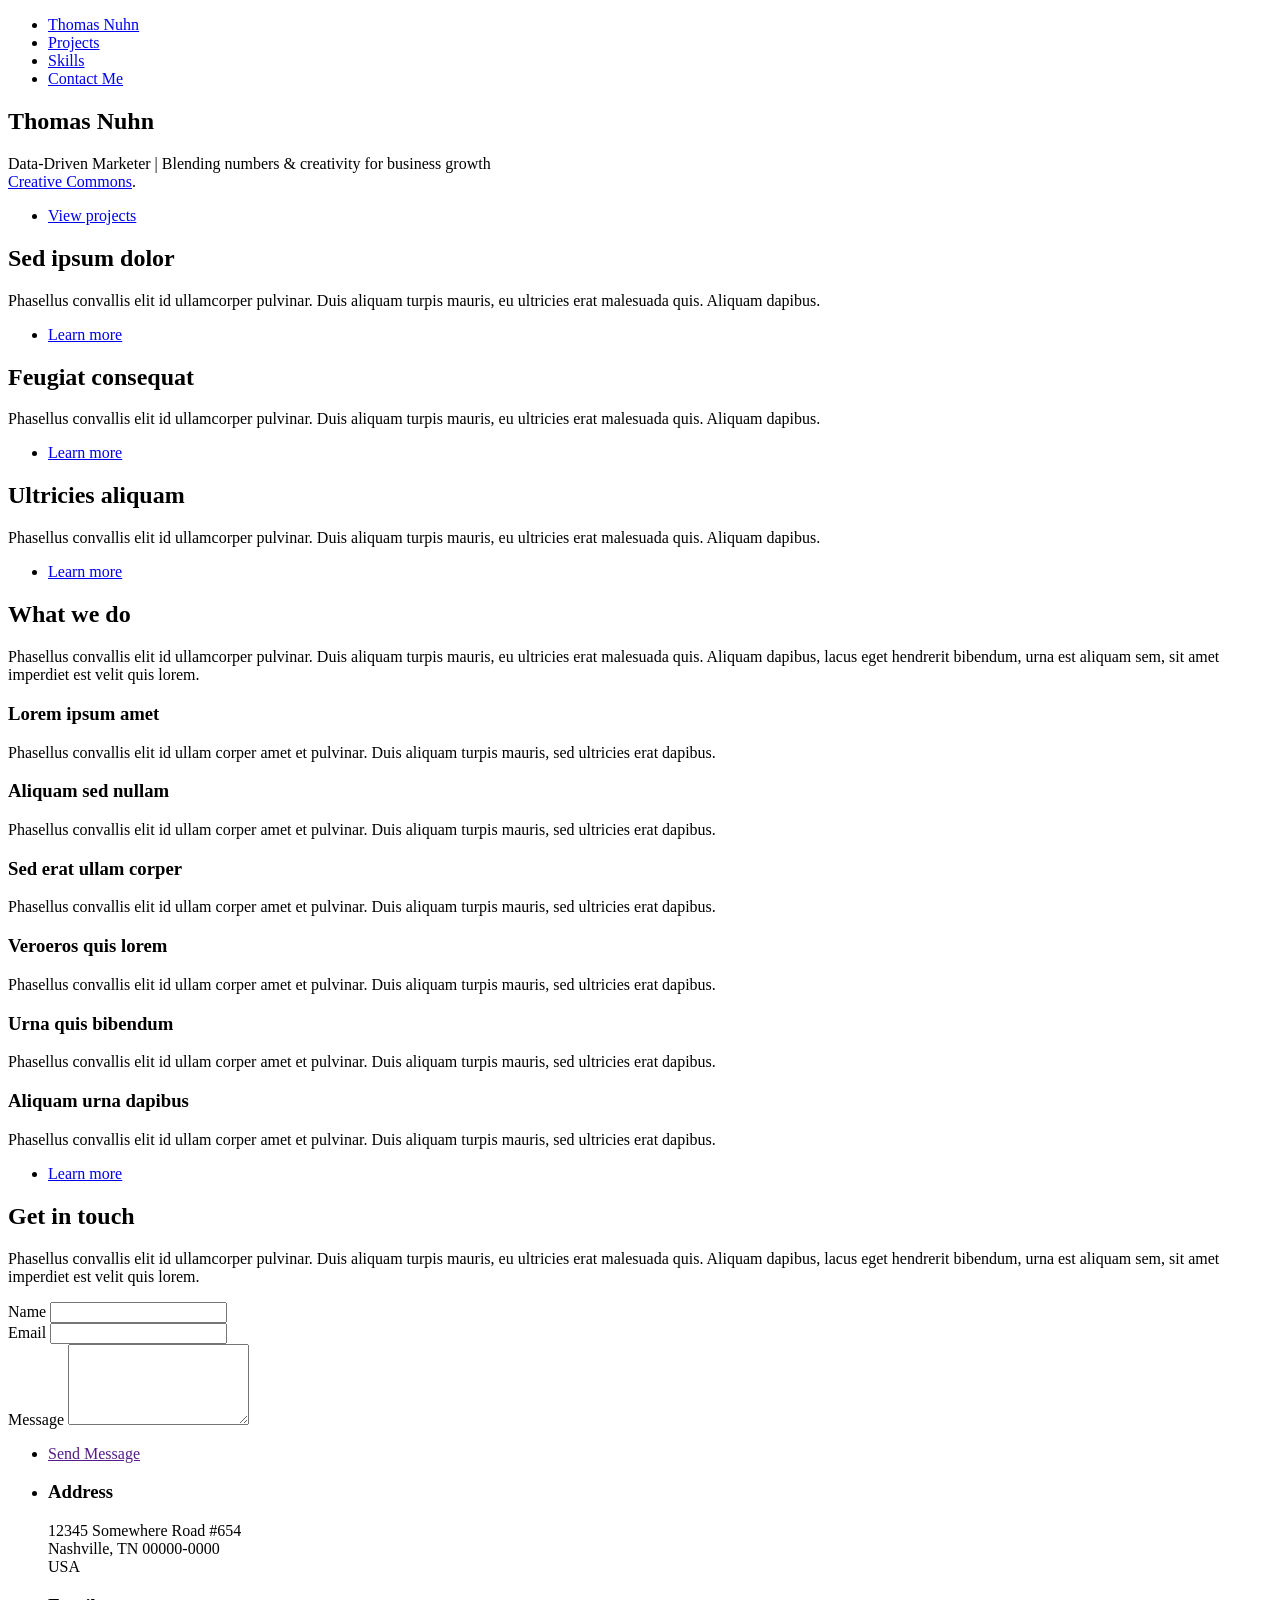
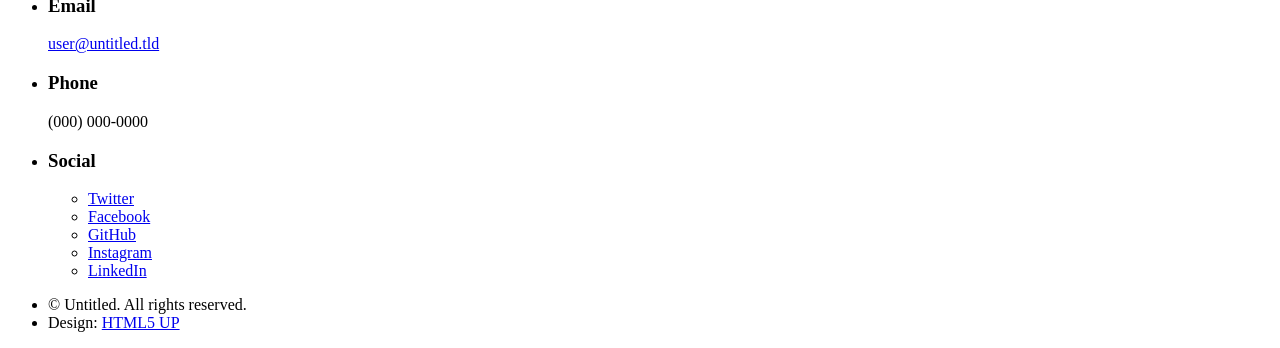
==== index.html @ 90904990 "Add files via upload" ====
<!DOCTYPE HTML>
<!--
	Hyperspace by HTML5 UP
	html5up.net | @ajlkn
	Free for personal and commercial use under the CCA 3.0 license (html5up.net/license)
-->
<html>
	<head>
		<title>Thomas Nuhn Portfolio</title>
		<meta charset="utf-8" />
		<meta name="viewport" content="width=device-width, initial-scale=1, user-scalable=no" />
		<link rel="stylesheet" href="assets/css/main.css" />
		<noscript><link rel="stylesheet" href="assets/css/noscript.css" /></noscript>
	</head>
	<body class="is-preload">

		<!-- Sidebar -->
			<section id="sidebar">
				<div class="inner">
					<nav>
						<ul>
							<li><a href="#intro">Thomas Nuhn</a></li>
							<li><a href="#one">Projects</a></li>
							<li><a href="#two">Skills</a></li>
							<li><a href="#three">Contact Me</a></li>
						</ul>
					</nav>
				</div>
			</section>

		<!-- Wrapper -->
			<div id="wrapper">

				<!-- Intro -->
					<section id="intro" class="wrapper style1 fullscreen fade-up">
						<div class="inner">
							<h1>Thomas Nuhn</h1>
							<p>Data-Driven Marketer | Blending numbers & creativity for business growth <br />
							<a href="http://html5up.net/license">Creative Commons</a>.</p>
							<ul class="actions">
								<li><a href="#one" class="button scrolly">View projects</a></li>
							</ul>
						</div>
					</section>

				<!-- One -->
					<section id="one" class="wrapper style2 spotlights">
						<section>
							<a href="#" class="image"><img src="images/pic01.jpg" alt="" data-position="center center" /></a>
							<div class="content">
								<div class="inner">
									<h2>Sed ipsum dolor</h2>
									<p>Phasellus convallis elit id ullamcorper pulvinar. Duis aliquam turpis mauris, eu ultricies erat malesuada quis. Aliquam dapibus.</p>
									<ul class="actions">
										<li><a href="generic.html" class="button">Learn more</a></li>
									</ul>
								</div>
							</div>
						</section>
						<section>
							<a href="#" class="image"><img src="images/pic02.jpg" alt="" data-position="top center" /></a>
							<div class="content">
								<div class="inner">
									<h2>Feugiat consequat</h2>
									<p>Phasellus convallis elit id ullamcorper pulvinar. Duis aliquam turpis mauris, eu ultricies erat malesuada quis. Aliquam dapibus.</p>
									<ul class="actions">
										<li><a href="generic.html" class="button">Learn more</a></li>
									</ul>
								</div>
							</div>
						</section>
						<section>
							<a href="#" class="image"><img src="images/pic03.jpg" alt="" data-position="25% 25%" /></a>
							<div class="content">
								<div class="inner">
									<h2>Ultricies aliquam</h2>
									<p>Phasellus convallis elit id ullamcorper pulvinar. Duis aliquam turpis mauris, eu ultricies erat malesuada quis. Aliquam dapibus.</p>
									<ul class="actions">
										<li><a href="generic.html" class="button">Learn more</a></li>
									</ul>
								</div>
							</div>
						</section>
					</section>

				<!-- Two -->
					<section id="two" class="wrapper style3 fade-up">
						<div class="inner">
							<h2>What we do</h2>
							<p>Phasellus convallis elit id ullamcorper pulvinar. Duis aliquam turpis mauris, eu ultricies erat malesuada quis. Aliquam dapibus, lacus eget hendrerit bibendum, urna est aliquam sem, sit amet imperdiet est velit quis lorem.</p>
							<div class="features">
								<section>
									<span class="icon solid major fa-code"></span>
									<h3>Lorem ipsum amet</h3>
									<p>Phasellus convallis elit id ullam corper amet et pulvinar. Duis aliquam turpis mauris, sed ultricies erat dapibus.</p>
								</section>
								<section>
									<span class="icon solid major fa-lock"></span>
									<h3>Aliquam sed nullam</h3>
									<p>Phasellus convallis elit id ullam corper amet et pulvinar. Duis aliquam turpis mauris, sed ultricies erat dapibus.</p>
								</section>
								<section>
									<span class="icon solid major fa-cog"></span>
									<h3>Sed erat ullam corper</h3>
									<p>Phasellus convallis elit id ullam corper amet et pulvinar. Duis aliquam turpis mauris, sed ultricies erat dapibus.</p>
								</section>
								<section>
									<span class="icon solid major fa-desktop"></span>
									<h3>Veroeros quis lorem</h3>
									<p>Phasellus convallis elit id ullam corper amet et pulvinar. Duis aliquam turpis mauris, sed ultricies erat dapibus.</p>
								</section>
								<section>
									<span class="icon solid major fa-link"></span>
									<h3>Urna quis bibendum</h3>
									<p>Phasellus convallis elit id ullam corper amet et pulvinar. Duis aliquam turpis mauris, sed ultricies erat dapibus.</p>
								</section>
								<section>
									<span class="icon major fa-gem"></span>
									<h3>Aliquam urna dapibus</h3>
									<p>Phasellus convallis elit id ullam corper amet et pulvinar. Duis aliquam turpis mauris, sed ultricies erat dapibus.</p>
								</section>
							</div>
							<ul class="actions">
								<li><a href="generic.html" class="button">Learn more</a></li>
							</ul>
						</div>
					</section>

				<!-- Three -->
					<section id="three" class="wrapper style1 fade-up">
						<div class="inner">
							<h2>Get in touch</h2>
							<p>Phasellus convallis elit id ullamcorper pulvinar. Duis aliquam turpis mauris, eu ultricies erat malesuada quis. Aliquam dapibus, lacus eget hendrerit bibendum, urna est aliquam sem, sit amet imperdiet est velit quis lorem.</p>
							<div class="split style1">
								<section>
									<form method="post" action="#">
										<div class="fields">
											<div class="field half">
												<label for="name">Name</label>
												<input type="text" name="name" id="name" />
											</div>
											<div class="field half">
												<label for="email">Email</label>
												<input type="text" name="email" id="email" />
											</div>
											<div class="field">
												<label for="message">Message</label>
												<textarea name="message" id="message" rows="5"></textarea>
											</div>
										</div>
										<ul class="actions">
											<li><a href="" class="button submit">Send Message</a></li>
										</ul>
									</form>
								</section>
								<section>
									<ul class="contact">
										<li>
											<h3>Address</h3>
											<span>12345 Somewhere Road #654<br />
											Nashville, TN 00000-0000<br />
											USA</span>
										</li>
										<li>
											<h3>Email</h3>
											<a href="#">user@untitled.tld</a>
										</li>
										<li>
											<h3>Phone</h3>
											<span>(000) 000-0000</span>
										</li>
										<li>
											<h3>Social</h3>
											<ul class="icons">
												<li><a href="#" class="icon brands fa-twitter"><span class="label">Twitter</span></a></li>
												<li><a href="#" class="icon brands fa-facebook-f"><span class="label">Facebook</span></a></li>
												<li><a href="#" class="icon brands fa-github"><span class="label">GitHub</span></a></li>
												<li><a href="#" class="icon brands fa-instagram"><span class="label">Instagram</span></a></li>
												<li><a href="#" class="icon brands fa-linkedin-in"><span class="label">LinkedIn</span></a></li>
											</ul>
										</li>
									</ul>
								</section>
							</div>
						</div>
					</section>

			</div>

		<!-- Footer -->
			<footer id="footer" class="wrapper style1-alt">
				<div class="inner">
					<ul class="menu">
						<li>&copy; Untitled. All rights reserved.</li><li>Design: <a href="http://html5up.net">HTML5 UP</a></li>
					</ul>
				</div>
			</footer>

		<!-- Scripts -->
			<script src="assets/js/jquery.min.js"></script>
			<script src="assets/js/jquery.scrollex.min.js"></script>
			<script src="assets/js/jquery.scrolly.min.js"></script>
			<script src="assets/js/browser.min.js"></script>
			<script src="assets/js/breakpoints.min.js"></script>
			<script src="assets/js/util.js"></script>
			<script src="assets/js/main.js"></script>

	</body>
</html>
---- assets/css/main.css ----
@import url(fontawesome-all.min.css);

/*
	Hyperspace by HTML5 UP
	html5up.net | @ajlkn
	Free for personal and commercial use under the CCA 3.0 license (html5up.net/license)
*/

html, body, div, span, applet, object,
iframe, h1, h2, h3, h4, h5, h6, p, blockquote,
pre, a, abbr, acronym, address, big, cite,
code, del, dfn, em, img, ins, kbd, q, s, samp,
small, strike, strong, sub, sup, tt, var, b,
u, i, center, dl, dt, dd, ol, ul, li, fieldset,
form, label, legend, table, caption, tbody,
tfoot, thead, tr, th, td, article, aside,
canvas, details, embed, figure, figcaption,
footer, header, hgroup, menu, nav, output, ruby,
section, summary, time, mark, audio, video {
	margin: 0;
	padding: 0;
	border: 0;
	font-size: 100%;
	font: inherit;
	vertical-align: baseline;}

article, aside, details, figcaption, figure,
footer, header, hgroup, menu, nav, section {
	display: block;}

body {
	line-height: 1;
}

ol, ul {
	list-style: none;
}

blockquote, q {
	quotes: none;
}

	blockquote:before, blockquote:after, q:before, q:after {
		content: '';
		content: none;
	}

table {
	border-collapse: collapse;
	border-spacing: 0;
}

body {
	-webkit-text-size-adjust: none;
}

mark {
	background-color: transparent;
	color: inherit;
}

input::-moz-focus-inner {
	border: 0;
	padding: 0;
}

input, select, textarea {
	-moz-appearance: none;
	-webkit-appearance: none;
	-ms-appearance: none;
	appearance: none;
}

/* Basic */

	@-ms-viewport {
		width: device-width;
	}

	body {
		-ms-overflow-style: scrollbar;
	}

	@media screen and (max-width: 480px) {

		html, body {
			min-width: 320px;
		}

	}

	html {
		box-sizing: border-box;
	}

	*, *:before, *:after {
		box-sizing: inherit;
	}

	body {
		background: #312450;
	}

		body.is-preload *, body.is-preload *:before, body.is-preload *:after {
			-moz-animation: none !important;
			-webkit-animation: none !important;
			-ms-animation: none !important;
			animation: none !important;
			-moz-transition: none !important;
			-webkit-transition: none !important;
			-ms-transition: none !important;
			transition: none !important;
		}

/* Type */

	body, input, select, textarea {
		color: rgba(255, 255, 255, 0.55);
		font-family: Arial, Helvetica, sans-serif;
		font-size: 16.5pt;
		font-weight: normal;
		line-height: 1.75;
	}

		@media screen and (max-width: 1680px) {

			body, input, select, textarea {
				font-size: 13pt;
			}

		}

		@media screen and (max-width: 1280px) {

			body, input, select, textarea {
				font-size: 12pt;
			}

		}

		@media screen and (max-width: 360px) {

			body, input, select, textarea {
				font-size: 11pt;
			}

		}

	a {
		-moz-transition: color 0.2s ease, border-bottom-color 0.2s ease;
		-webkit-transition: color 0.2s ease, border-bottom-color 0.2s ease;
		-ms-transition: color 0.2s ease, border-bottom-color 0.2s ease;
		transition: color 0.2s ease, border-bottom-color 0.2s ease;
		border-bottom: dotted 1px rgba(255, 255, 255, 0.35);
		color: inherit;
		text-decoration: none;
	}

		a:hover {
			border-bottom-color: transparent;
			color: #ffffff;
		}

	strong, b {
		color: #ffffff;
		font-weight: bold;
	}

	em, i {
		font-style: italic;
	}

	p {
		margin: 0 0 2em 0;
	}

	h1, h2, h3, h4, h5, h6 {
		color: #ffffff;
		font-weight: bold;
		line-height: 1.5;
		margin: 0 0 0.5em 0;
	}

		h1 a, h2 a, h3 a, h4 a, h5 a, h6 a {
			color: inherit;
			text-decoration: none;
		}

	h1 {
		font-size: 2.75em;
	}

		h1.major {
			margin: 0 0 1.3em 0;
			position: relative;
			padding-bottom: 0.35em;
		}

			h1.major:after {
				background-image: -moz-linear-gradient(to right, #5e42a6, #b74e91);
				background-image: -webkit-linear-gradient(to right, #5e42a6, #b74e91);
				background-image: -ms-linear-gradient(to right, #5e42a6, #b74e91);
				background-image: linear-gradient(to right, #5e42a6, #b74e91);
				-moz-transition: max-width 0.2s ease;
				-webkit-transition: max-width 0.2s ease;
				-ms-transition: max-width 0.2s ease;
				transition: max-width 0.2s ease;
				border-radius: 0.2em;
				bottom: 0;
				content: '';
				height: 0.05em;
				position: absolute;
				right: 0;
				width: 100%;
			}

	h2 {
		font-size: 1.75em;
	}

	h3 {
		font-size: 1.1em;
	}

	h4 {
		font-size: 1em;
	}

	h5 {
		font-size: 0.8em;
	}

	h6 {
		font-size: 0.6em;
	}

	@media screen and (max-width: 736px) {

		h1 {
			font-size: 2em;
		}

		h2 {
			font-size: 1.25em;
		}

		h3 {
			font-size: 1em;
		}

		h4 {
			font-size: 0.8em;
		}

		h5 {
			font-size: 0.6em;
		}

		h6 {
			font-size: 0.6em;
		}

	}

	sub {
		font-size: 0.8em;
		position: relative;
		top: 0.5em;
	}

	sup {
		font-size: 0.8em;
		position: relative;
		top: -0.5em;
	}

	blockquote {
		border-left: solid 4px rgba(255, 255, 255, 0.15);
		font-style: italic;
		margin: 0 0 2em 0;
		padding: 0.5em 0 0.5em 2em;
	}

	code {
		background: rgba(255, 255, 255, 0.05);
		border-radius: 0.25em;
		border: solid 1px rgba(255, 255, 255, 0.15);
		font-family: "Courier New", monospace;
		font-size: 0.9em;
		margin: 0 0.25em;
		padding: 0.25em 0.65em;
	}

	pre {
		-webkit-overflow-scrolling: touch;
		font-family: "Courier New", monospace;
		font-size: 0.9em;
		margin: 0 0 2em 0;
	}

		pre code {
			display: block;
			line-height: 1.75em;
			padding: 1em 1.5em;
			overflow-x: auto;
		}

	hr {
		border: 0;
		border-bottom: solid 1px rgba(255, 255, 255, 0.15);
		margin: 2em 0;
	}

		hr.major {
			margin: 3em 0;
		}

	.align-left {
		text-align: left;
	}

	.align-center {
		text-align: center;
	}

	.align-right {
		text-align: right;
	}

/* Row */

	.row {
		display: flex;
		flex-wrap: wrap;
		box-sizing: border-box;
		align-items: stretch;
	}

		.row > * {
			box-sizing: border-box;
		}

		.row.gtr-uniform > * > :last-child {
			margin-bottom: 0;
		}

		.row.aln-left {
			justify-content: flex-start;
		}

		.row.aln-center {
			justify-content: center;
		}

		.row.aln-right {
			justify-content: flex-end;
		}

		.row.aln-top {
			align-items: flex-start;
		}

		.row.aln-middle {
			align-items: center;
		}

		.row.aln-bottom {
			align-items: flex-end;
		}

		.row > .imp {
			order: -1;
		}

		.row > .col-1 {
			width: 8.33333%;
		}

		.row > .off-1 {
			margin-left: 8.33333%;
		}

		.row > .col-2 {
			width: 16.66667%;
		}

		.row > .off-2 {
			margin-left: 16.66667%;
		}

		.row > .col-3 {
			width: 25%;
		}

		.row > .off-3 {
			margin-left: 25%;
		}

		.row > .col-4 {
			width: 33.33333%;
		}

		.row > .off-4 {
			margin-left: 33.33333%;
		}

		.row > .col-5 {
			width: 41.66667%;
		}

		.row > .off-5 {
			margin-left: 41.66667%;
		}

		.row > .col-6 {
			width: 50%;
		}

		.row > .off-6 {
			margin-left: 50%;
		}

		.row > .col-7 {
			width: 58.33333%;
		}

		.row > .off-7 {
			margin-left: 58.33333%;
		}

		.row > .col-8 {
			width: 66.66667%;
		}

		.row > .off-8 {
			margin-left: 66.66667%;
		}

		.row > .col-9 {
			width: 75%;
		}

		.row > .off-9 {
			margin-left: 75%;
		}

		.row > .col-10 {
			width: 83.33333%;
		}

		.row > .off-10 {
			margin-left: 83.33333%;
		}

		.row > .col-11 {
			width: 91.66667%;
		}

		.row > .off-11 {
			margin-left: 91.66667%;
		}

		.row > .col-12 {
			width: 100%;
		}

		.row > .off-12 {
			margin-left: 100%;
		}

		.row.gtr-0 {
			margin-top: 0;
			margin-left: 0em;
		}

			.row.gtr-0 > * {
				padding: 0 0 0 0em;
			}

			.row.gtr-0.gtr-uniform {
				margin-top: 0em;
			}

				.row.gtr-0.gtr-uniform > * {
					padding-top: 0em;
				}

		.row.gtr-25 {
			margin-top: 0;
			margin-left: -0.375em;
		}

			.row.gtr-25 > * {
				padding: 0 0 0 0.375em;
			}

			.row.gtr-25.gtr-uniform {
				margin-top: -0.375em;
			}

				.row.gtr-25.gtr-uniform > * {
					padding-top: 0.375em;
				}

		.row.gtr-50 {
			margin-top: 0;
			margin-left: -0.75em;
		}

			.row.gtr-50 > * {
				padding: 0 0 0 0.75em;
			}

			.row.gtr-50.gtr-uniform {
				margin-top: -0.75em;
			}

				.row.gtr-50.gtr-uniform > * {
					padding-top: 0.75em;
				}

		.row {
			margin-top: 0;
			margin-left: -1.5em;
		}

			.row > * {
				padding: 0 0 0 1.5em;
			}

			.row.gtr-uniform {
				margin-top: -1.5em;
			}

				.row.gtr-uniform > * {
					padding-top: 1.5em;
				}

		.row.gtr-150 {
			margin-top: 0;
			margin-left: -2.25em;
		}

			.row.gtr-150 > * {
				padding: 0 0 0 2.25em;
			}

			.row.gtr-150.gtr-uniform {
				margin-top: -2.25em;
			}

				.row.gtr-150.gtr-uniform > * {
					padding-top: 2.25em;
				}

		.row.gtr-200 {
			margin-top: 0;
			margin-left: -3em;
		}

			.row.gtr-200 > * {
				padding: 0 0 0 3em;
			}

			.row.gtr-200.gtr-uniform {
				margin-top: -3em;
			}

				.row.gtr-200.gtr-uniform > * {
					padding-top: 3em;
				}

		@media screen and (max-width: 1680px) {

			.row {
				display: flex;
				flex-wrap: wrap;
				box-sizing: border-box;
				align-items: stretch;
			}

				.row > * {
					box-sizing: border-box;
				}

				.row.gtr-uniform > * > :last-child {
					margin-bottom: 0;
				}

				.row.aln-left {
					justify-content: flex-start;
				}

				.row.aln-center {
					justify-content: center;
				}

				.row.aln-right {
					justify-content: flex-end;
				}

				.row.aln-top {
					align-items: flex-start;
				}

				.row.aln-middle {
					align-items: center;
				}

				.row.aln-bottom {
					align-items: flex-end;
				}

				.row > .imp-xlarge {
					order: -1;
				}

				.row > .col-1-xlarge {
					width: 8.33333%;
				}

				.row > .off-1-xlarge {
					margin-left: 8.33333%;
				}

				.row > .col-2-xlarge {
					width: 16.66667%;
				}

				.row > .off-2-xlarge {
					margin-left: 16.66667%;
				}

				.row > .col-3-xlarge {
					width: 25%;
				}

				.row > .off-3-xlarge {
					margin-left: 25%;
				}

				.row > .col-4-xlarge {
					width: 33.33333%;
				}

				.row > .off-4-xlarge {
					margin-left: 33.33333%;
				}

				.row > .col-5-xlarge {
					width: 41.66667%;
				}

				.row > .off-5-xlarge {
					margin-left: 41.66667%;
				}

				.row > .col-6-xlarge {
					width: 50%;
				}

				.row > .off-6-xlarge {
					margin-left: 50%;
				}

				.row > .col-7-xlarge {
					width: 58.33333%;
				}

				.row > .off-7-xlarge {
					margin-left: 58.33333%;
				}

				.row > .col-8-xlarge {
					width: 66.66667%;
				}

				.row > .off-8-xlarge {
					margin-left: 66.66667%;
				}

				.row > .col-9-xlarge {
					width: 75%;
				}

				.row > .off-9-xlarge {
					margin-left: 75%;
				}

				.row > .col-10-xlarge {
					width: 83.33333%;
				}

				.row > .off-10-xlarge {
					margin-left: 83.33333%;
				}

				.row > .col-11-xlarge {
					width: 91.66667%;
				}

				.row > .off-11-xlarge {
					margin-left: 91.66667%;
				}

				.row > .col-12-xlarge {
					width: 100%;
				}

				.row > .off-12-xlarge {
					margin-left: 100%;
				}

				.row.gtr-0 {
					margin-top: 0;
					margin-left: 0em;
				}

					.row.gtr-0 > * {
						padding: 0 0 0 0em;
					}

					.row.gtr-0.gtr-uniform {
						margin-top: 0em;
					}

						.row.gtr-0.gtr-uniform > * {
							padding-top: 0em;
						}

				.row.gtr-25 {
					margin-top: 0;
					margin-left: -0.375em;
				}

					.row.gtr-25 > * {
						padding: 0 0 0 0.375em;
					}

					.row.gtr-25.gtr-uniform {
						margin-top: -0.375em;
					}

						.row.gtr-25.gtr-uniform > * {
							padding-top: 0.375em;
						}

				.row.gtr-50 {
					margin-top: 0;
					margin-left: -0.75em;
				}

					.row.gtr-50 > * {
						padding: 0 0 0 0.75em;
					}

					.row.gtr-50.gtr-uniform {
						margin-top: -0.75em;
					}

						.row.gtr-50.gtr-uniform > * {
							padding-top: 0.75em;
						}

				.row {
					margin-top: 0;
					margin-left: -1.5em;
				}

					.row > * {
						padding: 0 0 0 1.5em;
					}

					.row.gtr-uniform {
						margin-top: -1.5em;
					}

						.row.gtr-uniform > * {
							padding-top: 1.5em;
						}

				.row.gtr-150 {
					margin-top: 0;
					margin-left: -2.25em;
				}

					.row.gtr-150 > * {
						padding: 0 0 0 2.25em;
					}

					.row.gtr-150.gtr-uniform {
						margin-top: -2.25em;
					}

						.row.gtr-150.gtr-uniform > * {
							padding-top: 2.25em;
						}

				.row.gtr-200 {
					margin-top: 0;
					margin-left: -3em;
				}

					.row.gtr-200 > * {
						padding: 0 0 0 3em;
					}

					.row.gtr-200.gtr-uniform {
						margin-top: -3em;
					}

						.row.gtr-200.gtr-uniform > * {
							padding-top: 3em;
						}

		}

		@media screen and (max-width: 1280px) {

			.row {
				display: flex;
				flex-wrap: wrap;
				box-sizing: border-box;
				align-items: stretch;
			}

				.row > * {
					box-sizing: border-box;
				}

				.row.gtr-uniform > * > :last-child {
					margin-bottom: 0;
				}

				.row.aln-left {
					justify-content: flex-start;
				}

				.row.aln-center {
					justify-content: center;
				}

				.row.aln-right {
					justify-content: flex-end;
				}

				.row.aln-top {
					align-items: flex-start;
				}

				.row.aln-middle {
					align-items: center;
				}

				.row.aln-bottom {
					align-items: flex-end;
				}

				.row > .imp-large {
					order: -1;
				}

				.row > .col-1-large {
					width: 8.33333%;
				}

				.row > .off-1-large {
					margin-left: 8.33333%;
				}

				.row > .col-2-large {
					width: 16.66667%;
				}

				.row > .off-2-large {
					margin-left: 16.66667%;
				}

				.row > .col-3-large {
					width: 25%;
				}

				.row > .off-3-large {
					margin-left: 25%;
				}

				.row > .col-4-large {
					width: 33.33333%;
				}

				.row > .off-4-large {
					margin-left: 33.33333%;
				}

				.row > .col-5-large {
					width: 41.66667%;
				}

				.row > .off-5-large {
					margin-left: 41.66667%;
				}

				.row > .col-6-large {
					width: 50%;
				}

				.row > .off-6-large {
					margin-left: 50%;
				}

				.row > .col-7-large {
					width: 58.33333%;
				}

				.row > .off-7-large {
					margin-left: 58.33333%;
				}

				.row > .col-8-large {
					width: 66.66667%;
				}

				.row > .off-8-large {
					margin-left: 66.66667%;
				}

				.row > .col-9-large {
					width: 75%;
				}

				.row > .off-9-large {
					margin-left: 75%;
				}

				.row > .col-10-large {
					width: 83.33333%;
				}

				.row > .off-10-large {
					margin-left: 83.33333%;
				}

				.row > .col-11-large {
					width: 91.66667%;
				}

				.row > .off-11-large {
					margin-left: 91.66667%;
				}

				.row > .col-12-large {
					width: 100%;
				}

				.row > .off-12-large {
					margin-left: 100%;
				}

				.row.gtr-0 {
					margin-top: 0;
					margin-left: 0em;
				}

					.row.gtr-0 > * {
						padding: 0 0 0 0em;
					}

					.row.gtr-0.gtr-uniform {
						margin-top: 0em;
					}

						.row.gtr-0.gtr-uniform > * {
							padding-top: 0em;
						}

				.row.gtr-25 {
					margin-top: 0;
					margin-left: -0.375em;
				}

					.row.gtr-25 > * {
						padding: 0 0 0 0.375em;
					}

					.row.gtr-25.gtr-uniform {
						margin-top: -0.375em;
					}

						.row.gtr-25.gtr-uniform > * {
							padding-top: 0.375em;
						}

				.row.gtr-50 {
					margin-top: 0;
					margin-left: -0.75em;
				}

					.row.gtr-50 > * {
						padding: 0 0 0 0.75em;
					}

					.row.gtr-50.gtr-uniform {
						margin-top: -0.75em;
					}

						.row.gtr-50.gtr-uniform > * {
							padding-top: 0.75em;
						}

				.row {
					margin-top: 0;
					margin-left: -1.5em;
				}

					.row > * {
						padding: 0 0 0 1.5em;
					}

					.row.gtr-uniform {
						margin-top: -1.5em;
					}

						.row.gtr-uniform > * {
							padding-top: 1.5em;
						}

				.row.gtr-150 {
					margin-top: 0;
					margin-left: -2.25em;
				}

					.row.gtr-150 > * {
						padding: 0 0 0 2.25em;
					}

					.row.gtr-150.gtr-uniform {
						margin-top: -2.25em;
					}

						.row.gtr-150.gtr-uniform > * {
							padding-top: 2.25em;
						}

				.row.gtr-200 {
					margin-top: 0;
					margin-left: -3em;
				}

					.row.gtr-200 > * {
						padding: 0 0 0 3em;
					}

					.row.gtr-200.gtr-uniform {
						margin-top: -3em;
					}

						.row.gtr-200.gtr-uniform > * {
							padding-top: 3em;
						}

		}

		@media screen and (max-width: 980px) {

			.row {
				display: flex;
				flex-wrap: wrap;
				box-sizing: border-box;
				align-items: stretch;
			}

				.row > * {
					box-sizing: border-box;
				}

				.row.gtr-uniform > * > :last-child {
					margin-bottom: 0;
				}

				.row.aln-left {
					justify-content: flex-start;
				}

				.row.aln-center {
					justify-content: center;
				}

				.row.aln-right {
					justify-content: flex-end;
				}

				.row.aln-top {
					align-items: flex-start;
				}

				.row.aln-middle {
					align-items: center;
				}

				.row.aln-bottom {
					align-items: flex-end;
				}

				.row > .imp-medium {
					order: -1;
				}

				.row > .col-1-medium {
					width: 8.33333%;
				}

				.row > .off-1-medium {
					margin-left: 8.33333%;
				}

				.row > .col-2-medium {
					width: 16.66667%;
				}

				.row > .off-2-medium {
					margin-left: 16.66667%;
				}

				.row > .col-3-medium {
					width: 25%;
				}

				.row > .off-3-medium {
					margin-left: 25%;
				}

				.row > .col-4-medium {
					width: 33.33333%;
				}

				.row > .off-4-medium {
					margin-left: 33.33333%;
				}

				.row > .col-5-medium {
					width: 41.66667%;
				}

				.row > .off-5-medium {
					margin-left: 41.66667%;
				}

				.row > .col-6-medium {
					width: 50%;
				}

				.row > .off-6-medium {
					margin-left: 50%;
				}

				.row > .col-7-medium {
					width: 58.33333%;
				}

				.row > .off-7-medium {
					margin-left: 58.33333%;
				}

				.row > .col-8-medium {
					width: 66.66667%;
				}

				.row > .off-8-medium {
					margin-left: 66.66667%;
				}

				.row > .col-9-medium {
					width: 75%;
				}

				.row > .off-9-medium {
					margin-left: 75%;
				}

				.row > .col-10-medium {
					width: 83.33333%;
				}

				.row > .off-10-medium {
					margin-left: 83.33333%;
				}

				.row > .col-11-medium {
					width: 91.66667%;
				}

				.row > .off-11-medium {
					margin-left: 91.66667%;
				}

				.row > .col-12-medium {
					width: 100%;
				}

				.row > .off-12-medium {
					margin-left: 100%;
				}

				.row.gtr-0 {
					margin-top: 0;
					margin-left: 0em;
				}

					.row.gtr-0 > * {
						padding: 0 0 0 0em;
					}

					.row.gtr-0.gtr-uniform {
						margin-top: 0em;
					}

						.row.gtr-0.gtr-uniform > * {
							padding-top: 0em;
						}

				.row.gtr-25 {
					margin-top: 0;
					margin-left: -0.375em;
				}

					.row.gtr-25 > * {
						padding: 0 0 0 0.375em;
					}

					.row.gtr-25.gtr-uniform {
						margin-top: -0.375em;
					}

						.row.gtr-25.gtr-uniform > * {
							padding-top: 0.375em;
						}

				.row.gtr-50 {
					margin-top: 0;
					margin-left: -0.75em;
				}

					.row.gtr-50 > * {
						padding: 0 0 0 0.75em;
					}

					.row.gtr-50.gtr-uniform {
						margin-top: -0.75em;
					}

						.row.gtr-50.gtr-uniform > * {
							padding-top: 0.75em;
						}

				.row {
					margin-top: 0;
					margin-left: -1.5em;
				}

					.row > * {
						padding: 0 0 0 1.5em;
					}

					.row.gtr-uniform {
						margin-top: -1.5em;
					}

						.row.gtr-uniform > * {
							padding-top: 1.5em;
						}

				.row.gtr-150 {
					margin-top: 0;
					margin-left: -2.25em;
				}

					.row.gtr-150 > * {
						padding: 0 0 0 2.25em;
					}

					.row.gtr-150.gtr-uniform {
						margin-top: -2.25em;
					}

						.row.gtr-150.gtr-uniform > * {
							padding-top: 2.25em;
						}

				.row.gtr-200 {
					margin-top: 0;
					margin-left: -3em;
				}

					.row.gtr-200 > * {
						padding: 0 0 0 3em;
					}

					.row.gtr-200.gtr-uniform {
						margin-top: -3em;
					}

						.row.gtr-200.gtr-uniform > * {
							padding-top: 3em;
						}

		}

		@media screen and (max-width: 736px) {

			.row {
				display: flex;
				flex-wrap: wrap;
				box-sizing: border-box;
				align-items: stretch;
			}

				.row > * {
					box-sizing: border-box;
				}

				.row.gtr-uniform > * > :last-child {
					margin-bottom: 0;
				}

				.row.aln-left {
					justify-content: flex-start;
				}

				.row.aln-center {
					justify-content: center;
				}

				.row.aln-right {
					justify-content: flex-end;
				}

				.row.aln-top {
					align-items: flex-start;
				}

				.row.aln-middle {
					align-items: center;
				}

				.row.aln-bottom {
					align-items: flex-end;
				}

				.row > .imp-small {
					order: -1;
				}

				.row > .col-1-small {
					width: 8.33333%;
				}

				.row > .off-1-small {
					margin-left: 8.33333%;
				}

				.row > .col-2-small {
					width: 16.66667%;
				}

				.row > .off-2-small {
					margin-left: 16.66667%;
				}

				.row > .col-3-small {
					width: 25%;
				}

				.row > .off-3-small {
					margin-left: 25%;
				}

				.row > .col-4-small {
					width: 33.33333%;
				}

				.row > .off-4-small {
					margin-left: 33.33333%;
				}

				.row > .col-5-small {
					width: 41.66667%;
				}

				.row > .off-5-small {
					margin-left: 41.66667%;
				}

				.row > .col-6-small {
					width: 50%;
				}

				.row > .off-6-small {
					margin-left: 50%;
				}

				.row > .col-7-small {
					width: 58.33333%;
				}

				.row > .off-7-small {
					margin-left: 58.33333%;
				}

				.row > .col-8-small {
					width: 66.66667%;
				}

				.row > .off-8-small {
					margin-left: 66.66667%;
				}

				.row > .col-9-small {
					width: 75%;
				}

				.row > .off-9-small {
					margin-left: 75%;
				}

				.row > .col-10-small {
					width: 83.33333%;
				}

				.row > .off-10-small {
					margin-left: 83.33333%;
				}

				.row > .col-11-small {
					width: 91.66667%;
				}

				.row > .off-11-small {
					margin-left: 91.66667%;
				}

				.row > .col-12-small {
					width: 100%;
				}

				.row > .off-12-small {
					margin-left: 100%;
				}

				.row.gtr-0 {
					margin-top: 0;
					margin-left: 0em;
				}

					.row.gtr-0 > * {
						padding: 0 0 0 0em;
					}

					.row.gtr-0.gtr-uniform {
						margin-top: 0em;
					}

						.row.gtr-0.gtr-uniform > * {
							padding-top: 0em;
						}

				.row.gtr-25 {
					margin-top: 0;
					margin-left: -0.375em;
				}

					.row.gtr-25 > * {
						padding: 0 0 0 0.375em;
					}

					.row.gtr-25.gtr-uniform {
						margin-top: -0.375em;
					}

						.row.gtr-25.gtr-uniform > * {
							padding-top: 0.375em;
						}

				.row.gtr-50 {
					margin-top: 0;
					margin-left: -0.75em;
				}

					.row.gtr-50 > * {
						padding: 0 0 0 0.75em;
					}

					.row.gtr-50.gtr-uniform {
						margin-top: -0.75em;
					}

						.row.gtr-50.gtr-uniform > * {
							padding-top: 0.75em;
						}

				.row {
					margin-top: 0;
					margin-left: -1.5em;
				}

					.row > * {
						padding: 0 0 0 1.5em;
					}

					.row.gtr-uniform {
						margin-top: -1.5em;
					}

						.row.gtr-uniform > * {
							padding-top: 1.5em;
						}

				.row.gtr-150 {
					margin-top: 0;
					margin-left: -2.25em;
				}

					.row.gtr-150 > * {
						padding: 0 0 0 2.25em;
					}

					.row.gtr-150.gtr-uniform {
						margin-top: -2.25em;
					}

						.row.gtr-150.gtr-uniform > * {
							padding-top: 2.25em;
						}

				.row.gtr-200 {
					margin-top: 0;
					margin-left: -3em;
				}

					.row.gtr-200 > * {
						padding: 0 0 0 3em;
					}

					.row.gtr-200.gtr-uniform {
						margin-top: -3em;
					}

						.row.gtr-200.gtr-uniform > * {
							padding-top: 3em;
						}

		}

		@media screen and (max-width: 480px) {

			.row {
				display: flex;
				flex-wrap: wrap;
				box-sizing: border-box;
				align-items: stretch;
			}

				.row > * {
					box-sizing: border-box;
				}

				.row.gtr-uniform > * > :last-child {
					margin-bottom: 0;
				}

				.row.aln-left {
					justify-content: flex-start;
				}

				.row.aln-center {
					justify-content: center;
				}

				.row.aln-right {
					justify-content: flex-end;
				}

				.row.aln-top {
					align-items: flex-start;
				}

				.row.aln-middle {
					align-items: center;
				}

				.row.aln-bottom {
					align-items: flex-end;
				}

				.row > .imp-xsmall {
					order: -1;
				}

				.row > .col-1-xsmall {
					width: 8.33333%;
				}

				.row > .off-1-xsmall {
					margin-left: 8.33333%;
				}

				.row > .col-2-xsmall {
					width: 16.66667%;
				}

				.row > .off-2-xsmall {
					margin-left: 16.66667%;
				}

				.row > .col-3-xsmall {
					width: 25%;
				}

				.row > .off-3-xsmall {
					margin-left: 25%;
				}

				.row > .col-4-xsmall {
					width: 33.33333%;
				}

				.row > .off-4-xsmall {
					margin-left: 33.33333%;
				}

				.row > .col-5-xsmall {
					width: 41.66667%;
				}

				.row > .off-5-xsmall {
					margin-left: 41.66667%;
				}

				.row > .col-6-xsmall {
					width: 50%;
				}

				.row > .off-6-xsmall {
					margin-left: 50%;
				}

				.row > .col-7-xsmall {
					width: 58.33333%;
				}

				.row > .off-7-xsmall {
					margin-left: 58.33333%;
				}

				.row > .col-8-xsmall {
					width: 66.66667%;
				}

				.row > .off-8-xsmall {
					margin-left: 66.66667%;
				}

				.row > .col-9-xsmall {
					width: 75%;
				}

				.row > .off-9-xsmall {
					margin-left: 75%;
				}

				.row > .col-10-xsmall {
					width: 83.33333%;
				}

				.row > .off-10-xsmall {
					margin-left: 83.33333%;
				}

				.row > .col-11-xsmall {
					width: 91.66667%;
				}

				.row > .off-11-xsmall {
					margin-left: 91.66667%;
				}

				.row > .col-12-xsmall {
					width: 100%;
				}

				.row > .off-12-xsmall {
					margin-left: 100%;
				}

				.row.gtr-0 {
					margin-top: 0;
					margin-left: 0em;
				}

					.row.gtr-0 > * {
						padding: 0 0 0 0em;
					}

					.row.gtr-0.gtr-uniform {
						margin-top: 0em;
					}

						.row.gtr-0.gtr-uniform > * {
							padding-top: 0em;
						}

				.row.gtr-25 {
					margin-top: 0;
					margin-left: -0.375em;
				}

					.row.gtr-25 > * {
						padding: 0 0 0 0.375em;
					}

					.row.gtr-25.gtr-uniform {
						margin-top: -0.375em;
					}

						.row.gtr-25.gtr-uniform > * {
							padding-top: 0.375em;
						}

				.row.gtr-50 {
					margin-top: 0;
					margin-left: -0.75em;
				}

					.row.gtr-50 > * {
						padding: 0 0 0 0.75em;
					}

					.row.gtr-50.gtr-uniform {
						margin-top: -0.75em;
					}

						.row.gtr-50.gtr-uniform > * {
							padding-top: 0.75em;
						}

				.row {
					margin-top: 0;
					margin-left: -1.5em;
				}

					.row > * {
						padding: 0 0 0 1.5em;
					}

					.row.gtr-uniform {
						margin-top: -1.5em;
					}

						.row.gtr-uniform > * {
							padding-top: 1.5em;
						}

				.row.gtr-150 {
					margin-top: 0;
					margin-left: -2.25em;
				}

					.row.gtr-150 > * {
						padding: 0 0 0 2.25em;
					}

					.row.gtr-150.gtr-uniform {
						margin-top: -2.25em;
					}

						.row.gtr-150.gtr-uniform > * {
							padding-top: 2.25em;
						}

				.row.gtr-200 {
					margin-top: 0;
					margin-left: -3em;
				}

					.row.gtr-200 > * {
						padding: 0 0 0 3em;
					}

					.row.gtr-200.gtr-uniform {
						margin-top: -3em;
					}

						.row.gtr-200.gtr-uniform > * {
							padding-top: 3em;
						}

		}

/* Box */

	.box {
		border-radius: 0.25em;
		border: solid 1px rgba(255, 255, 255, 0.15);
		margin-bottom: 2em;
		padding: 1.5em;
	}

		.box > :last-child,
		.box > :last-child > :last-child,
		.box > :last-child > :last-child > :last-child {
			margin-bottom: 0;
		}

		.box.alt {
			border: 0;
			border-radius: 0;
			padding: 0;
		}

/* Button */

	input[type="submit"],
	input[type="reset"],
	input[type="button"],
	button,
	.button {
		-moz-appearance: none;
		-webkit-appearance: none;
		-ms-appearance: none;
		appearance: none;
		-moz-transition: border-color 0.2s ease;
		-webkit-transition: border-color 0.2s ease;
		-ms-transition: border-color 0.2s ease;
		transition: border-color 0.2s ease;
		background-color: transparent;
		border: solid 1px !important;
		border-color: rgba(255, 255, 255, 0.15) !important;
		border-radius: 3em;
		color: #ffffff !important;
		cursor: pointer;
		display: inline-block;
		font-size: 0.6em;
		font-weight: bold;
		height: calc(4.75em + 2px);
		letter-spacing: 0.25em;
		line-height: 4.75em;
		outline: 0;
		padding: 0 3.75em;
		position: relative;
		text-align: center;
		text-decoration: none;
		text-transform: uppercase;
		white-space: nowrap;
	}

		input[type="submit"]:after,
		input[type="reset"]:after,
		input[type="button"]:after,
		button:after,
		.button:after {
			-moz-transform: scale(0.25);
			-webkit-transform: scale(0.25);
			-ms-transform: scale(0.25);
			transform: scale(0.25);
			pointer-events: none;
			-moz-transition: opacity 0.2s ease, -moz-transform 0.2s ease;
			-webkit-transition: opacity 0.2s ease, -webkit-transform 0.2s ease;
			-ms-transition: opacity 0.2s ease, -ms-transform 0.2s ease;
			transition: opacity 0.2s ease, transform 0.2s ease;
			background: #ffffff;
			border-radius: 3em;
			content: '';
			height: 100%;
			left: 0;
			opacity: 0;
			position: absolute;
			top: 0;
			width: 100%;
		}

		input[type="submit"].icon:before,
		input[type="reset"].icon:before,
		input[type="button"].icon:before,
		button.icon:before,
		.button.icon:before {
			margin-right: 0.75em;
		}

		input[type="submit"].fit,
		input[type="reset"].fit,
		input[type="button"].fit,
		button.fit,
		.button.fit {
			width: 100%;
		}

		input[type="submit"].small,
		input[type="reset"].small,
		input[type="button"].small,
		button.small,
		.button.small {
			font-size: 0.4em;
		}

		input[type="submit"].large,
		input[type="reset"].large,
		input[type="button"].large,
		button.large,
		.button.large {
			font-size: 0.8em;
		}

		input[type="submit"].primary,
		input[type="reset"].primary,
		input[type="button"].primary,
		button.primary,
		.button.primary {
			background-color: #ffffff;
			color: #312450 !important;
		}

			input[type="submit"].primary:after,
			input[type="reset"].primary:after,
			input[type="button"].primary:after,
			button.primary:after,
			.button.primary:after {
				display: none;
			}

		input[type="submit"].disabled, input[type="submit"]:disabled,
		input[type="reset"].disabled,
		input[type="reset"]:disabled,
		input[type="button"].disabled,
		input[type="button"]:disabled,
		button.disabled,
		button:disabled,
		.button.disabled,
		.button:disabled {
			cursor: default;
			opacity: 0.5;
			pointer-events: none;
		}

		input[type="submit"]:hover,
		input[type="reset"]:hover,
		input[type="button"]:hover,
		button:hover,
		.button:hover {
			border-color: rgba(255, 255, 255, 0.55) !important;
		}

			input[type="submit"]:hover:after,
			input[type="reset"]:hover:after,
			input[type="button"]:hover:after,
			button:hover:after,
			.button:hover:after {
				opacity: 0.05;
				-moz-transform: scale(1);
				-webkit-transform: scale(1);
				-ms-transform: scale(1);
				transform: scale(1);
			}

			input[type="submit"]:hover:active,
			input[type="reset"]:hover:active,
			input[type="button"]:hover:active,
			button:hover:active,
			.button:hover:active {
				border-color: #ffffff !important;
			}

				input[type="submit"]:hover:active:after,
				input[type="reset"]:hover:active:after,
				input[type="button"]:hover:active:after,
				button:hover:active:after,
				.button:hover:active:after {
					opacity: 0.1;
				}

/* Features */

	.features {
		display: -moz-flex;
		display: -webkit-flex;
		display: -ms-flex;
		display: flex;
		-moz-flex-wrap: wrap;
		-webkit-flex-wrap: wrap;
		-ms-flex-wrap: wrap;
		flex-wrap: wrap;
		border-radius: 0.25em;
		border: solid 1px rgba(255, 255, 255, 0.15);
		background: rgba(255, 255, 255, 0.05);
		margin: 0 0 2em 0;
	}

		.features section {
			padding: 3.5em 3em 1em 7em ;
			width: 50%;
			border-top: solid 1px rgba(255, 255, 255, 0.15);
			position: relative;
		}

			.features section:nth-child(-n + 2) {
				border-top-width: 0;
			}

			.features section:nth-child(2n) {
				border-left: solid 1px rgba(255, 255, 255, 0.15);
			}

			.features section .icon {
				-moz-transition: opacity 0.5s ease, -moz-transform 0.5s ease;
				-webkit-transition: opacity 0.5s ease, -webkit-transform 0.5s ease;
				-ms-transition: opacity 0.5s ease, -ms-transform 0.5s ease;
				transition: opacity 0.5s ease, transform 0.5s ease;
				-moz-transition-delay: 1s;
				-webkit-transition-delay: 1s;
				-ms-transition-delay: 1s;
				transition-delay: 1s;
				-moz-transform: scale(1);
				-webkit-transform: scale(1);
				-ms-transform: scale(1);
				transform: scale(1);
				position: absolute;
				left: 3em;
				top: 3em;
				opacity: 1;
			}

			.features section:nth-child(1) .icon {
				-moz-transition-delay: 0.15s;
				-webkit-transition-delay: 0.15s;
				-ms-transition-delay: 0.15s;
				transition-delay: 0.15s;
			}

			.features section:nth-child(2) .icon {
				-moz-transition-delay: 0.3s;
				-webkit-transition-delay: 0.3s;
				-ms-transition-delay: 0.3s;
				transition-delay: 0.3s;
			}

			.features section:nth-child(3) .icon {
				-moz-transition-delay: 0.45s;
				-webkit-transition-delay: 0.45s;
				-ms-transition-delay: 0.45s;
				transition-delay: 0.45s;
			}

			.features section:nth-child(4) .icon {
				-moz-transition-delay: 0.6s;
				-webkit-transition-delay: 0.6s;
				-ms-transition-delay: 0.6s;
				transition-delay: 0.6s;
			}

			.features section:nth-child(5) .icon {
				-moz-transition-delay: 0.75s;
				-webkit-transition-delay: 0.75s;
				-ms-transition-delay: 0.75s;
				transition-delay: 0.75s;
			}

			.features section:nth-child(6) .icon {
				-moz-transition-delay: 0.9s;
				-webkit-transition-delay: 0.9s;
				-ms-transition-delay: 0.9s;
				transition-delay: 0.9s;
			}

			.features section:nth-child(7) .icon {
				-moz-transition-delay: 1.05s;
				-webkit-transition-delay: 1.05s;
				-ms-transition-delay: 1.05s;
				transition-delay: 1.05s;
			}

			.features section:nth-child(8) .icon {
				-moz-transition-delay: 1.2s;
				-webkit-transition-delay: 1.2s;
				-ms-transition-delay: 1.2s;
				transition-delay: 1.2s;
			}

			.features section:nth-child(9) .icon {
				-moz-transition-delay: 1.35s;
				-webkit-transition-delay: 1.35s;
				-ms-transition-delay: 1.35s;
				transition-delay: 1.35s;
			}

			.features section:nth-child(10) .icon {
				-moz-transition-delay: 1.5s;
				-webkit-transition-delay: 1.5s;
				-ms-transition-delay: 1.5s;
				transition-delay: 1.5s;
			}

			.features section:nth-child(11) .icon {
				-moz-transition-delay: 1.65s;
				-webkit-transition-delay: 1.65s;
				-ms-transition-delay: 1.65s;
				transition-delay: 1.65s;
			}

			.features section:nth-child(12) .icon {
				-moz-transition-delay: 1.8s;
				-webkit-transition-delay: 1.8s;
				-ms-transition-delay: 1.8s;
				transition-delay: 1.8s;
			}

			.features section:nth-child(13) .icon {
				-moz-transition-delay: 1.95s;
				-webkit-transition-delay: 1.95s;
				-ms-transition-delay: 1.95s;
				transition-delay: 1.95s;
			}

			.features section:nth-child(14) .icon {
				-moz-transition-delay: 2.1s;
				-webkit-transition-delay: 2.1s;
				-ms-transition-delay: 2.1s;
				transition-delay: 2.1s;
			}

			.features section:nth-child(15) .icon {
				-moz-transition-delay: 2.25s;
				-webkit-transition-delay: 2.25s;
				-ms-transition-delay: 2.25s;
				transition-delay: 2.25s;
			}

			.features section:nth-child(16) .icon {
				-moz-transition-delay: 2.4s;
				-webkit-transition-delay: 2.4s;
				-ms-transition-delay: 2.4s;
				transition-delay: 2.4s;
			}

			.features section:nth-child(17) .icon {
				-moz-transition-delay: 2.55s;
				-webkit-transition-delay: 2.55s;
				-ms-transition-delay: 2.55s;
				transition-delay: 2.55s;
			}

			.features section:nth-child(18) .icon {
				-moz-transition-delay: 2.7s;
				-webkit-transition-delay: 2.7s;
				-ms-transition-delay: 2.7s;
				transition-delay: 2.7s;
			}

			.features section:nth-child(19) .icon {
				-moz-transition-delay: 2.85s;
				-webkit-transition-delay: 2.85s;
				-ms-transition-delay: 2.85s;
				transition-delay: 2.85s;
			}

			.features section:nth-child(20) .icon {
				-moz-transition-delay: 3s;
				-webkit-transition-delay: 3s;
				-ms-transition-delay: 3s;
				transition-delay: 3s;
			}

		.features.inactive section .icon {
			-moz-transform: scale(0.5);
			-webkit-transform: scale(0.5);
			-ms-transform: scale(0.5);
			transform: scale(0.5);
			opacity: 0;
		}

		@media screen and (max-width: 980px) {

			.features {
				display: block;
			}

				.features section {
					border-top-width: 1px !important;
					border-left-width: 0 !important;
					width: 100%;
				}

					.features section:first-child {
						border-top-width: 0 !important;
					}

		}

		@media screen and (max-width: 736px) {

			.features section {
				padding: 2.5em 1.5em 0.1em 5.5em ;
			}

				.features section .icon {
					left: 1.5em;
					top: 2em;
				}

		}

		@media screen and (max-width: 480px) {

			.features section {
				padding: 2em 1.5em 0.1em 1.5em ;
			}

				.features section .icon {
					left: 0;
					position: relative;
					top: 0;
				}

		}

/* Form */

	form {
		margin: 0 0 2em 0;
	}

		form > :last-child {
			margin-bottom: 0;
		}

		form > .fields {
			display: -moz-flex;
			display: -webkit-flex;
			display: -ms-flex;
			display: flex;
			-moz-flex-wrap: wrap;
			-webkit-flex-wrap: wrap;
			-ms-flex-wrap: wrap;
			flex-wrap: wrap;
			width: calc(100% + 3em);
			margin: -1.5em 0 2em -1.5em;
		}

			form > .fields > .field {
				-moz-flex-grow: 0;
				-webkit-flex-grow: 0;
				-ms-flex-grow: 0;
				flex-grow: 0;
				-moz-flex-shrink: 0;
				-webkit-flex-shrink: 0;
				-ms-flex-shrink: 0;
				flex-shrink: 0;
				padding: 1.5em 0 0 1.5em;
				width: calc(100% - 1.5em);
			}

				form > .fields > .field.half {
					width: calc(50% - 0.75em);
				}

				form > .fields > .field.third {
					width: calc(100%/3 - 0.5em);
				}

				form > .fields > .field.quarter {
					width: calc(25% - 0.375em);
				}

		@media screen and (max-width: 480px) {

			form > .fields {
				width: calc(100% + 3em);
				margin: -1.5em 0 2em -1.5em;
			}

				form > .fields > .field {
					padding: 1.5em 0 0 1.5em;
					width: calc(100% - 1.5em);
				}

					form > .fields > .field.half {
						width: calc(100% - 1.5em);
					}

					form > .fields > .field.third {
						width: calc(100% - 1.5em);
					}

					form > .fields > .field.quarter {
						width: calc(100% - 1.5em);
					}

		}

	label {
		color: #ffffff;
		font-weight: bold;
		line-height: 1.5;
		margin: 0 0 0.7em 0;
		display: block;
		font-size: 1.1em;
	}

	input[type="text"],
	input[type="password"],
	input[type="email"],
	input[type="tel"],
	select,
	textarea {
		-moz-appearance: none;
		-webkit-appearance: none;
		-ms-appearance: none;
		appearance: none;
		background: rgba(255, 255, 255, 0.05);
		border-radius: 0.25em;
		border: none;
		border: solid 1px rgba(255, 255, 255, 0.15);
		color: inherit;
		display: block;
		outline: 0;
		padding: 0 1em;
		text-decoration: none;
		width: 100%;
	}

		input[type="text"]:invalid,
		input[type="password"]:invalid,
		input[type="email"]:invalid,
		input[type="tel"]:invalid,
		select:invalid,
		textarea:invalid {
			box-shadow: none;
		}

		input[type="text"]:focus,
		input[type="password"]:focus,
		input[type="email"]:focus,
		input[type="tel"]:focus,
		select:focus,
		textarea:focus {
			border-color: #ffffff;
			box-shadow: 0 0 0 1px #ffffff;
		}

	select {
		background-image: url("data:image/svg+xml;charset=utf8,%3Csvg xmlns='http://www.w3.org/2000/svg' width='40' height='40' preserveAspectRatio='none' viewBox='0 0 40 40'%3E%3Cpath d='M9.4,12.3l10.4,10.4l10.4-10.4c0.2-0.2,0.5-0.4,0.9-0.4c0.3,0,0.6,0.1,0.9,0.4l3.3,3.3c0.2,0.2,0.4,0.5,0.4,0.9 c0,0.4-0.1,0.6-0.4,0.9L20.7,31.9c-0.2,0.2-0.5,0.4-0.9,0.4c-0.3,0-0.6-0.1-0.9-0.4L4.3,17.3c-0.2-0.2-0.4-0.5-0.4-0.9 c0-0.4,0.1-0.6,0.4-0.9l3.3-3.3c0.2-0.2,0.5-0.4,0.9-0.4S9.1,12.1,9.4,12.3z' fill='rgba(255, 255, 255, 0.15)' /%3E%3C/svg%3E");
		background-size: 1.25rem;
		background-repeat: no-repeat;
		background-position: calc(100% - 1rem) center;
		height: 2.75em;
		padding-right: 2.75em;
		text-overflow: ellipsis;
	}

		select option {
			color: #ffffff;
			background: #312450;
		}

		select:focus::-ms-value {
			background-color: transparent;
		}

		select::-ms-expand {
			display: none;
		}

	input[type="text"],
	input[type="password"],
	input[type="email"],
	select {
		height: 2.75em;
	}

	textarea {
		padding: 0.75em 1em;
	}

		body.is-ie textarea {
			min-height: 10em;
		}

	input[type="checkbox"],
	input[type="radio"] {
		-moz-appearance: none;
		-webkit-appearance: none;
		-ms-appearance: none;
		appearance: none;
		display: block;
		float: left;
		margin-right: -2em;
		opacity: 0;
		width: 1em;
		z-index: -1;
	}

		input[type="checkbox"] + label,
		input[type="radio"] + label {
			text-decoration: none;
			color: rgba(255, 255, 255, 0.55);
			cursor: pointer;
			display: inline-block;
			font-size: 1em;
			font-weight: normal;
			padding-left: 2.4em;
			padding-right: 0.75em;
			position: relative;
		}

			input[type="checkbox"] + label:before,
			input[type="radio"] + label:before {
				-moz-osx-font-smoothing: grayscale;
				-webkit-font-smoothing: antialiased;
				display: inline-block;
				font-style: normal;
				font-variant: normal;
				text-rendering: auto;
				line-height: 1;
				text-transform: none !important;
				font-family: 'Font Awesome 5 Free';
				font-weight: 900;
			}

			input[type="checkbox"] + label:before,
			input[type="radio"] + label:before {
				background: rgba(255, 255, 255, 0.05);
				border-radius: 0.25em;
				border: solid 1px rgba(255, 255, 255, 0.15);
				content: '';
				display: inline-block;
				font-size: 0.8em;
				height: 2.0625em;
				left: 0;
				line-height: 2.0625em;
				position: absolute;
				text-align: center;
				top: 0;
				width: 2.0625em;
			}

		input[type="checkbox"]:checked + label:before,
		input[type="radio"]:checked + label:before {
			background: #ffffff;
			border-color: #ffffff;
			color: #b74e91;
			content: '\f00c';
		}

		input[type="checkbox"]:focus + label:before,
		input[type="radio"]:focus + label:before {
			border-color: #ffffff;
			box-shadow: 0 0 0 1px #ffffff;
		}

	input[type="checkbox"] + label:before {
		border-radius: 0.25em;
	}

	input[type="radio"] + label:before {
		border-radius: 100%;
	}

	::-webkit-input-placeholder {
		color: rgba(255, 255, 255, 0.35) !important;
		opacity: 1.0;
	}

	:-moz-placeholder {
		color: rgba(255, 255, 255, 0.35) !important;
		opacity: 1.0;
	}

	::-moz-placeholder {
		color: rgba(255, 255, 255, 0.35) !important;
		opacity: 1.0;
	}

	:-ms-input-placeholder {
		color: rgba(255, 255, 255, 0.35) !important;
		opacity: 1.0;
	}

/* Icon */

	.icon {
		text-decoration: none;
		border-bottom: none;
		position: relative;
	}

		.icon:before {
			-moz-osx-font-smoothing: grayscale;
			-webkit-font-smoothing: antialiased;
			display: inline-block;
			font-style: normal;
			font-variant: normal;
			text-rendering: auto;
			line-height: 1;
			text-transform: none !important;
			font-family: 'Font Awesome 5 Free';
			font-weight: 400;
		}

		.icon > .label {
			display: none;
		}

		.icon:before {
			line-height: inherit;
		}

		.icon.solid:before {
			font-weight: 900;
		}

		.icon.brands:before {
			font-family: 'Font Awesome 5 Brands';
		}

		.icon.major {
			width: 2.5em;
			height: 2.5em;
			display: block;
			background: #ffffff;
			border-radius: 100%;
			color: #312450;
			text-align: center;
			line-height: 2.5em;
			margin: 0 0 1.3em 0;
		}

			.icon.major:before {
				font-size: 1.25em;
			}

				.wrapper.style1 .icon.major:before {
					color: #5e42a6;
				}

				.wrapper.style1-alt .icon.major:before {
					color: #493382;
				}

				.wrapper.style2 .icon.major:before {
					color: #5052b5;
				}

				.wrapper.style2-alt .icon.major:before {
					color: #3e4094;
				}

				.wrapper.style3 .icon.major:before {
					color: #b74e91;
				}

				.wrapper.style3-alt .icon.major:before {
					color: #953d75;
				}

/* Image */

	.image {
		border-radius: 0.25em;
		border: 0;
		display: inline-block;
		position: relative;
	}

		.image img {
			border-radius: 0.25em;
			display: block;
		}

		.image.left, .image.right {
			max-width: 40%;
		}

			.image.left img, .image.right img {
				width: 100%;
			}

		.image.left {
			float: left;
			margin: 0 1.5em 1em 0;
			top: 0.25em;
		}

		.image.right {
			float: right;
			margin: 0 0 1em 1.5em;
			top: 0.25em;
		}

		.image.fit {
			display: block;
			margin: 0 0 2em 0;
			width: 100%;
		}

			.image.fit img {
				width: 100%;
			}

		.image.main {
			display: block;
			margin: 0 0 3em 0;
			width: 100%;
		}

			.image.main img {
				width: 100%;
			}

/* List */

	ol {
		list-style: decimal;
		margin: 0 0 2em 0;
		padding-left: 1.25em;
	}

		ol li {
			padding-left: 0.25em;
		}

	ul {
		list-style: disc;
		margin: 0 0 2em 0;
		padding-left: 1em;
	}

		ul li {
			padding-left: 0.5em;
		}

		ul.alt {
			list-style: none;
			padding-left: 0;
		}

			ul.alt li {
				border-top: solid 1px rgba(255, 255, 255, 0.15);
				padding: 0.5em 0;
			}

				ul.alt li:first-child {
					border-top: 0;
					padding-top: 0;
				}

	dl {
		margin: 0 0 2em 0;
	}

		dl dt {
			display: block;
			font-weight: bold;
			margin: 0 0 1em 0;
		}

		dl dd {
			margin-left: 2em;
		}

/* Actions */

	ul.actions {
		display: -moz-flex;
		display: -webkit-flex;
		display: -ms-flex;
		display: flex;
		cursor: default;
		list-style: none;
		margin-left: -1em;
		padding-left: 0;
	}

		ul.actions li {
			padding: 0 0 0 1em;
			vertical-align: middle;
		}

		ul.actions.special {
			-moz-justify-content: center;
			-webkit-justify-content: center;
			-ms-justify-content: center;
			justify-content: center;
			width: 100%;
			margin-left: 0;
		}

			ul.actions.special li:first-child {
				padding-left: 0;
			}

		ul.actions.stacked {
			-moz-flex-direction: column;
			-webkit-flex-direction: column;
			-ms-flex-direction: column;
			flex-direction: column;
			margin-left: 0;
		}

			ul.actions.stacked li {
				padding: 1.3em 0 0 0;
			}

				ul.actions.stacked li:first-child {
					padding-top: 0;
				}

		ul.actions.fit {
			width: calc(100% + 1em);
		}

			ul.actions.fit li {
				-moz-flex-grow: 1;
				-webkit-flex-grow: 1;
				-ms-flex-grow: 1;
				flex-grow: 1;
				-moz-flex-shrink: 1;
				-webkit-flex-shrink: 1;
				-ms-flex-shrink: 1;
				flex-shrink: 1;
				width: 100%;
			}

				ul.actions.fit li > * {
					width: 100%;
				}

			ul.actions.fit.stacked {
				width: 100%;
			}

		@media screen and (max-width: 480px) {

			ul.actions:not(.fixed) {
				-moz-flex-direction: column;
				-webkit-flex-direction: column;
				-ms-flex-direction: column;
				flex-direction: column;
				margin-left: 0;
				width: 100% !important;
			}

				ul.actions:not(.fixed) li {
					-moz-flex-grow: 1;
					-webkit-flex-grow: 1;
					-ms-flex-grow: 1;
					flex-grow: 1;
					-moz-flex-shrink: 1;
					-webkit-flex-shrink: 1;
					-ms-flex-shrink: 1;
					flex-shrink: 1;
					padding: 1em 0 0 0;
					text-align: center;
					width: 100%;
				}

					ul.actions:not(.fixed) li > * {
						width: 100%;
					}

					ul.actions:not(.fixed) li:first-child {
						padding-top: 0;
					}

					ul.actions:not(.fixed) li input[type="submit"],
					ul.actions:not(.fixed) li input[type="reset"],
					ul.actions:not(.fixed) li input[type="button"],
					ul.actions:not(.fixed) li button,
					ul.actions:not(.fixed) li .button {
						width: 100%;
					}

						ul.actions:not(.fixed) li input[type="submit"].icon:before,
						ul.actions:not(.fixed) li input[type="reset"].icon:before,
						ul.actions:not(.fixed) li input[type="button"].icon:before,
						ul.actions:not(.fixed) li button.icon:before,
						ul.actions:not(.fixed) li .button.icon:before {
							margin-left: -0.5rem;
						}

		}

/* Contact */

	ul.contact {
		list-style: none;
		padding: 0;
	}

		ul.contact > li {
			padding: 0;
			margin: 1.5em 0 0 0;
		}

			ul.contact > li:first-child {
				margin-top: 0;
			}

/* Icons */

	ul.icons {
		cursor: default;
		list-style: none;
		padding-left: 0;
	}

		ul.icons li {
			display: inline-block;
			padding: 0 0.75em 0 0;
		}

			ul.icons li:last-child {
				padding-right: 0;
			}

			ul.icons li > a, ul.icons li > span {
				border: 0;
			}

				ul.icons li > a .label, ul.icons li > span .label {
					display: none;
				}

/* Menu */

	ul.menu {
		list-style: none;
		padding: 0;
	}

		ul.menu > li {
			border-left: solid 1px rgba(255, 255, 255, 0.15);
			display: inline-block;
			line-height: 1;
			margin-left: 1.5em;
			padding: 0 0 0 1.5em;
		}

			ul.menu > li:first-child {
				border-left: 0;
				margin: 0;
				padding-left: 0;
			}

		@media screen and (max-width: 480px) {

			ul.menu > li {
				border-left: 0;
				display: block;
				line-height: inherit;
				margin: 0.5em 0 0 0;
				padding-left: 0;
			}

		}

/* Section/Article */

	section.special, article.special {
		text-align: center;
	}

	header p {
		color: rgba(255, 255, 255, 0.35);
		position: relative;
		margin: 0 0 1.5em 0;
	}

	header h2 + p {
		font-size: 1.25em;
		margin-top: -1em;
		line-height: 1.5em;
	}

	header h3 + p {
		font-size: 1.1em;
		margin-top: -0.8em;
		line-height: 1.5em;
	}

	header h4 + p,
	header h5 + p,
	header h6 + p {
		font-size: 0.9em;
		margin-top: -0.6em;
		line-height: 1.5em;
	}

/* Split */

	.split {
		display: -moz-flex;
		display: -webkit-flex;
		display: -ms-flex;
		display: flex;
	}

		.split > * {
			width: calc(50% - 2.5em);
		}

		.split > :nth-child(2n - 1) {
			padding-right: 2.5em;
			border-right: solid 1px rgba(255, 255, 255, 0.15);
		}

		.split > :nth-child(2n) {
			padding-left: 2.5em;
		}

		.split.style1 > :nth-child(2n - 1) {
			width: calc(66.66666% - 2.5em);
		}

		.split.style1 > :nth-child(2n) {
			width: calc(33.33333% - 2.5em);
		}

		@media screen and (max-width: 1680px) {

			.split > * {
				width: calc(50% - 2em);
			}

			.split > :nth-child(2n - 1) {
				padding-right: 2em;
			}

			.split > :nth-child(2n) {
				padding-left: 2em;
			}

			.split.style1 > :nth-child(2n - 1) {
				width: calc(66.66666% - 2em);
			}

			.split.style1 > :nth-child(2n) {
				width: calc(33.33333% - 2em);
			}

		}

		@media screen and (max-width: 980px) {

			.split {
				display: block;
			}

				.split > * {
					border-top: solid 1px rgba(255, 255, 255, 0.15);
					margin: 4em 0 0 0;
					padding: 4em 0 0 0;
					width: 100% !important;
				}

				.split > :nth-child(2n - 1) {
					border-right: 0;
					padding-right: 0;
				}

				.split > :nth-child(2n) {
					padding-left: 0;
				}

				.split > :first-child {
					border-top: 0;
					margin-top: 0;
					padding-top: 0;
				}

		}

		@media screen and (max-width: 736px) {

			.split > * {
				margin: 3em 0 0 0;
				padding: 3em 0 0 0;
			}

		}

/* Spotlights */

	.spotlights > section {
		display: -moz-flex;
		display: -webkit-flex;
		display: -ms-flex;
		display: flex;
		-moz-flex-direction: row;
		-webkit-flex-direction: row;
		-ms-flex-direction: row;
		flex-direction: row;
		min-height: 22.5em;
	}

		body.is-ie .spotlights > section {
			min-height: 0;
		}

		.spotlights > section > .image {
			background-position: center center;
			background-size: cover;
			border-radius: 0;
			display: block;
			position: relative;
			width: 25em;
		}

			.spotlights > section > .image img {
				border-radius: 0;
				display: block;
			}

			.spotlights > section > .image:before {
				-moz-transition: opacity 1s ease;
				-webkit-transition: opacity 1s ease;
				-ms-transition: opacity 1s ease;
				transition: opacity 1s ease;
				background: rgba(49, 36, 80, 0.9);
				content: '';
				display: block;
				height: 100%;
				left: 0;
				opacity: 0;
				position: absolute;
				top: 0;
				width: 100%;
			}

		.spotlights > section > .content {
			padding: 4em 5em 2em 5em ;
			display: -moz-flex;
			display: -webkit-flex;
			display: -ms-flex;
			display: flex;
			-moz-flex-direction: column;
			-webkit-flex-direction: column;
			-ms-flex-direction: column;
			flex-direction: column;
			-moz-justify-content: center;
			-webkit-justify-content: center;
			-ms-justify-content: center;
			justify-content: center;
			width: 50em;
			-ms-flex: 1;
		}

			.spotlights > section > .content > .inner {
				-moz-transform: translateX(0) translateY(0);
				-webkit-transform: translateX(0) translateY(0);
				-ms-transform: translateX(0) translateY(0);
				transform: translateX(0) translateY(0);
				-moz-transition: opacity 1s ease, -moz-transform 1s ease;
				-webkit-transition: opacity 1s ease, -webkit-transform 1s ease;
				-ms-transition: opacity 1s ease, -ms-transform 1s ease;
				transition: opacity 1s ease, transform 1s ease;
				opacity: 1;
			}

		.spotlights > section:nth-child(2) {
			background-color: rgba(0, 0, 0, 0.05);
		}

		.spotlights > section:nth-child(3) {
			background-color: rgba(0, 0, 0, 0.1);
		}

		.spotlights > section.inactive > .image:before,
		body.is-preload .spotlights > section > .image:before {
			opacity: 1;
		}

		.spotlights > section.inactive > .content > .inner,
		body.is-preload .spotlights > section > .content > .inner {
			-moz-transform: translateX(-1em);
			-webkit-transform: translateX(-1em);
			-ms-transform: translateX(-1em);
			transform: translateX(-1em);
			opacity: 0;
		}

		@media screen and (max-width: 1680px) {

			.spotlights > section > .content {
				padding: 4em 4em 2em 4em ;
			}

		}

		@media screen and (max-width: 980px) {

			.spotlights > section {
				display: block;
			}

				.spotlights > section > .image {
					width: 100%;
					height: 50vh;
				}

				.spotlights > section > .content {
					width: 100%;
				}

				.spotlights > section.inactive > .content > .inner,
				body.is-preload .spotlights > section > .content > .inner {
					-moz-transform: translateY(1em);
					-webkit-transform: translateY(1em);
					-ms-transform: translateY(1em);
					transform: translateY(1em);
				}

		}

		@media screen and (max-width: 736px) {

			.spotlights > section > .image {
				height: 50vh;
				min-height: 15em;
			}

			.spotlights > section > .content {
				padding: 3em 2em 1em 2em ;
			}

		}

/* Table */

	.table-wrapper {
		-webkit-overflow-scrolling: touch;
		overflow-x: auto;
	}

	table {
		margin: 0 0 2em 0;
		width: 100%;
	}

		table tbody tr {
			border: solid 1px rgba(255, 255, 255, 0.15);
			border-left: 0;
			border-right: 0;
		}

			table tbody tr:nth-child(2n + 1) {
				background-color: rgba(255, 255, 255, 0.05);
			}

		table td {
			padding: 0.75em 0.75em;
		}

		table th {
			color: #ffffff;
			font-size: 1em;
			font-weight: bold;
			padding: 0 0.75em 0.75em 0.75em;
			text-align: left;
		}

		table thead {
			border-bottom: solid 2px rgba(255, 255, 255, 0.15);
		}

		table tfoot {
			border-top: solid 2px rgba(255, 255, 255, 0.15);
		}

		table.alt {
			border-collapse: separate;
		}

			table.alt tbody tr td {
				border: solid 1px rgba(255, 255, 255, 0.15);
				border-left-width: 0;
				border-top-width: 0;
			}

				table.alt tbody tr td:first-child {
					border-left-width: 1px;
				}

			table.alt tbody tr:first-child td {
				border-top-width: 1px;
			}

			table.alt thead {
				border-bottom: 0;
			}

			table.alt tfoot {
				border-top: 0;
			}

/* Wrapper */

	.wrapper {
		position: relative;
	}

		.wrapper > .inner {
			padding: 5em 5em 3em 5em ;
			max-width: 100%;
			width: 75em;
		}

			@media screen and (max-width: 1680px) {

				.wrapper > .inner {
					padding: 4em 4em 2em 4em ;
				}

			}

			@media screen and (max-width: 1280px) {

				.wrapper > .inner {
					width: 100%;
				}

			}

			@media screen and (max-width: 736px) {

				.wrapper > .inner {
					padding: 3em 2em 1em 2em ;
				}

			}

		.wrapper.alt {
			background-color: #261c3e;
		}

		.wrapper.style1 {
			background-color: #5e42a6;
		}

		.wrapper.style1-alt {
			background-color: #493382;
		}

		.wrapper.style2 {
			background-color: #5052b5;
		}

		.wrapper.style2-alt {
			background-color: #3e4094;
		}

		.wrapper.style3 {
			background-color: #b74e91;
		}

		.wrapper.style3-alt {
			background-color: #953d75;
		}

		.wrapper.fullscreen {
			display: -moz-flex;
			display: -webkit-flex;
			display: -ms-flex;
			display: flex;
			-moz-flex-direction: column;
			-webkit-flex-direction: column;
			-ms-flex-direction: column;
			flex-direction: column;
			-moz-justify-content: center;
			-webkit-justify-content: center;
			-ms-justify-content: center;
			justify-content: center;
			min-height: 100vh;
		}

			body.is-ie .wrapper.fullscreen {
				height: 100vh;
			}

			@media screen and (max-width: 1280px) {

				.wrapper.fullscreen {
					min-height: calc(100vh - 2.5em);
				}

					body.is-ie .wrapper.fullscreen {
						height: calc(100vh - 2.5em);
					}

			}

			@media screen and (max-width: 736px) {

				.wrapper.fullscreen {
					padding: 2em 0;
					min-height: 0;
				}

					body.is-ie .wrapper.fullscreen {
						height: auto;
					}

			}

		.wrapper.fade-up > .inner {
			-moz-transform: translateY(0);
			-webkit-transform: translateY(0);
			-ms-transform: translateY(0);
			transform: translateY(0);
			-moz-transition: opacity 1s ease, -moz-transform 1s ease;
			-webkit-transition: opacity 1s ease, -webkit-transform 1s ease;
			-ms-transition: opacity 1s ease, -ms-transform 1s ease;
			transition: opacity 1s ease, transform 1s ease;
			opacity: 1.0;
		}

		.wrapper.fade-up.inactive > .inner,
		body.is-preload .wrapper.fade-up > .inner {
			opacity: 0;
			-moz-transform: translateY(1em);
			-webkit-transform: translateY(1em);
			-ms-transform: translateY(1em);
			transform: translateY(1em);
		}

		.wrapper.fade-down > .inner {
			-moz-transform: translateY(0);
			-webkit-transform: translateY(0);
			-ms-transform: translateY(0);
			transform: translateY(0);
			-moz-transition: opacity 1s ease, -moz-transform 1s ease;
			-webkit-transition: opacity 1s ease, -webkit-transform 1s ease;
			-ms-transition: opacity 1s ease, -ms-transform 1s ease;
			transition: opacity 1s ease, transform 1s ease;
			opacity: 1.0;
		}

		.wrapper.fade-down.inactive > .inner,
		body.is-preload .wrapper.fade-down > .inner {
			opacity: 0;
			-moz-transform: translateY(-1em);
			-webkit-transform: translateY(-1em);
			-ms-transform: translateY(-1em);
			transform: translateY(-1em);
		}

		.wrapper.fade > .inner {
			-moz-transition: opacity 1s ease;
			-webkit-transition: opacity 1s ease;
			-ms-transition: opacity 1s ease;
			transition: opacity 1s ease;
			opacity: 1.0;
		}

		.wrapper.fade.inactive > .inner,
		body.is-preload .wrapper.fade > .inner {
			opacity: 0;
		}

/* Header */

	#header {
		display: -moz-flex;
		display: -webkit-flex;
		display: -ms-flex;
		display: flex;
		background-color: #5e42a6;
		cursor: default;
		padding: 1.75em 2em;
	}

		#header > .title {
			border: 0;
			color: #ffffff;
			display: block;
			font-size: 1.25em;
			font-weight: bold;
		}

		#header > nav {
			-moz-flex: 1;
			-webkit-flex: 1;
			-ms-flex: 1;
			flex: 1;
			text-align: right;
		}

			#header > nav > ul {
				margin: 0;
				padding: 0;
			}

				#header > nav > ul > li {
					display: inline-block;
					margin-left: 1.75em;
					padding: 0;
					vertical-align: middle;
				}

					#header > nav > ul > li:first-child {
						margin-left: 0;
					}

					#header > nav > ul > li a {
						border: 0;
						color: rgba(255, 255, 255, 0.35);
						display: inline-block;
						font-size: 0.6em;
						font-weight: bold;
						letter-spacing: 0.25em;
						text-transform: uppercase;
					}

						#header > nav > ul > li a:hover {
							color: rgba(255, 255, 255, 0.55);
						}

						#header > nav > ul > li a.active {
							color: #ffffff;
						}

		@media screen and (max-width: 736px) {

			#header {
				padding: 1em 2em;
			}

		}

		@media screen and (max-width: 480px) {

			#header {
				display: block;
				padding: 0 2em;
				text-align: left;
			}

				#header .title {
					font-size: 1.25em;
					padding: 1em 0;
				}

				#header > nav {
					border-top: solid 1px rgba(255, 255, 255, 0.15);
					text-align: inherit;
				}

					#header > nav > ul > li {
						margin-left: 1.5em;
					}

						#header > nav > ul > li a {
							height: 6em;
							line-height: 6em;
						}

		}

/* Wrapper (main) */

	#sidebar + #wrapper {
		margin-left: 18em;
	}

		@media screen and (max-width: 1280px) {

			#sidebar + #wrapper {
				margin-left: 0;
				padding-top: 3.5em;
			}

		}

		@media screen and (max-width: 736px) {

			#sidebar + #wrapper {
				padding-top: 0;
			}

		}

	#header + #wrapper > .wrapper > .inner {
		margin: 0 auto;
	}

/* Footer */

	#sidebar + #wrapper + #footer {
		margin-left: 18em;
	}

		@media screen and (max-width: 1280px) {

			#sidebar + #wrapper + #footer {
				margin-left: 0;
			}

		}

	#footer > .inner a {
		border-bottom-color: rgba(255, 255, 255, 0.15);
	}

		#footer > .inner a:hover {
			border-bottom-color: transparent;
		}

	#footer > .inner .menu {
		font-size: 0.8em;
		color: rgba(255, 255, 255, 0.15);
	}

	#header + #wrapper + #footer > .inner {
		margin: 0 auto;
	}

/* Sidebar */

	#sidebar {
		padding: 2.5em 2.5em 0.5em 2.5em ;
		background: #312450;
		cursor: default;
		height: 100vh;
		left: 0;
		overflow-x: hidden;
		overflow-y: auto;
		position: fixed;
		text-align: right;
		top: 0;
		width: 18em;
		z-index: 10000;
	}

		#sidebar > .inner {
			display: -moz-flex;
			display: -webkit-flex;
			display: -ms-flex;
			display: flex;
			-moz-flex-direction: column;
			-webkit-flex-direction: column;
			-ms-flex-direction: column;
			flex-direction: column;
			-moz-justify-content: center;
			-webkit-justify-content: center;
			-ms-justify-content: center;
			justify-content: center;
			-moz-transform: translateY(0);
			-webkit-transform: translateY(0);
			-ms-transform: translateY(0);
			transform: translateY(0);
			-moz-transition: opacity 1s ease;
			-webkit-transition: opacity 1s ease;
			-ms-transition: opacity 1s ease;
			transition: opacity 1s ease;
			min-height: 100%;
			opacity: 1;
			width: 100%;
		}

			body.is-ie #sidebar > .inner {
				height: 100%;
			}

		#sidebar nav > ul {
			list-style: none;
			padding: 0;
		}

			#sidebar nav > ul > li {
				-moz-transform: translateY(0);
				-webkit-transform: translateY(0);
				-ms-transform: translateY(0);
				transform: translateY(0);
				-moz-transition: opacity 0.15s ease, -moz-transform 0.75s ease;
				-webkit-transition: opacity 0.15s ease, -webkit-transform 0.75s ease;
				-ms-transition: opacity 0.15s ease, -ms-transform 0.75s ease;
				transition: opacity 0.15s ease, transform 0.75s ease;
				margin: 1.5em 0 0 0;
				opacity: 1;
				padding: 0;
				position: relative;
			}

				#sidebar nav > ul > li:first-child {
					margin: 0;
				}

				#sidebar nav > ul > li:nth-child(1) {
					-moz-transition-delay: 0.45s;
					-webkit-transition-delay: 0.45s;
					-ms-transition-delay: 0.45s;
					transition-delay: 0.45s;
				}

				#sidebar nav > ul > li:nth-child(2) {
					-moz-transition-delay: 0.65s;
					-webkit-transition-delay: 0.65s;
					-ms-transition-delay: 0.65s;
					transition-delay: 0.65s;
				}

				#sidebar nav > ul > li:nth-child(3) {
					-moz-transition-delay: 0.85s;
					-webkit-transition-delay: 0.85s;
					-ms-transition-delay: 0.85s;
					transition-delay: 0.85s;
				}

				#sidebar nav > ul > li:nth-child(4) {
					-moz-transition-delay: 1.05s;
					-webkit-transition-delay: 1.05s;
					-ms-transition-delay: 1.05s;
					transition-delay: 1.05s;
				}

				#sidebar nav > ul > li:nth-child(5) {
					-moz-transition-delay: 1.25s;
					-webkit-transition-delay: 1.25s;
					-ms-transition-delay: 1.25s;
					transition-delay: 1.25s;
				}

				#sidebar nav > ul > li:nth-child(6) {
					-moz-transition-delay: 1.45s;
					-webkit-transition-delay: 1.45s;
					-ms-transition-delay: 1.45s;
					transition-delay: 1.45s;
				}

				#sidebar nav > ul > li:nth-child(7) {
					-moz-transition-delay: 1.65s;
					-webkit-transition-delay: 1.65s;
					-ms-transition-delay: 1.65s;
					transition-delay: 1.65s;
				}

				#sidebar nav > ul > li:nth-child(8) {
					-moz-transition-delay: 1.85s;
					-webkit-transition-delay: 1.85s;
					-ms-transition-delay: 1.85s;
					transition-delay: 1.85s;
				}

				#sidebar nav > ul > li:nth-child(9) {
					-moz-transition-delay: 2.05s;
					-webkit-transition-delay: 2.05s;
					-ms-transition-delay: 2.05s;
					transition-delay: 2.05s;
				}

				#sidebar nav > ul > li:nth-child(10) {
					-moz-transition-delay: 2.25s;
					-webkit-transition-delay: 2.25s;
					-ms-transition-delay: 2.25s;
					transition-delay: 2.25s;
				}

				#sidebar nav > ul > li:nth-child(11) {
					-moz-transition-delay: 2.45s;
					-webkit-transition-delay: 2.45s;
					-ms-transition-delay: 2.45s;
					transition-delay: 2.45s;
				}

				#sidebar nav > ul > li:nth-child(12) {
					-moz-transition-delay: 2.65s;
					-webkit-transition-delay: 2.65s;
					-ms-transition-delay: 2.65s;
					transition-delay: 2.65s;
				}

				#sidebar nav > ul > li:nth-child(13) {
					-moz-transition-delay: 2.85s;
					-webkit-transition-delay: 2.85s;
					-ms-transition-delay: 2.85s;
					transition-delay: 2.85s;
				}

				#sidebar nav > ul > li:nth-child(14) {
					-moz-transition-delay: 3.05s;
					-webkit-transition-delay: 3.05s;
					-ms-transition-delay: 3.05s;
					transition-delay: 3.05s;
				}

				#sidebar nav > ul > li:nth-child(15) {
					-moz-transition-delay: 3.25s;
					-webkit-transition-delay: 3.25s;
					-ms-transition-delay: 3.25s;
					transition-delay: 3.25s;
				}

				#sidebar nav > ul > li:nth-child(16) {
					-moz-transition-delay: 3.45s;
					-webkit-transition-delay: 3.45s;
					-ms-transition-delay: 3.45s;
					transition-delay: 3.45s;
				}

				#sidebar nav > ul > li:nth-child(17) {
					-moz-transition-delay: 3.65s;
					-webkit-transition-delay: 3.65s;
					-ms-transition-delay: 3.65s;
					transition-delay: 3.65s;
				}

				#sidebar nav > ul > li:nth-child(18) {
					-moz-transition-delay: 3.85s;
					-webkit-transition-delay: 3.85s;
					-ms-transition-delay: 3.85s;
					transition-delay: 3.85s;
				}

				#sidebar nav > ul > li:nth-child(19) {
					-moz-transition-delay: 4.05s;
					-webkit-transition-delay: 4.05s;
					-ms-transition-delay: 4.05s;
					transition-delay: 4.05s;
				}

				#sidebar nav > ul > li:nth-child(20) {
					-moz-transition-delay: 4.25s;
					-webkit-transition-delay: 4.25s;
					-ms-transition-delay: 4.25s;
					transition-delay: 4.25s;
				}

		#sidebar nav a {
			-moz-transition: color 0.2s ease;
			-webkit-transition: color 0.2s ease;
			-ms-transition: color 0.2s ease;
			transition: color 0.2s ease;
			border: 0;
			color: rgba(255, 255, 255, 0.35);
			display: block;
			font-size: 0.6em;
			font-weight: bold;
			letter-spacing: 0.25em;
			line-height: 1.75;
			outline: 0;
			padding: 1.35em 0;
			position: relative;
			text-decoration: none;
			text-transform: uppercase;
		}

			#sidebar nav a:before, #sidebar nav a:after {
				border-radius: 0.2em;
				bottom: 0;
				content: '';
				height: 0.2em;
				position: absolute;
				right: 0;
				width: 100%;
			}

			#sidebar nav a:before {
				background: #3c2c62;
			}

			#sidebar nav a:after {
				background-image: -moz-linear-gradient(to right, #5e42a6, #b74e91);
				background-image: -webkit-linear-gradient(to right, #5e42a6, #b74e91);
				background-image: -ms-linear-gradient(to right, #5e42a6, #b74e91);
				background-image: linear-gradient(to right, #5e42a6, #b74e91);
				-moz-transition: max-width 0.2s ease;
				-webkit-transition: max-width 0.2s ease;
				-ms-transition: max-width 0.2s ease;
				transition: max-width 0.2s ease;
				max-width: 0;
			}

			#sidebar nav a:hover {
				color: rgba(255, 255, 255, 0.55);
			}

			#sidebar nav a.active {
				color: #ffffff;
			}

				#sidebar nav a.active:after {
					max-width: 100%;
				}

		body.is-preload #sidebar > .inner {
			opacity: 0;
		}

		body.is-preload #sidebar nav ul li {
			-moz-transform: translateY(2em);
			-webkit-transform: translateY(2em);
			-ms-transform: translateY(2em);
			transform: translateY(2em);
			opacity: 0;
		}

		@media screen and (max-width: 1280px) {

			#sidebar {
				height: 3.5em;
				left: 0;
				line-height: 3.5em;
				overflow: hidden;
				padding: 0;
				text-align: center;
				top: 0;
				width: 100%;
			}

				#sidebar > .inner {
					-moz-flex-direction: row;
					-webkit-flex-direction: row;
					-ms-flex-direction: row;
					flex-direction: row;
					-moz-align-items: -moz-stretch;
					-webkit-align-items: -webkit-stretch;
					-ms-align-items: -ms-stretch;
					align-items: stretch;
					height: inherit;
					line-height: inherit;
				}

				#sidebar nav {
					height: inherit;
					line-height: inherit;
				}

					#sidebar nav ul {
						display: -moz-flex;
						display: -webkit-flex;
						display: -ms-flex;
						display: flex;
						height: inherit;
						line-height: inherit;
						margin: 0;
					}

						#sidebar nav ul li {
							display: block;
							height: inherit;
							line-height: inherit;
							margin: 0 0 0 2em;
							padding: 0;
						}

					#sidebar nav a {
						height: inherit;
						line-height: inherit;
						padding: 0;
					}

						#sidebar nav a:after {
							background-image: none;
							background-color: #b74e91;
						}

		}

		@media screen and (max-width: 736px) {

			#sidebar {
				display: none;
			}

		}

/* Intro */

	#intro {
		background-attachment: fixed;
		background-image: url("images/intro.svg");
		background-position: top right;
		background-repeat: no-repeat;
		background-size: 100% 100%;
	}

		#intro p {
			font-size: 1.25em;
		}

			@media screen and (max-width: 980px) {

				#intro p br {
					display: none;
				}

			}

			@media screen and (max-width: 736px) {

				#intro p {
					font-size: 1em;
				}

			}

		@media screen and (max-width: 1280px) {

			#intro {
				background-attachment: scroll;
			}

		}
---- assets/css/noscript.css ----
/*
	Hyperspace by HTML5 UP
	html5up.net | @ajlkn
	Free for personal and commercial use under the CCA 3.0 license (html5up.net/license)
*/

/* Spotlights */

	.spotlights > section > .image:before {
		opacity: 0 !important;
	}

	.spotlights > section > .content > .inner {
		-moz-transform: none !important;
		-webkit-transform: none !important;
		-ms-transform: none !important;
		transform: none !important;
		opacity: 1 !important;
	}

/* Wrapper */

	.wrapper > .inner {
		opacity: 1 !important;
		-moz-transform: none !important;
		-webkit-transform: none !important;
		-ms-transform: none !important;
		transform: none !important;
	}

/* Sidebar */

	#sidebar > .inner {
		opacity: 1 !important;
	}

	#sidebar nav > ul > li {
		-moz-transform: none !important;
		-webkit-transform: none !important;
		-ms-transform: none !important;
		transform: none !important;
		opacity: 1 !important;
	}
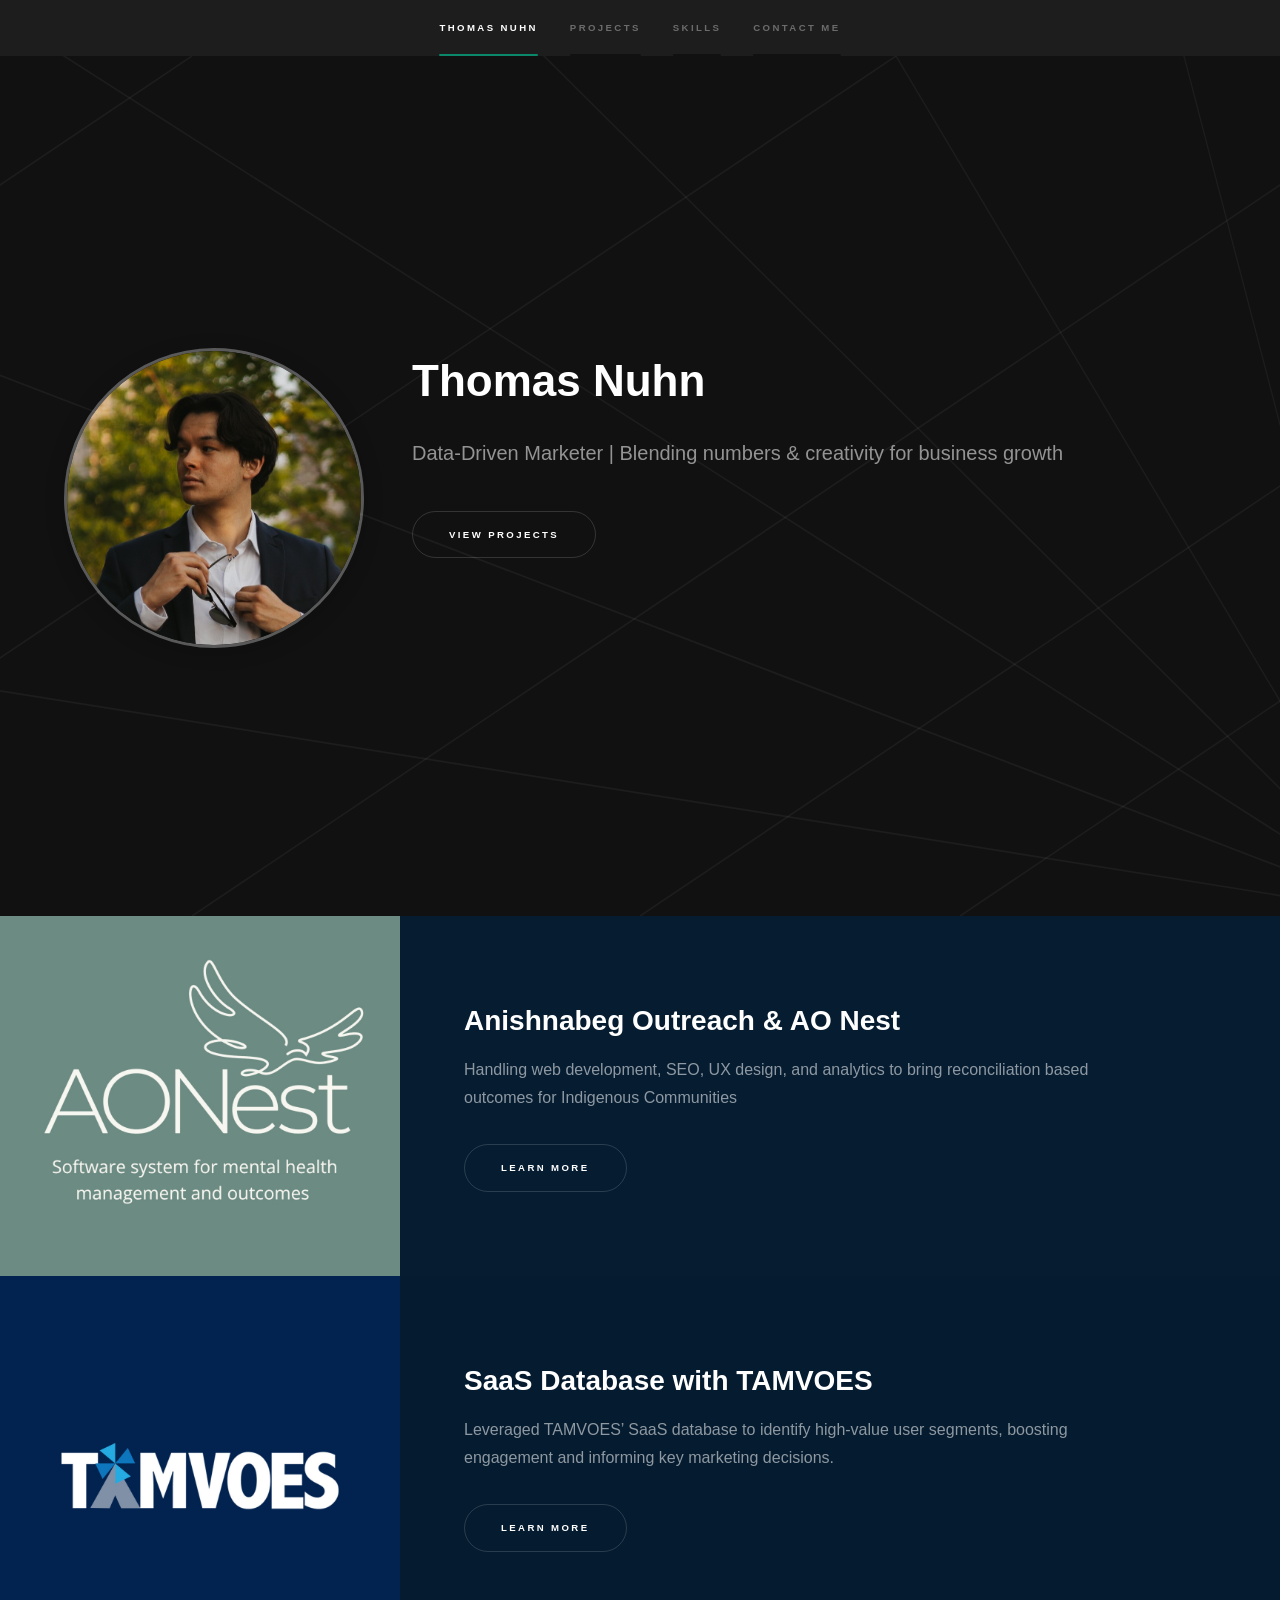
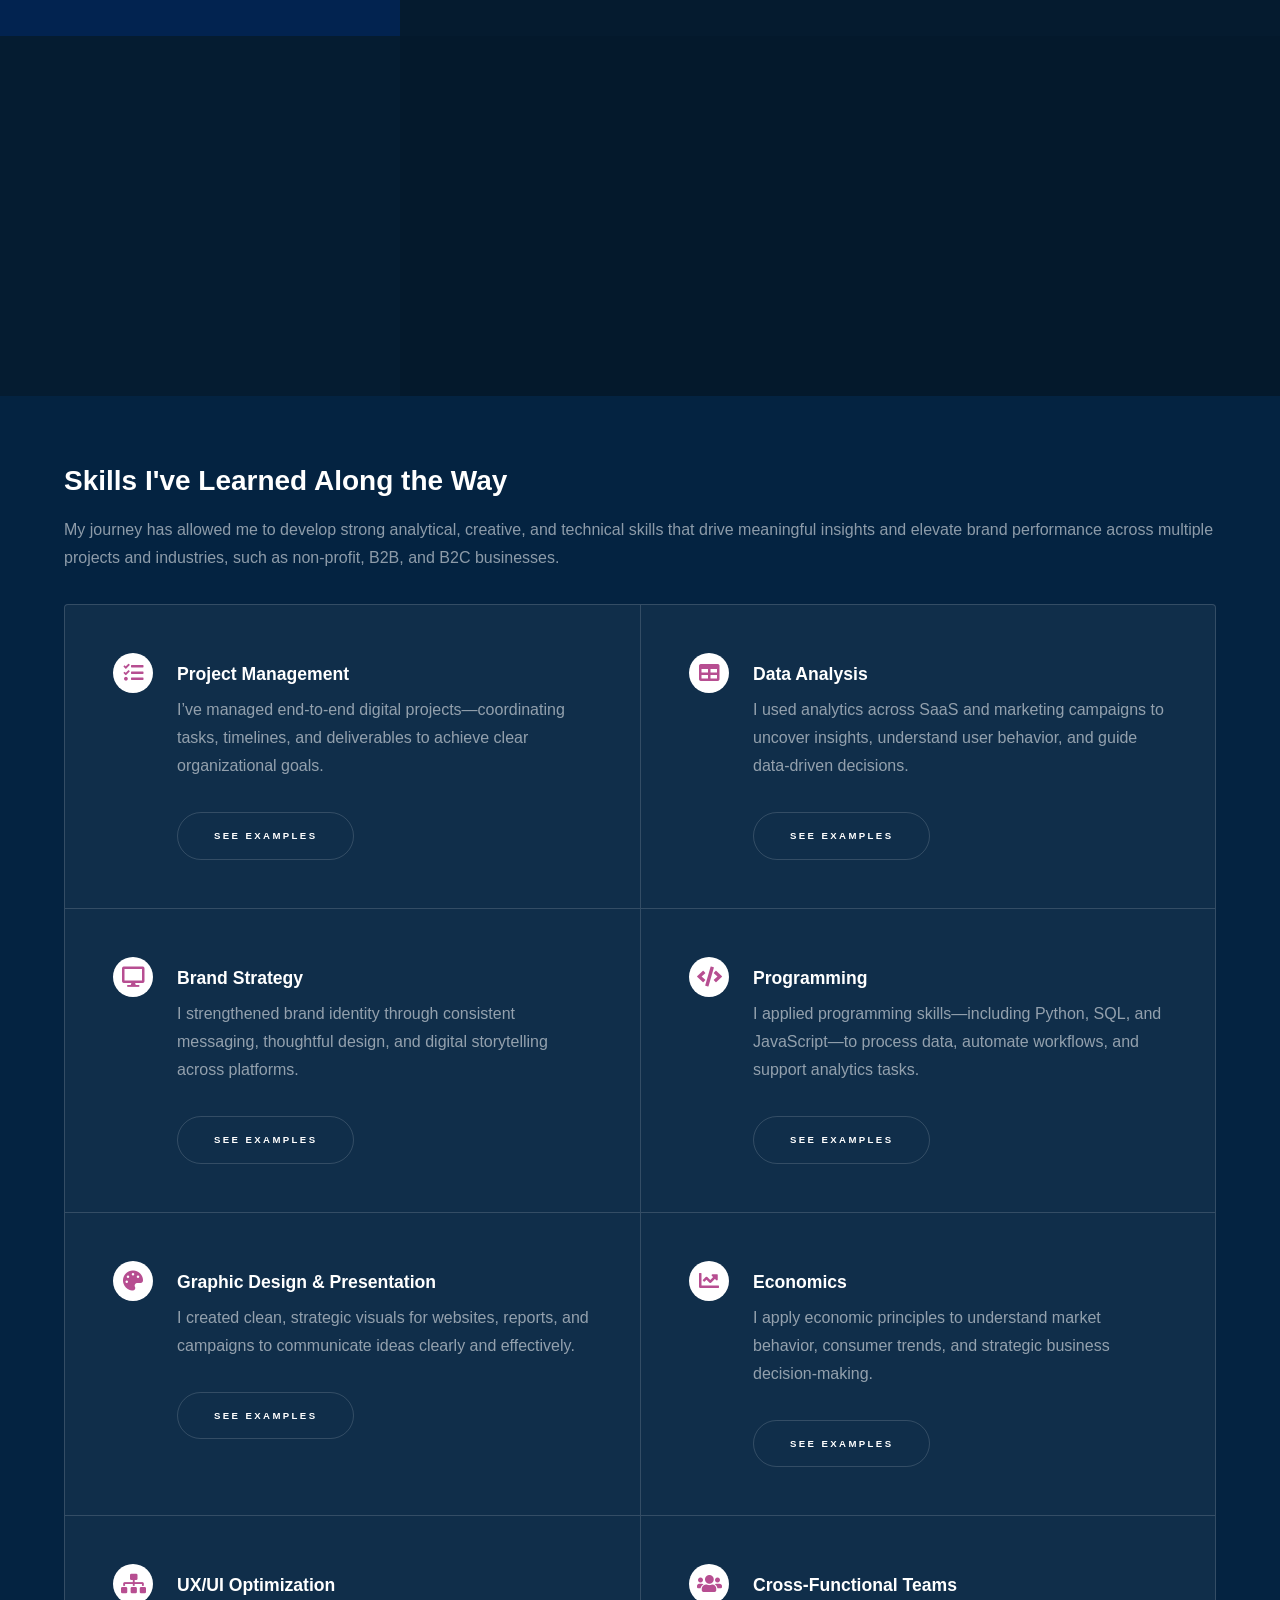
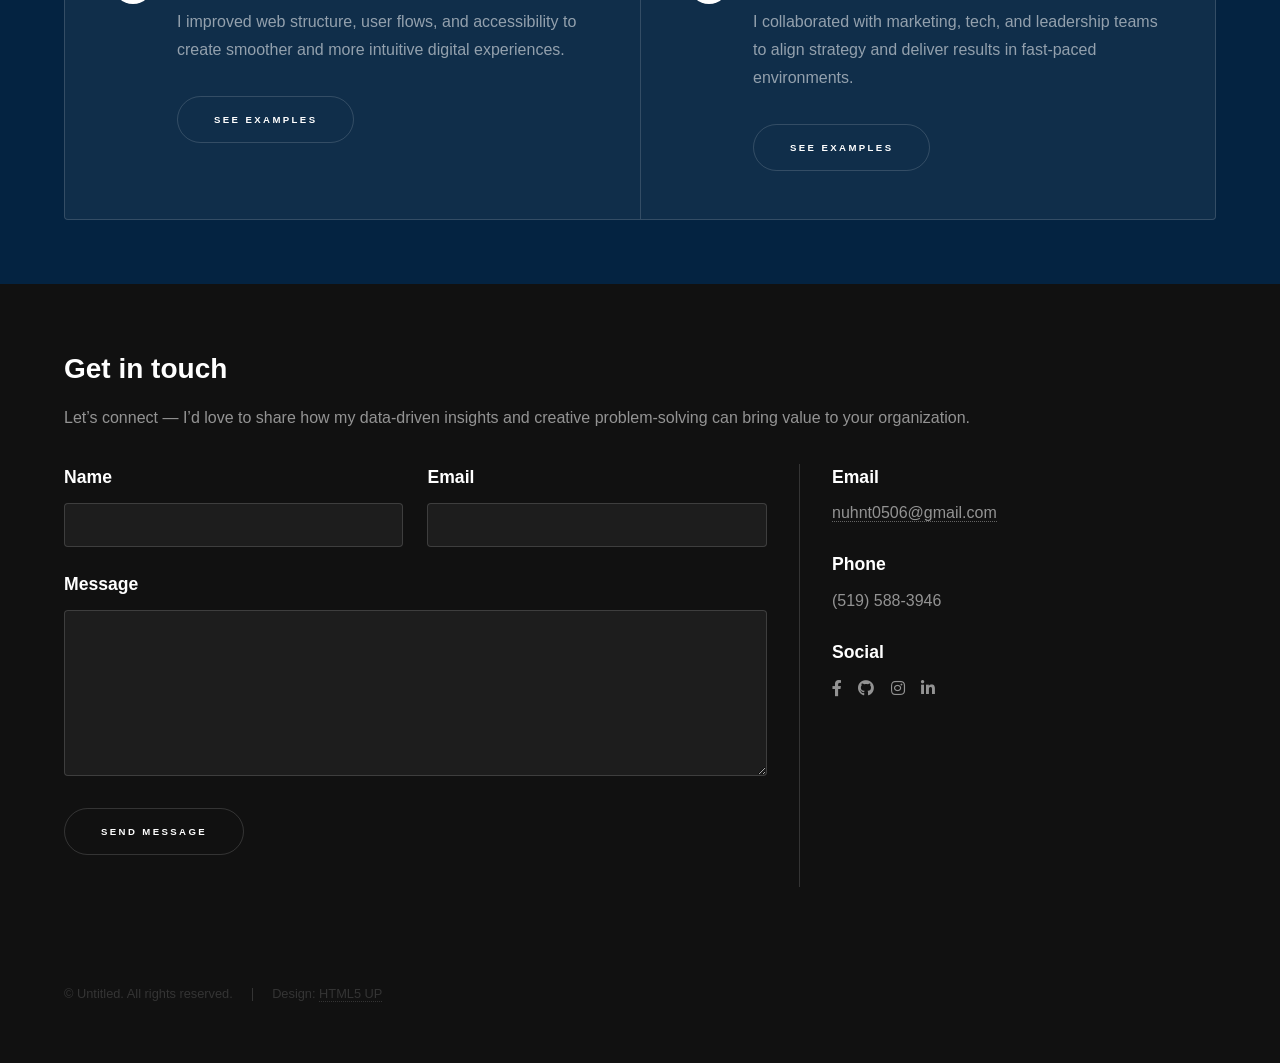
==== commit 32d0f7f2: "Add files via upload" ====
--- a/index.html
+++ b/index.html
@@ -32,25 +32,33 @@
 			<div id="wrapper">
 
 				<!-- Intro -->
-					<section id="intro" class="wrapper style1 fullscreen fade-up">
-						<div class="inner">
+				<section id="intro" class="wrapper style1 fullscreen fade-up">
+					<div class="inner intro-flex">
+						
+						<!-- Profile Image -->
+						<div class="intro-image">
+							<img src="images/pic01.jpg" alt="Profile picture of Thomas">
+						</div>
+
+						<div class="intro-text">
 							<h1>Thomas Nuhn</h1>
-							<p>Data-Driven Marketer | Blending numbers & creativity for business growth <br />
-							<a href="http://html5up.net/license">Creative Commons</a>.</p>
+							<p>Data-Driven Marketer | Blending numbers & creativity for business growth </p>
 							<ul class="actions">
 								<li><a href="#one" class="button scrolly">View projects</a></li>
 							</ul>
 						</div>
-					</section>
+
+					</div>
+				</section>
 
 				<!-- One -->
 					<section id="one" class="wrapper style2 spotlights">
 						<section>
-							<a href="#" class="image"><img src="images/pic01.jpg" alt="" data-position="center center" /></a>
+							<a href="#" class="image"><img src="images/AONest/Cover.jpg" alt="" data-position="center center" /></a>
 							<div class="content">
 								<div class="inner">
-									<h2>Sed ipsum dolor</h2>
-									<p>Phasellus convallis elit id ullamcorper pulvinar. Duis aliquam turpis mauris, eu ultricies erat malesuada quis. Aliquam dapibus.</p>
+									<h2>Anishnabeg Outreach & AO Nest</h2>
+									<p>Handling web development, SEO, UX design, and analytics to bring reconciliation based outcomes for Indigenous Communities</p>
 									<ul class="actions">
 										<li><a href="generic.html" class="button">Learn more</a></li>
 									</ul>
@@ -58,11 +66,11 @@
 							</div>
 						</section>
 						<section>
-							<a href="#" class="image"><img src="images/pic02.jpg" alt="" data-position="top center" /></a>
+							<a href="#" class="image"><img src="images/TAMVOES/TAMVOES-Cover.jpg" alt="" data-position="top center" /></a>
 							<div class="content">
 								<div class="inner">
-									<h2>Feugiat consequat</h2>
-									<p>Phasellus convallis elit id ullamcorper pulvinar. Duis aliquam turpis mauris, eu ultricies erat malesuada quis. Aliquam dapibus.</p>
+									<h2>SaaS Database with TAMVOES</h2>
+									<p>Leveraged TAMVOES’ SaaS database to identify high-value user segments, boosting engagement and informing key marketing decisions.</p>
 									<ul class="actions">
 										<li><a href="generic.html" class="button">Learn more</a></li>
 									</ul>
@@ -70,10 +78,10 @@
 							</div>
 						</section>
 						<section>
-							<a href="#" class="image"><img src="images/pic03.jpg" alt="" data-position="25% 25%" /></a>
+							<a href="#" class="image"><img src="images/AnytimeFitness/Cover.jpg" alt="" data-position="25% 25%" /></a>
 							<div class="content">
 								<div class="inner">
-									<h2>Ultricies aliquam</h2>
+									<h2>Paid Advertising Campaigns at Anytime Fitness</h2>
 									<p>Phasellus convallis elit id ullamcorper pulvinar. Duis aliquam turpis mauris, eu ultricies erat malesuada quis. Aliquam dapibus.</p>
 									<ul class="actions">
 										<li><a href="generic.html" class="button">Learn more</a></li>
@@ -86,43 +94,81 @@
 				<!-- Two -->
 					<section id="two" class="wrapper style3 fade-up">
 						<div class="inner">
-							<h2>What we do</h2>
-							<p>Phasellus convallis elit id ullamcorper pulvinar. Duis aliquam turpis mauris, eu ultricies erat malesuada quis. Aliquam dapibus, lacus eget hendrerit bibendum, urna est aliquam sem, sit amet imperdiet est velit quis lorem.</p>
+							<h2>Skills I've Learned Along the Way</h2>
+							<p>My journey has allowed me to develop strong analytical, creative, and technical skills that drive meaningful insights and elevate brand performance across multiple projects and industries, such as non-profit, B2B, and B2C businesses.</p>
 							<div class="features">
 								<section>
+									<span class="icon solid major fa-tasks"></span>
+									<h3>Project Management</h3>
+									<p>I’ve managed end-to-end digital projects—coordinating tasks, timelines, and deliverables to achieve clear organizational goals.</p>
+									<ul class="actions">
+										<li><a href="#" class="button">See examples</a></li>
+									</ul>
+								</section>
+
+								<section>
+									<span class="icon solid major fa-table"></span>
+									<h3>Data Analysis</h3>
+									<p>I used analytics across SaaS and marketing campaigns to uncover insights, understand user behavior, and guide data-driven decisions.</p>
+									<ul class="actions">
+										<li><a href="#" class="button">See examples</a></li>
+									</ul>
+								</section>
+
+								<section>
+									<span class="icon solid major fa-desktop"></span>
+									<h3>Brand Strategy</h3>
+									<p>I strengthened brand identity through consistent messaging, thoughtful design, and digital storytelling across platforms.</p>
+									<ul class="actions">
+										<li><a href="#" class="button">See examples</a></li>
+									</ul>
+								</section>
+
+								<section>
 									<span class="icon solid major fa-code"></span>
-									<h3>Lorem ipsum amet</h3>
-									<p>Phasellus convallis elit id ullam corper amet et pulvinar. Duis aliquam turpis mauris, sed ultricies erat dapibus.</p>
-								</section>
-								<section>
-									<span class="icon solid major fa-lock"></span>
-									<h3>Aliquam sed nullam</h3>
-									<p>Phasellus convallis elit id ullam corper amet et pulvinar. Duis aliquam turpis mauris, sed ultricies erat dapibus.</p>
-								</section>
-								<section>
-									<span class="icon solid major fa-cog"></span>
-									<h3>Sed erat ullam corper</h3>
-									<p>Phasellus convallis elit id ullam corper amet et pulvinar. Duis aliquam turpis mauris, sed ultricies erat dapibus.</p>
-								</section>
-								<section>
-									<span class="icon solid major fa-desktop"></span>
-									<h3>Veroeros quis lorem</h3>
-									<p>Phasellus convallis elit id ullam corper amet et pulvinar. Duis aliquam turpis mauris, sed ultricies erat dapibus.</p>
-								</section>
-								<section>
-									<span class="icon solid major fa-link"></span>
-									<h3>Urna quis bibendum</h3>
-									<p>Phasellus convallis elit id ullam corper amet et pulvinar. Duis aliquam turpis mauris, sed ultricies erat dapibus.</p>
-								</section>
-								<section>
-									<span class="icon major fa-gem"></span>
-									<h3>Aliquam urna dapibus</h3>
-									<p>Phasellus convallis elit id ullam corper amet et pulvinar. Duis aliquam turpis mauris, sed ultricies erat dapibus.</p>
-								</section>
-							</div>
-							<ul class="actions">
-								<li><a href="generic.html" class="button">Learn more</a></li>
-							</ul>
+									<h3>Programming</h3>
+									<p>I applied programming skills—including Python, SQL, and JavaScript—to process data, automate workflows, and support analytics tasks.</p>
+									<ul class="actions">
+										<li><a href="#" class="button">See examples</a></li>
+									</ul>
+								</section>
+
+								<section>
+									<span class="icon solid major fa-palette"></span>
+									<h3>Graphic Design & Presentation</h3>
+									<p>I created clean, strategic visuals for websites, reports, and campaigns to communicate ideas clearly and effectively.</p>
+									<ul class="actions">
+										<li><a href="#" class="button">See examples</a></li>
+									</ul>
+								</section>
+
+								<section>
+									<span class="icon solid major fa-chart-line"></span>
+									<h3>Economics</h3>
+									<p>I apply economic principles to understand market behavior, consumer trends, and strategic business decision-making.</p>
+									<ul class="actions">
+										<li><a href="#" class="button">See examples</a></li>
+									</ul>
+								</section>
+
+								<section>
+									<span class="icon solid major fa-sitemap"></span>
+									<h3>UX/UI Optimization</h3>
+									<p>I improved web structure, user flows, and accessibility to create smoother and more intuitive digital experiences.</p>
+									<ul class="actions">
+										<li><a href="#" class="button">See examples</a></li>
+									</ul>
+								</section>
+
+								<section>
+									<span class="icon solid major fa-users"></span>
+									<h3>Cross-Functional Teams</h3>
+									<p>I collaborated with marketing, tech, and leadership teams to align strategy and deliver results in fast-paced environments.</p>
+									<ul class="actions">
+										<li><a href="#" class="button">See examples</a></li>
+									</ul>
+								</section>
+							</div>
 						</div>
 					</section>
 
@@ -130,7 +176,7 @@
 					<section id="three" class="wrapper style1 fade-up">
 						<div class="inner">
 							<h2>Get in touch</h2>
-							<p>Phasellus convallis elit id ullamcorper pulvinar. Duis aliquam turpis mauris, eu ultricies erat malesuada quis. Aliquam dapibus, lacus eget hendrerit bibendum, urna est aliquam sem, sit amet imperdiet est velit quis lorem.</p>
+							<p>Let’s connect — I’d love to share how my data-driven insights and creative problem-solving can bring value to your organization.</p>
 							<div class="split style1">
 								<section>
 									<form method="post" action="#">
@@ -156,23 +202,16 @@
 								<section>
 									<ul class="contact">
 										<li>
-											<h3>Address</h3>
-											<span>12345 Somewhere Road #654<br />
-											Nashville, TN 00000-0000<br />
-											USA</span>
-										</li>
-										<li>
 											<h3>Email</h3>
-											<a href="#">user@untitled.tld</a>
+											<a href="#">nuhnt0506@gmail.com</a>
 										</li>
 										<li>
 											<h3>Phone</h3>
-											<span>(000) 000-0000</span>
+											<span>(519) 588-3946</span>
 										</li>
 										<li>
 											<h3>Social</h3>
 											<ul class="icons">
-												<li><a href="#" class="icon brands fa-twitter"><span class="label">Twitter</span></a></li>
 												<li><a href="#" class="icon brands fa-facebook-f"><span class="label">Facebook</span></a></li>
 												<li><a href="#" class="icon brands fa-github"><span class="label">GitHub</span></a></li>
 												<li><a href="#" class="icon brands fa-instagram"><span class="label">Instagram</span></a></li>
--- a/assets/css/main.css
+++ b/assets/css/main.css
@@ -98,7 +98,7 @@
 	}
 
 	body {
-		background: #312450;
+		background: #051c31;
 	}
 
 		body.is-preload *, body.is-preload *:before, body.is-preload *:after {
@@ -197,10 +197,10 @@
 		}
 
 			h1.major:after {
-				background-image: -moz-linear-gradient(to right, #5e42a6, #b74e91);
-				background-image: -webkit-linear-gradient(to right, #5e42a6, #b74e91);
-				background-image: -ms-linear-gradient(to right, #5e42a6, #b74e91);
-				background-image: linear-gradient(to right, #5e42a6, #b74e91);
+				background-image: -moz-linear-gradient(to right, #134677, #b74e91);
+				background-image: -webkit-linear-gradient(to right, #134677, #b74e91);
+				background-image: -ms-linear-gradient(to right, #134677, #b74e91);
+				background-image: linear-gradient(to right, #134677, #b74e91);
 				-moz-transition: max-width 0.2s ease;
 				-webkit-transition: max-width 0.2s ease;
 				-ms-transition: max-width 0.2s ease;
@@ -1915,7 +1915,7 @@
 		button.primary,
 		.button.primary {
 			background-color: #ffffff;
-			color: #312450 !important;
+			color: #154777 !important;
 		}
 
 			input[type="submit"].primary:after,
@@ -2356,7 +2356,7 @@
 
 		select option {
 			color: #ffffff;
-			background: #312450;
+			background: #154777;
 		}
 
 		select:focus::-ms-value {
@@ -2525,7 +2525,7 @@
 			display: block;
 			background: #ffffff;
 			border-radius: 100%;
-			color: #312450;
+			color: #154777;
 			text-align: center;
 			line-height: 2.5em;
 			margin: 0 0 1.3em 0;
@@ -2536,7 +2536,7 @@
 			}
 
 				.wrapper.style1 .icon.major:before {
-					color: #5e42a6;
+					color: #051c31;
 				}
 
 				.wrapper.style1-alt .icon.major:before {
@@ -3022,7 +3022,7 @@
 				-webkit-transition: opacity 1s ease;
 				-ms-transition: opacity 1s ease;
 				transition: opacity 1s ease;
-				background: rgba(49, 36, 80, 0.9);
+				background: #051c31;
 				content: '';
 				display: block;
 				height: 100%;
@@ -3236,31 +3236,31 @@
 			}
 
 		.wrapper.alt {
-			background-color: #261c3e;
+			background-color: #111111;
 		}
 
 		.wrapper.style1 {
-			background-color: #5e42a6;
+			background-color: #111111;
 		}
 
 		.wrapper.style1-alt {
-			background-color: #493382;
+			background-color: #111111;
 		}
 
 		.wrapper.style2 {
-			background-color: #5052b5;
+			background-color: #051c31;
 		}
 
 		.wrapper.style2-alt {
-			background-color: #3e4094;
+			background-color: #3e4794;
 		}
 
 		.wrapper.style3 {
-			background-color: #b74e91;
+			background-color: #042341;
 		}
 
 		.wrapper.style3-alt {
-			background-color: #953d75;
+			background-color: #4eb0b7;
 		}
 
 		.wrapper.fullscreen {
@@ -3370,7 +3370,7 @@
 		display: -webkit-flex;
 		display: -ms-flex;
 		display: flex;
-		background-color: #5e42a6;
+		background-color: #111111;
 		cursor: default;
 		padding: 1.75em 2em;
 	}
@@ -3524,7 +3524,7 @@
 
 	#sidebar {
 		padding: 2.5em 2.5em 0.5em 2.5em ;
-		background: #312450;
+		background: #1d1d1d;
 		cursor: default;
 		height: 100vh;
 		left: 0;
@@ -3761,14 +3761,14 @@
 			}
 
 			#sidebar nav a:before {
-				background: #3c2c62;
+				background: #111111;
 			}
 
 			#sidebar nav a:after {
-				background-image: -moz-linear-gradient(to right, #5e42a6, #b74e91);
-				background-image: -webkit-linear-gradient(to right, #5e42a6, #b74e91);
-				background-image: -ms-linear-gradient(to right, #5e42a6, #b74e91);
-				background-image: linear-gradient(to right, #5e42a6, #b74e91);
+				background-image: -moz-linear-gradient(to right, #134677, #0b8869);
+				background-image: -webkit-linear-gradient(to right, #134677, #0b8869);
+				background-image: -ms-linear-gradient(to right, #134677, #0b8869);
+				background-image: linear-gradient(to right, #134677, #0b8869);
 				-moz-transition: max-width 0.2s ease;
 				-webkit-transition: max-width 0.2s ease;
 				-ms-transition: max-width 0.2s ease;
@@ -3857,7 +3857,7 @@
 
 						#sidebar nav a:after {
 							background-image: none;
-							background-color: #b74e91;
+							background-color: #0b8869;
 						}
 
 		}
@@ -3906,4 +3906,39 @@
 				background-attachment: scroll;
 			}
 
-		}+		}
+
+/* Fix alignment: image aligns with top of text block */
+.intro-flex {
+    display: flex;
+    align-items: flex-start;  /* <-- THIS FIXES THE PROBLEM */
+    gap: 3rem;
+}
+
+.intro-text {
+    flex: 1;
+}
+
+.intro-image img {
+    width: 300px;
+    height: 300px;
+    object-fit: cover;
+    border-radius: 50%;
+    border: 3px solid rgba(255, 255, 255, 0.3);
+    box-shadow: 0 4px 20px rgba(0, 0, 0, 0.2);
+
+    /* make sure this is removed if present */
+    margin-top: 0 !important;
+}
+
+@media screen and (max-width: 980px) {
+    .intro-flex {
+        flex-direction: column;
+        text-align: center;
+        align-items: center;
+    }
+
+    .intro-image img {
+        margin: 0 0 1.5rem 0;
+    }
+}
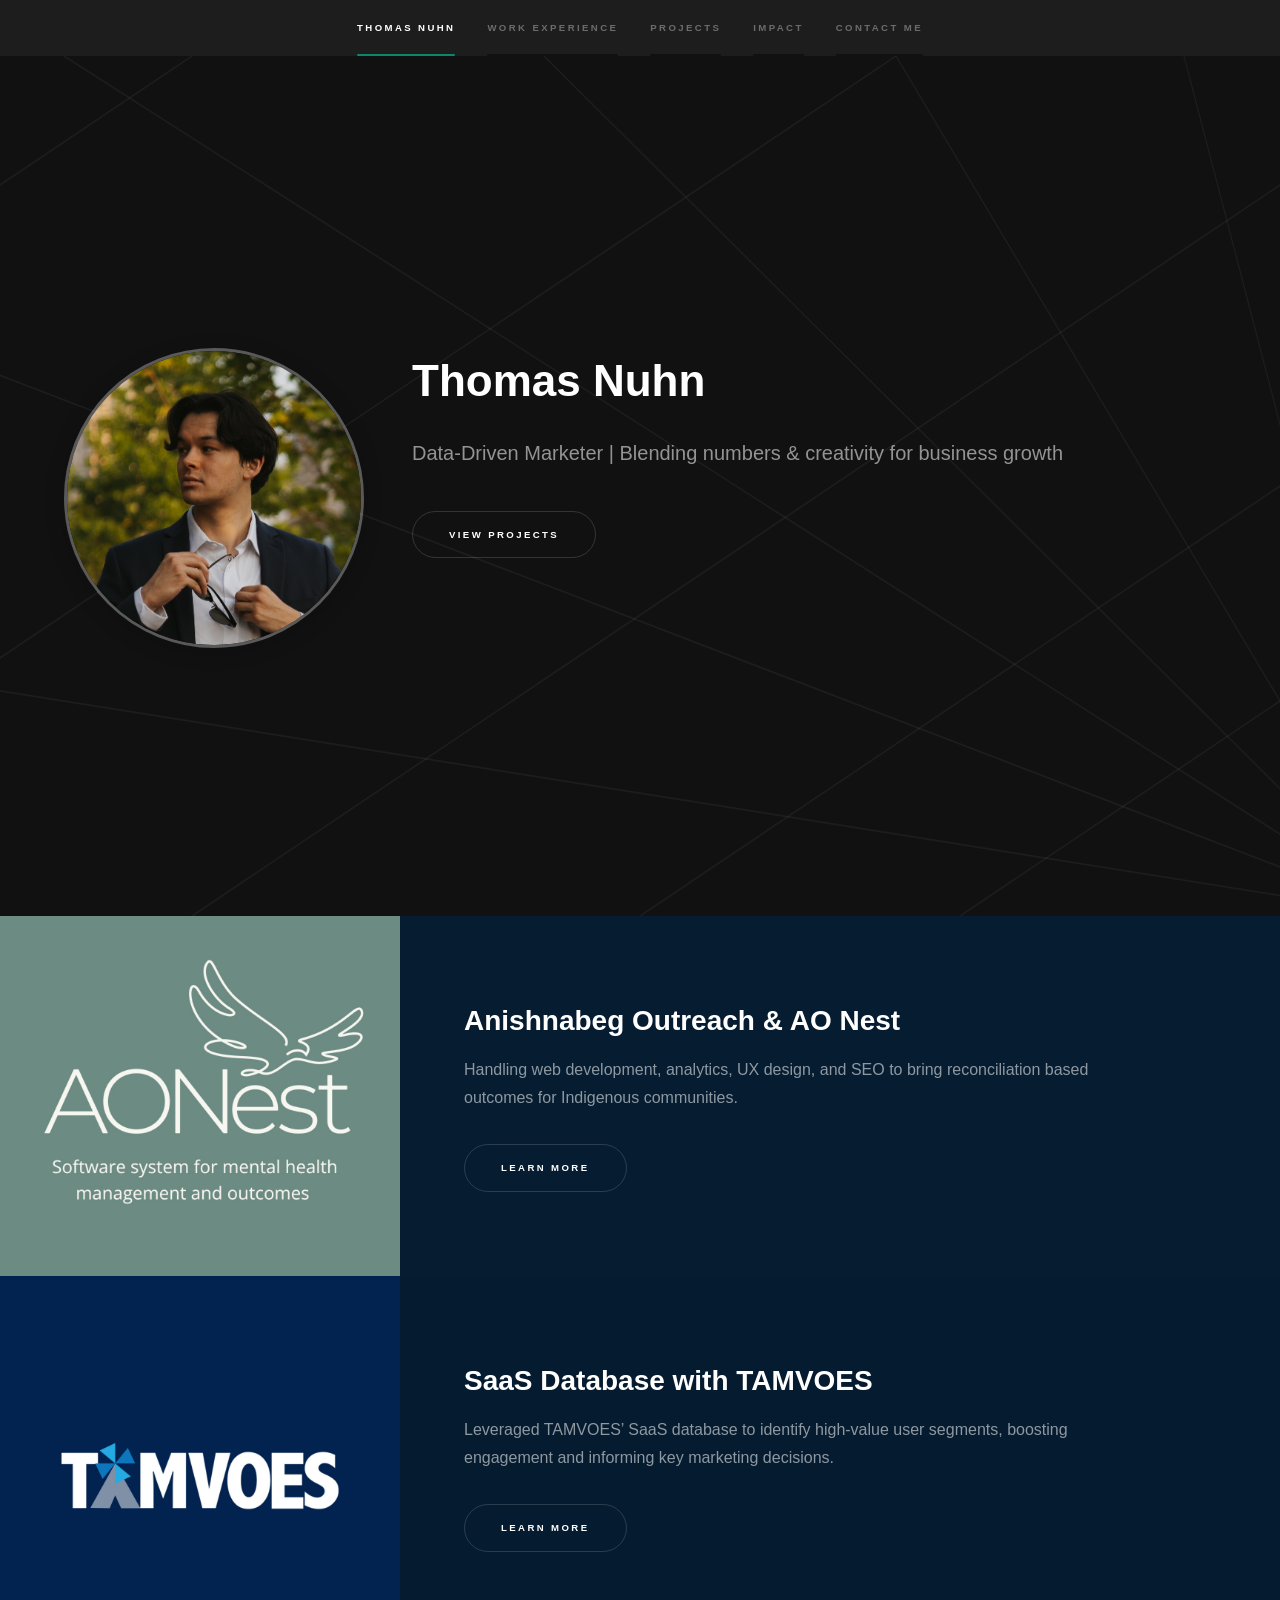
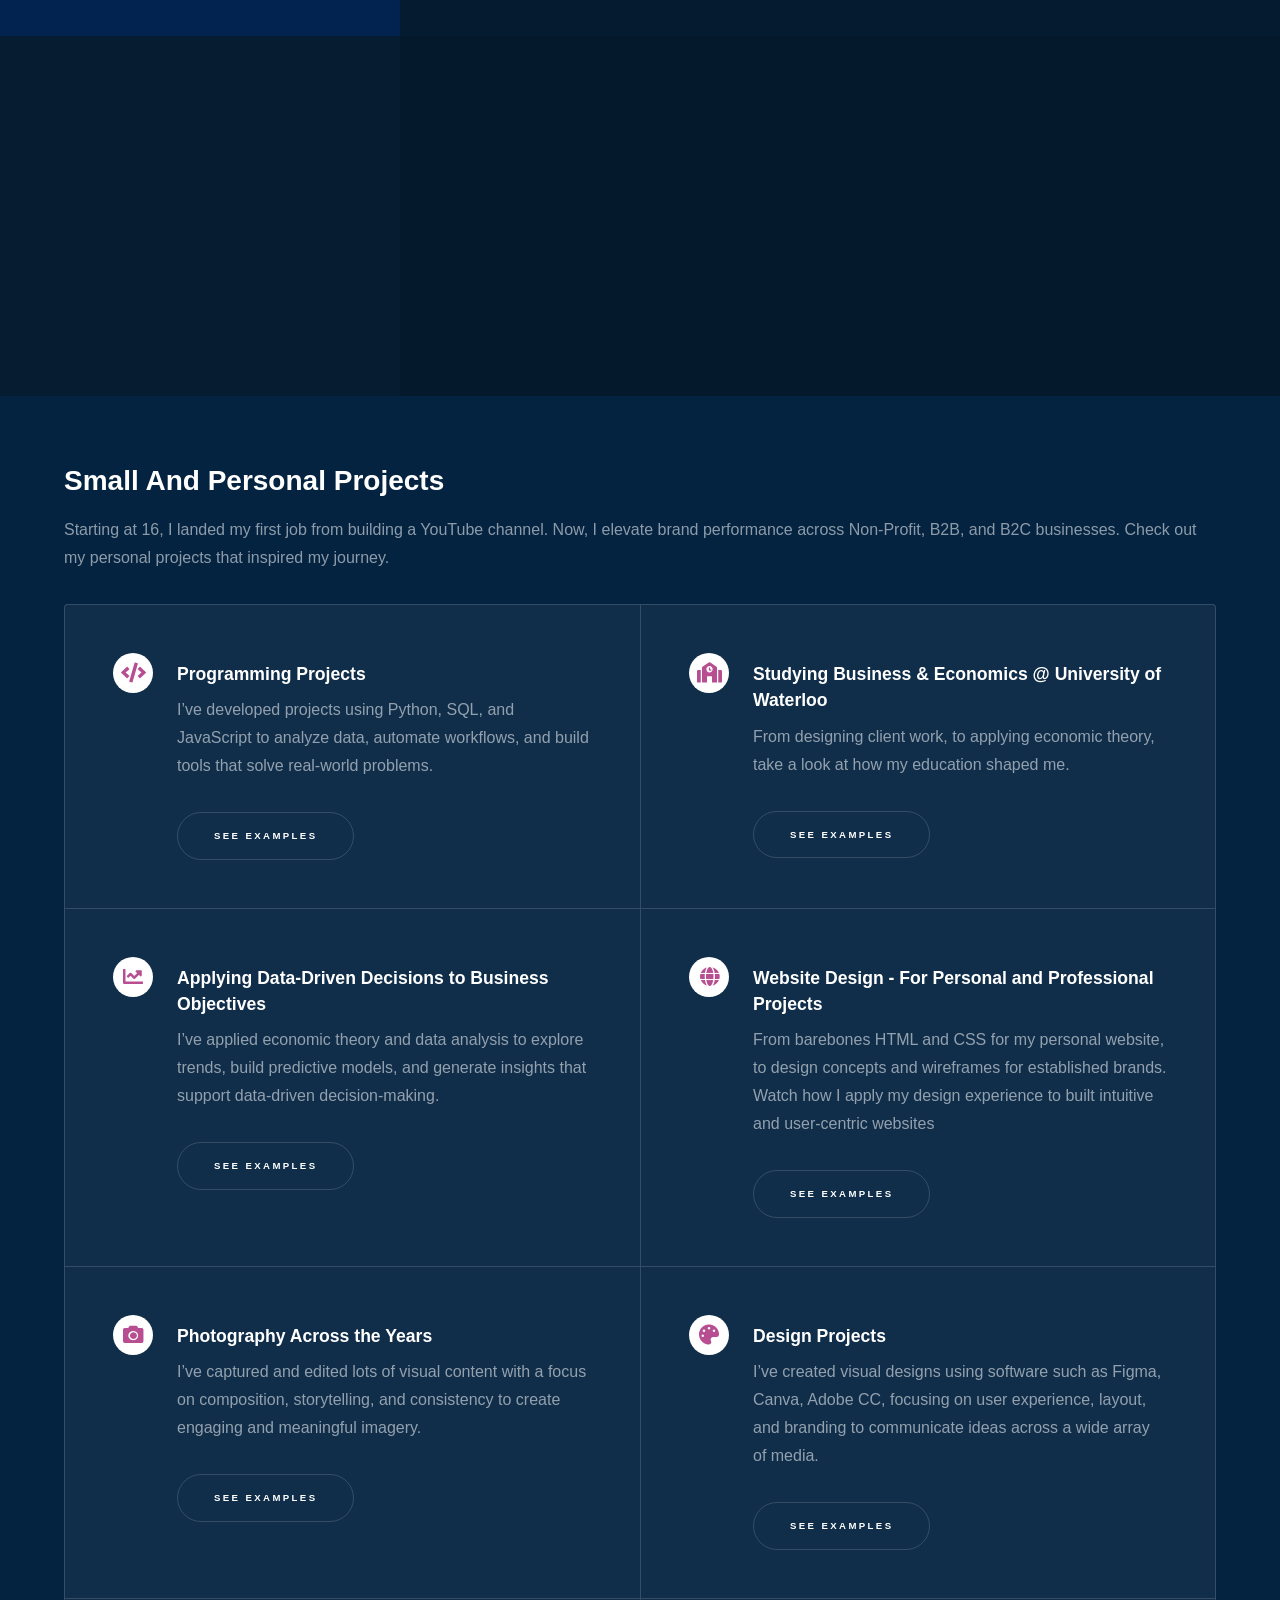
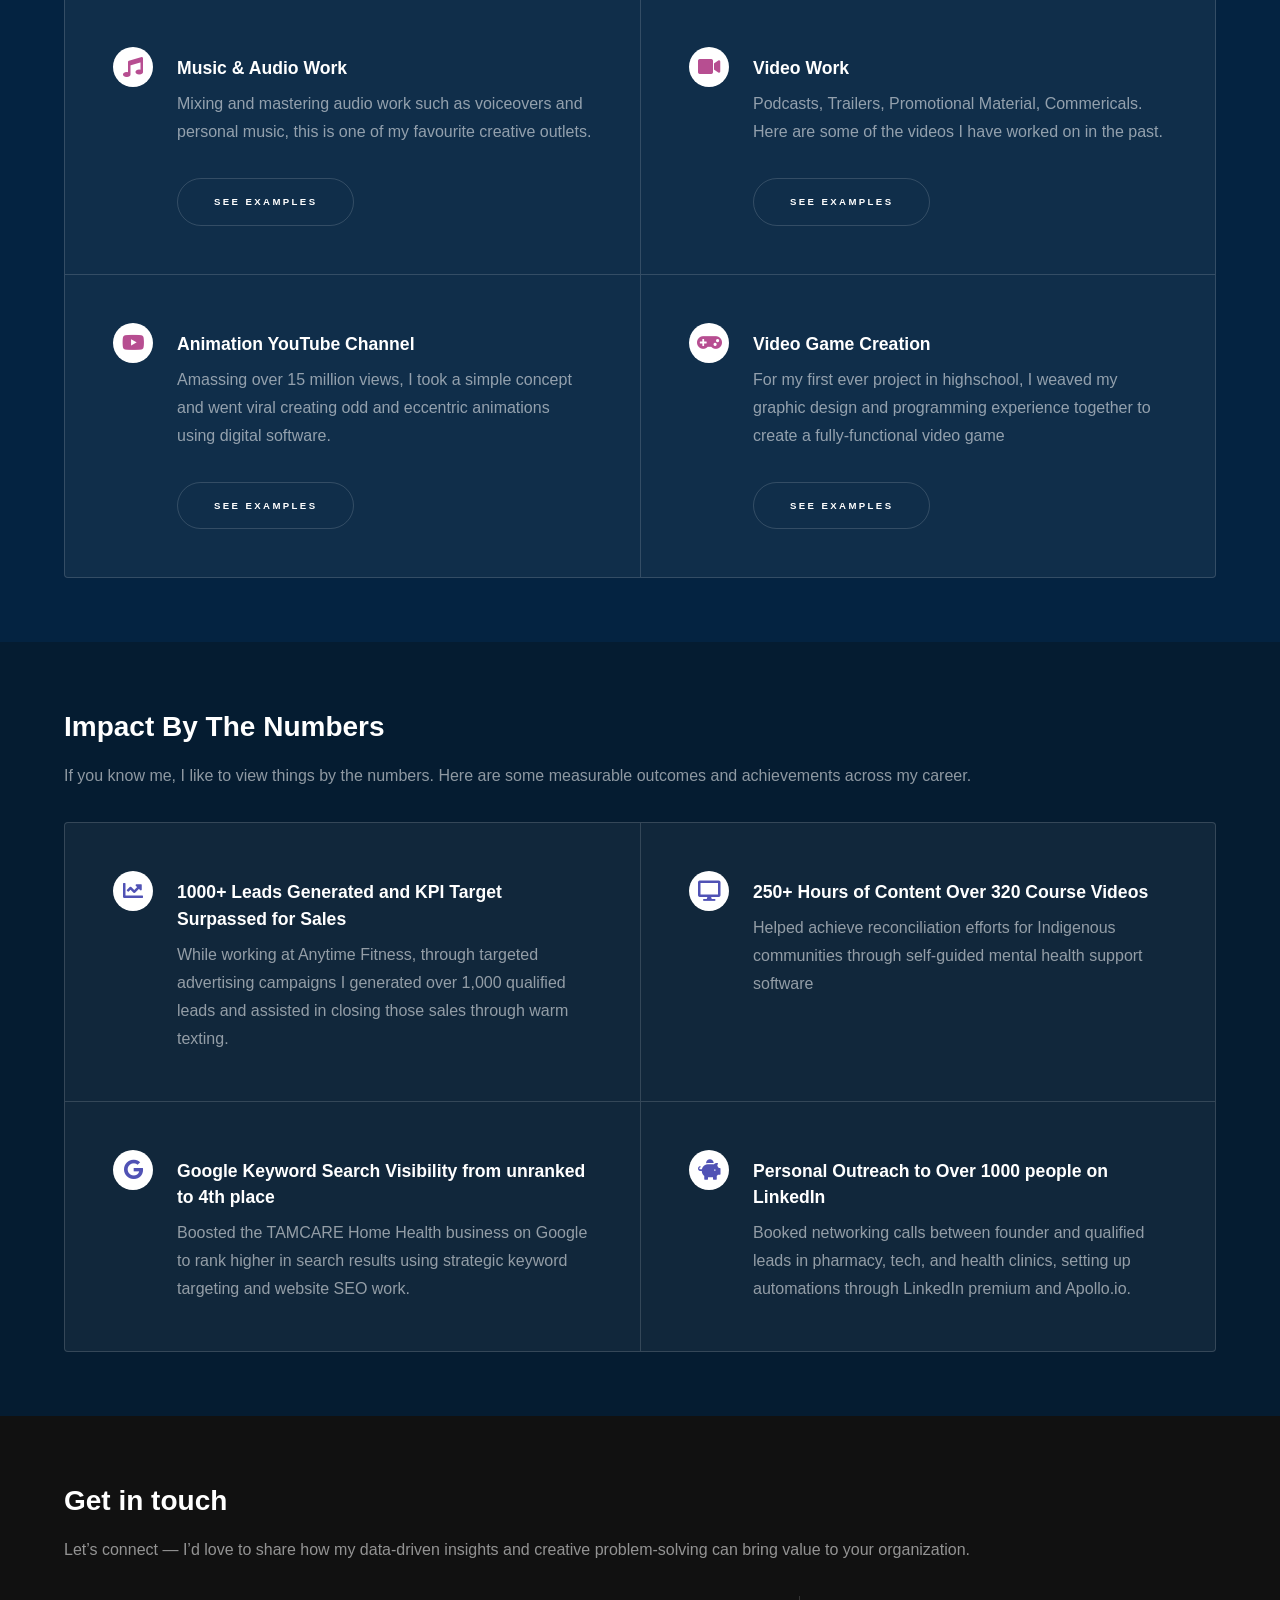
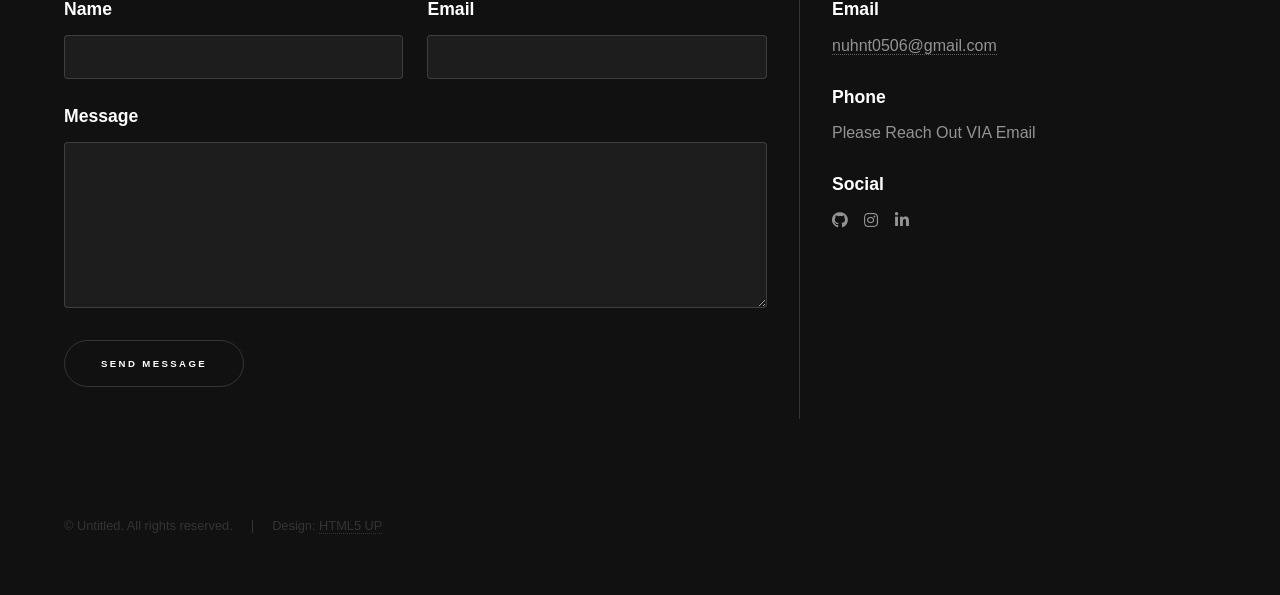
==== commit 62807139: "Add files via upload" ====
--- a/index.html
+++ b/index.html
@@ -6,7 +6,7 @@
 -->
 <html>
 	<head>
-		<title>Thomas Nuhn Portfolio</title>
+		<title>Thomas Nuhn Digital Portfolio</title>
 		<meta charset="utf-8" />
 		<meta name="viewport" content="width=device-width, initial-scale=1, user-scalable=no" />
 		<link rel="stylesheet" href="assets/css/main.css" />
@@ -20,9 +20,10 @@
 					<nav>
 						<ul>
 							<li><a href="#intro">Thomas Nuhn</a></li>
-							<li><a href="#one">Projects</a></li>
-							<li><a href="#two">Skills</a></li>
-							<li><a href="#three">Contact Me</a></li>
+							<li><a href="#one">Work Experience</a></li>
+							<li><a href="#two">Projects</a></li>
+							<li><a href="#three">Impact</a></li>
+							<li><a href="#four">Contact Me</a></li>
 						</ul>
 					</nav>
 				</div>
@@ -42,7 +43,8 @@
 
 						<div class="intro-text">
 							<h1>Thomas Nuhn</h1>
-							<p>Data-Driven Marketer | Blending numbers & creativity for business growth </p>
+							<p>Data-Driven Marketer | Blending numbers & creativity for business growth</p>
+							
 							<ul class="actions">
 								<li><a href="#one" class="button scrolly">View projects</a></li>
 							</ul>
@@ -58,9 +60,9 @@
 							<div class="content">
 								<div class="inner">
 									<h2>Anishnabeg Outreach & AO Nest</h2>
-									<p>Handling web development, SEO, UX design, and analytics to bring reconciliation based outcomes for Indigenous Communities</p>
-									<ul class="actions">
-										<li><a href="generic.html" class="button">Learn more</a></li>
+									<p>Handling web development, analytics, UX design, and SEO to bring reconciliation based outcomes for Indigenous communities.</p>
+									<ul class="actions">
+										<li><a href="AONest.html" class="button">Learn more</a></li>
 									</ul>
 								</div>
 							</div>
@@ -72,7 +74,7 @@
 									<h2>SaaS Database with TAMVOES</h2>
 									<p>Leveraged TAMVOES’ SaaS database to identify high-value user segments, boosting engagement and informing key marketing decisions.</p>
 									<ul class="actions">
-										<li><a href="generic.html" class="button">Learn more</a></li>
+										<li><a href="TAMVOES.html" class="button">Learn more</a></li>
 									</ul>
 								</div>
 							</div>
@@ -82,9 +84,9 @@
 							<div class="content">
 								<div class="inner">
 									<h2>Paid Advertising Campaigns at Anytime Fitness</h2>
-									<p>Phasellus convallis elit id ullamcorper pulvinar. Duis aliquam turpis mauris, eu ultricies erat malesuada quis. Aliquam dapibus.</p>
-									<ul class="actions">
-										<li><a href="generic.html" class="button">Learn more</a></li>
+									<p>Generated 1000+ sales leads with paid digital advertising campaigns, optimizing ad performance using A/B testing.</p>
+									<ul class="actions">
+										<li><a href="TAMVOES.html" class="button">Learn more</a></li>
 									</ul>
 								</div>
 							</div>
@@ -94,86 +96,139 @@
 				<!-- Two -->
 					<section id="two" class="wrapper style3 fade-up">
 						<div class="inner">
-							<h2>Skills I've Learned Along the Way</h2>
-							<p>My journey has allowed me to develop strong analytical, creative, and technical skills that drive meaningful insights and elevate brand performance across multiple projects and industries, such as non-profit, B2B, and B2C businesses.</p>
+							<h2>Small And Personal Projects</h2>
+							<p>Starting at 16, I landed my first job from building a YouTube channel. Now, I elevate brand performance across Non-Profit, B2B, and B2C businesses. Check out my personal projects that inspired my journey.</p>
 							<div class="features">
 								<section>
-									<span class="icon solid major fa-tasks"></span>
-									<h3>Project Management</h3>
-									<p>I’ve managed end-to-end digital projects—coordinating tasks, timelines, and deliverables to achieve clear organizational goals.</p>
-									<ul class="actions">
-										<li><a href="#" class="button">See examples</a></li>
-									</ul>
-								</section>
-
-								<section>
-									<span class="icon solid major fa-table"></span>
-									<h3>Data Analysis</h3>
-									<p>I used analytics across SaaS and marketing campaigns to uncover insights, understand user behavior, and guide data-driven decisions.</p>
-									<ul class="actions">
-										<li><a href="#" class="button">See examples</a></li>
-									</ul>
-								</section>
-
-								<section>
-									<span class="icon solid major fa-desktop"></span>
-									<h3>Brand Strategy</h3>
-									<p>I strengthened brand identity through consistent messaging, thoughtful design, and digital storytelling across platforms.</p>
-									<ul class="actions">
-										<li><a href="#" class="button">See examples</a></li>
-									</ul>
-								</section>
-
-								<section>
 									<span class="icon solid major fa-code"></span>
-									<h3>Programming</h3>
-									<p>I applied programming skills—including Python, SQL, and JavaScript—to process data, automate workflows, and support analytics tasks.</p>
-									<ul class="actions">
-										<li><a href="#" class="button">See examples</a></li>
+									<h3>Programming Projects</h3>
+									<p>I’ve developed projects using Python, SQL, and JavaScript to analyze data, automate workflows, and build tools that solve real-world problems.</p>
+									<ul class="actions">
+										<li><a href="Programming.html" class="button">See examples</a></li>
+									</ul>
+								</section>
+
+								<section>
+									<span class="icon solid major fa-school"></span>
+									<h3>Studying Business & Economics @ University of Waterloo</h3>
+									<p>From designing client work, to applying economic theory, take a look at how my education shaped me.</p>
+									<ul class="actions">
+										<li><a href="ECON.html" class="button">See examples</a></li>
+									</ul>
+								</section>
+
+								<section>
+									<span class="icon solid major fa-chart-line"></span>
+									<h3>Applying Data-Driven Decisions to Business Objectives</h3>
+									<p>I’ve applied economic theory and data analysis to explore trends, build predictive models, and generate insights that support data-driven decision-making.</p>
+									<ul class="actions">
+										<li><a href="ECON.html" class="button">See examples</a></li>
+									</ul>
+								</section>
+
+								<section>
+									<span class="icon solid major fa-globe"></span>
+									<h3>Website Design - For Personal and Professional Projects</h3>
+									<p>From barebones HTML and CSS for my personal website, to design concepts and wireframes for established brands. Watch how I apply my design experience to built intuitive and user-centric websites</p>
+									<ul class="actions">
+										<li><a href="ECON.html" class="button">See examples</a></li>
+									</ul>
+								</section>
+
+								<section>
+									<span class="icon solid major fa-camera"></span>
+									<h3>Photography Across the Years</h3>
+									<p>I’ve captured and edited lots of visual content with a focus on composition, storytelling, and consistency to create engaging and meaningful imagery.</p>
+									<ul class="actions">
+										<li><a href="Photography.html" class="button">See examples</a></li>
 									</ul>
 								</section>
 
 								<section>
 									<span class="icon solid major fa-palette"></span>
-									<h3>Graphic Design & Presentation</h3>
-									<p>I created clean, strategic visuals for websites, reports, and campaigns to communicate ideas clearly and effectively.</p>
-									<ul class="actions">
-										<li><a href="#" class="button">See examples</a></li>
-									</ul>
-								</section>
-
-								<section>
-									<span class="icon solid major fa-chart-line"></span>
-									<h3>Economics</h3>
-									<p>I apply economic principles to understand market behavior, consumer trends, and strategic business decision-making.</p>
-									<ul class="actions">
-										<li><a href="#" class="button">See examples</a></li>
-									</ul>
-								</section>
-
-								<section>
-									<span class="icon solid major fa-sitemap"></span>
-									<h3>UX/UI Optimization</h3>
-									<p>I improved web structure, user flows, and accessibility to create smoother and more intuitive digital experiences.</p>
-									<ul class="actions">
-										<li><a href="#" class="button">See examples</a></li>
-									</ul>
-								</section>
-
-								<section>
-									<span class="icon solid major fa-users"></span>
-									<h3>Cross-Functional Teams</h3>
-									<p>I collaborated with marketing, tech, and leadership teams to align strategy and deliver results in fast-paced environments.</p>
-									<ul class="actions">
-										<li><a href="#" class="button">See examples</a></li>
-									</ul>
-								</section>
+									<h3>Design Projects</h3>
+									<p>I’ve created visual designs using software such as Figma, Canva, Adobe CC, focusing on user experience, layout, and branding to communicate ideas across a wide array of media.</p>
+									<ul class="actions">
+										<li><a href="Design.html" class="button">See examples</a></li>
+									</ul>
+								</section>
+
+								<section>
+									<span class="icon solid major fa-music"></span>
+									<h3>Music & Audio Work</h3>
+									<p>Mixing and mastering audio work such as voiceovers and personal music, this is one of my favourite creative outlets.</p>
+									<ul class="actions">
+										<li><a href="Music.html" class="button">See examples</a></li>
+									</ul>
+								</section>
+
+								<section>
+									<span class="icon solid major fa-video"></span>
+									<h3>Video Work</h3>
+									<p>Podcasts, Trailers, Promotional Material, Commericals. Here are some of the videos I have worked on in the past.</p>
+									<ul class="actions">
+										<li><a href="Video.html" class="button">See examples</a></li>
+									</ul>
+								</section>
+
+								<section>
+									<span class="icon brands major fa-youtube"></span>
+									<h3>Animation YouTube Channel</h3>
+									<p>Amassing over 15 million views, I took a simple concept and went viral creating odd and eccentric animations using digital software.</p>
+									<ul class="actions">
+										<li><a href="YouTube.html" class="button">See examples</a></li>
+									</ul>
+								</section>
+
+								<section>
+									<span class="icon solid major fa-gamepad"></span>
+									<h3>Video Game Creation</h3>
+									<p>For my first ever project in highschool, I weaved my graphic design and programming experience together to create a fully-functional video game</p>
+									<ul class="actions">
+										<li><a href="Game.html" class="button">See examples</a></li>
+									</ul>
+								</section>
+
 							</div>
 						</div>
 					</section>
 
-				<!-- Three -->
-					<section id="three" class="wrapper style1 fade-up">
+				<!-- Three: Impact Section -->
+				<section id="three" class="wrapper style2 fade-up">
+					<div class="inner">
+						<h2>Impact By The Numbers</h2>
+						<p>If you know me, I like to view things by the numbers. Here are some measurable outcomes and achievements across my career.</p>
+
+						<div class="features">
+							<section>
+								<span class="icon solid major fa-chart-line"></span>
+								<h3>1000+ Leads Generated and KPI Target Surpassed for Sales</h3>
+								<p>While working at Anytime Fitness, through targeted advertising campaigns I generated over 1,000 qualified leads and assisted in closing those sales through warm texting.</p>
+							</section>
+
+							<section>
+								<span class="icon solid major fa-desktop"></span>
+								<h3>250+ Hours of Content Over 320 Course Videos</h3>
+								<p>Helped achieve reconciliation efforts for Indigenous communities through self-guided mental health support software</p>
+							</section>
+
+							<section>
+								<span class="icon brands major fa-google"></span>
+								<h3>Google Keyword Search Visibility from unranked to 4th place</h3>
+								<p>Boosted the TAMCARE Home Health business on Google to rank higher in search results using strategic keyword targeting and website SEO work.</p>
+							</section>
+
+							<section>
+								<span class="icon solid major fa-piggy-bank"></span>
+								<h3>Personal Outreach to Over 1000 people on LinkedIn</h3>
+								<p>Booked networking calls between founder and qualified leads in pharmacy, tech, and health clinics, setting up automations through LinkedIn premium and Apollo.io.</p>
+							</section>
+						</div>
+					</div>
+				</section>
+
+				<!-- Four -->
+					<section id="four" class="wrapper style1 fade-up">
 						<div class="inner">
 							<h2>Get in touch</h2>
 							<p>Let’s connect — I’d love to share how my data-driven insights and creative problem-solving can bring value to your organization.</p>
@@ -203,19 +258,18 @@
 									<ul class="contact">
 										<li>
 											<h3>Email</h3>
-											<a href="#">nuhnt0506@gmail.com</a>
+											<a href="mailto:nuhnt0506@gmail.com">nuhnt0506@gmail.com</a>
 										</li>
 										<li>
 											<h3>Phone</h3>
-											<span>(519) 588-3946</span>
+											<span>Please Reach Out VIA Email</span>
 										</li>
 										<li>
 											<h3>Social</h3>
 											<ul class="icons">
-												<li><a href="#" class="icon brands fa-facebook-f"><span class="label">Facebook</span></a></li>
-												<li><a href="#" class="icon brands fa-github"><span class="label">GitHub</span></a></li>
-												<li><a href="#" class="icon brands fa-instagram"><span class="label">Instagram</span></a></li>
-												<li><a href="#" class="icon brands fa-linkedin-in"><span class="label">LinkedIn</span></a></li>
+												<li><a href="https://github.com/TNCreations" class="icon brands fa-github"><span class="label">GitHub</span></a></li>
+												<li><a href="https://www.instagram.com/thomas.n01" class="icon brands fa-instagram"><span class="label">Instagram</span></a></li>
+												<li><a href="https://www.linkedin.com/in/thomas-nuhn/" class="icon brands fa-linkedin-in"><span class="label">LinkedIn</span></a></li>
 											</ul>
 										</li>
 									</ul>
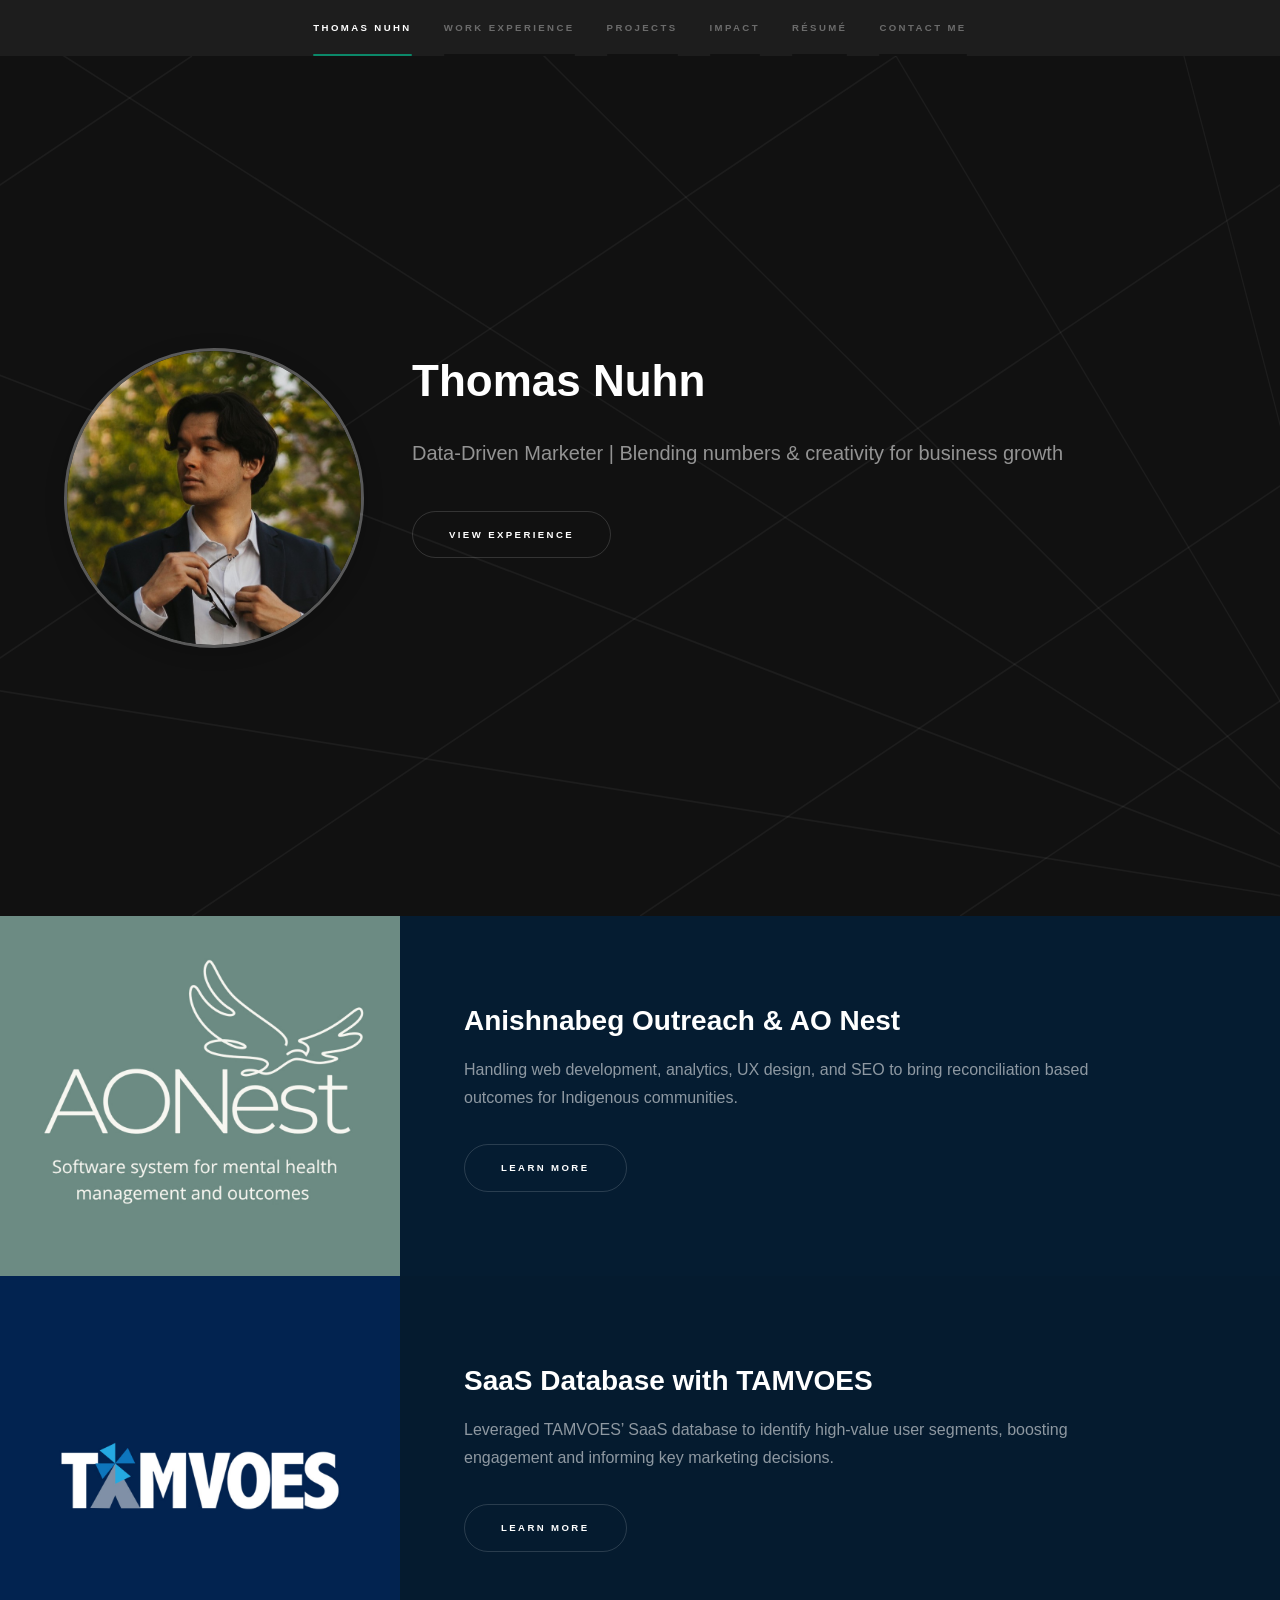
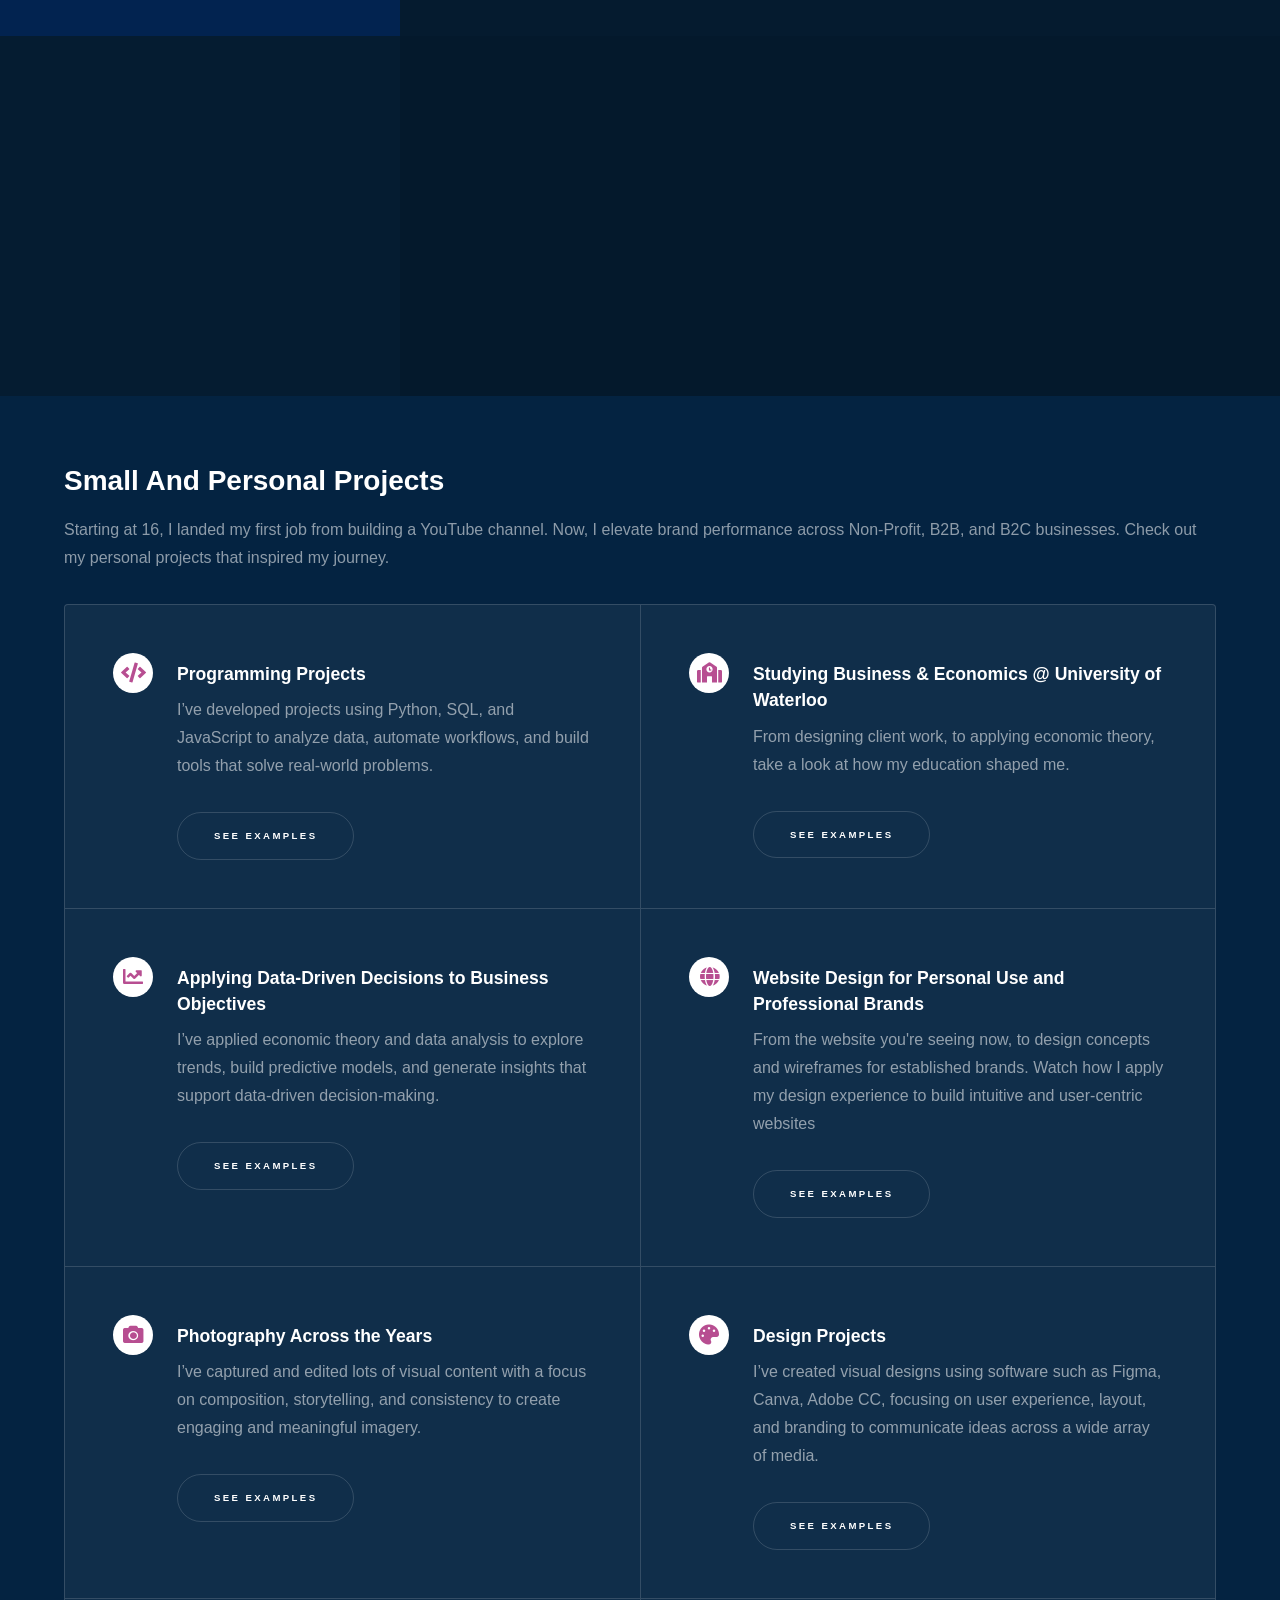
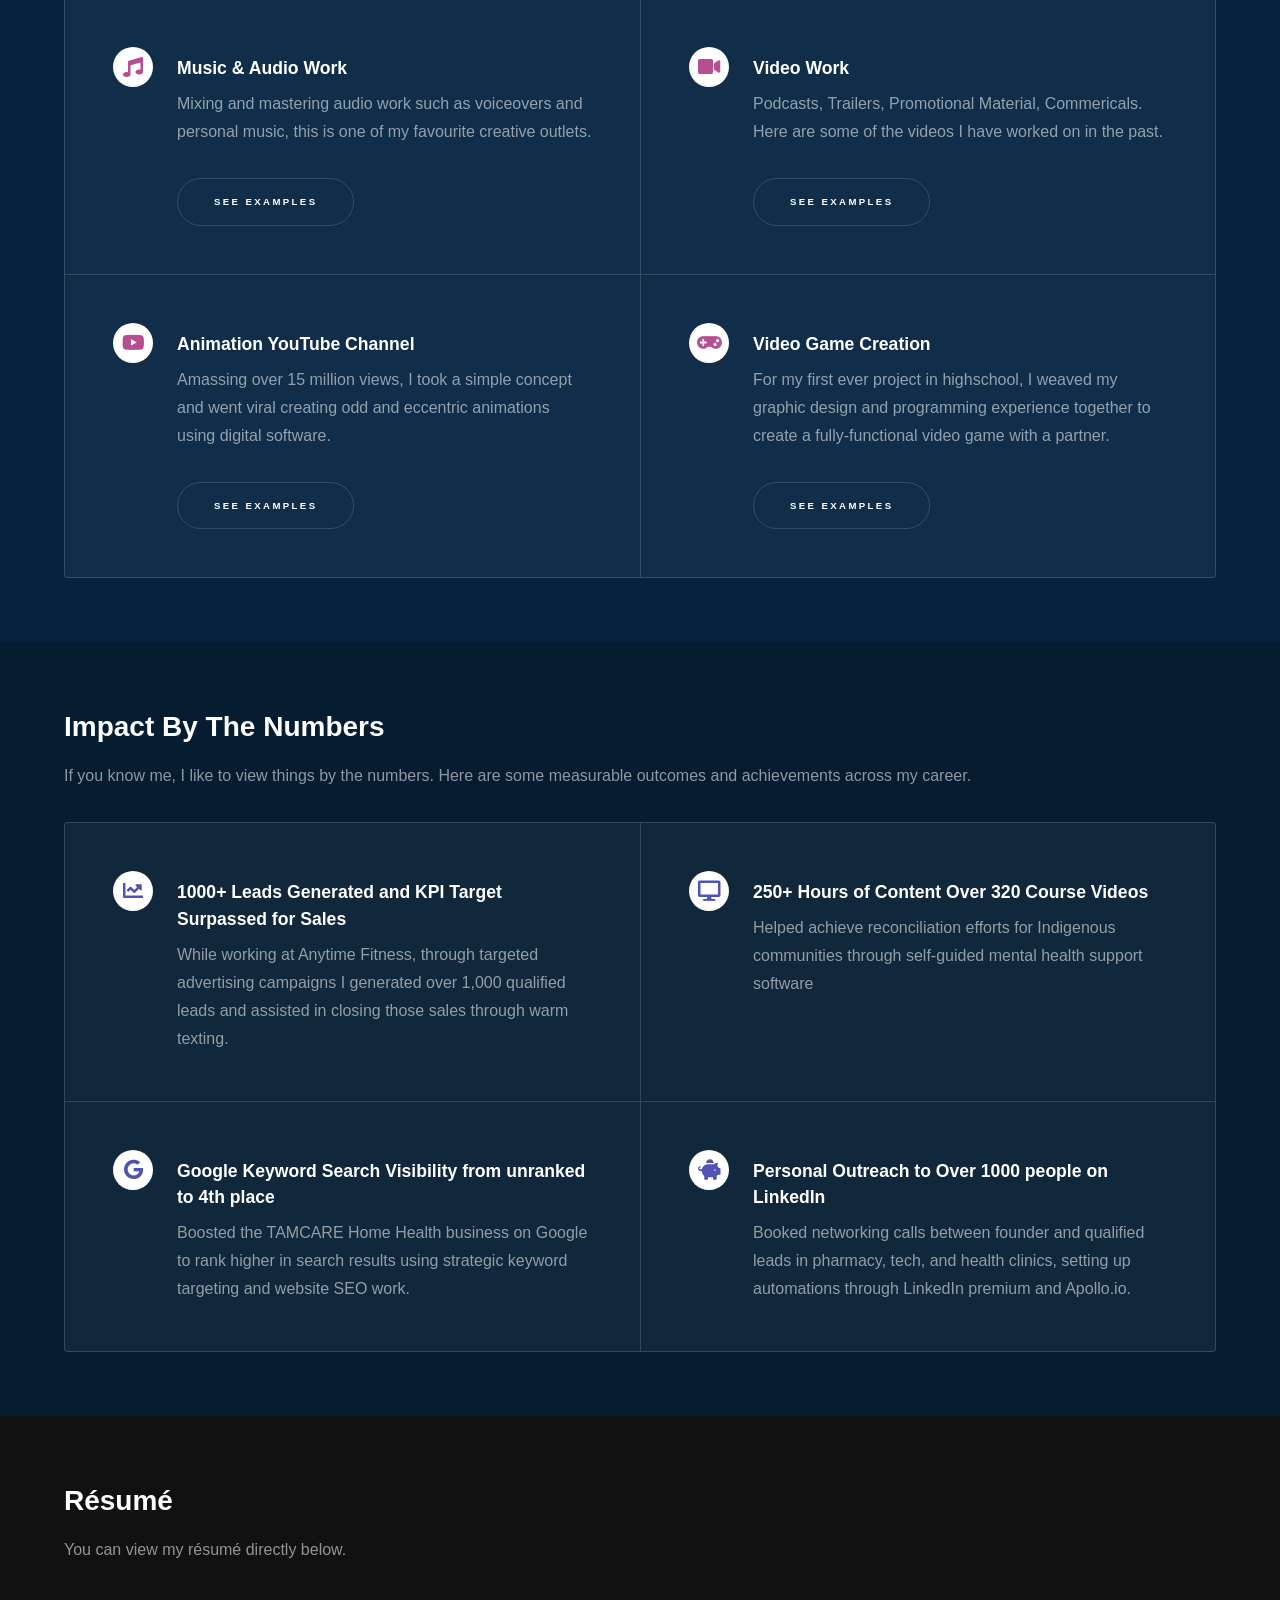
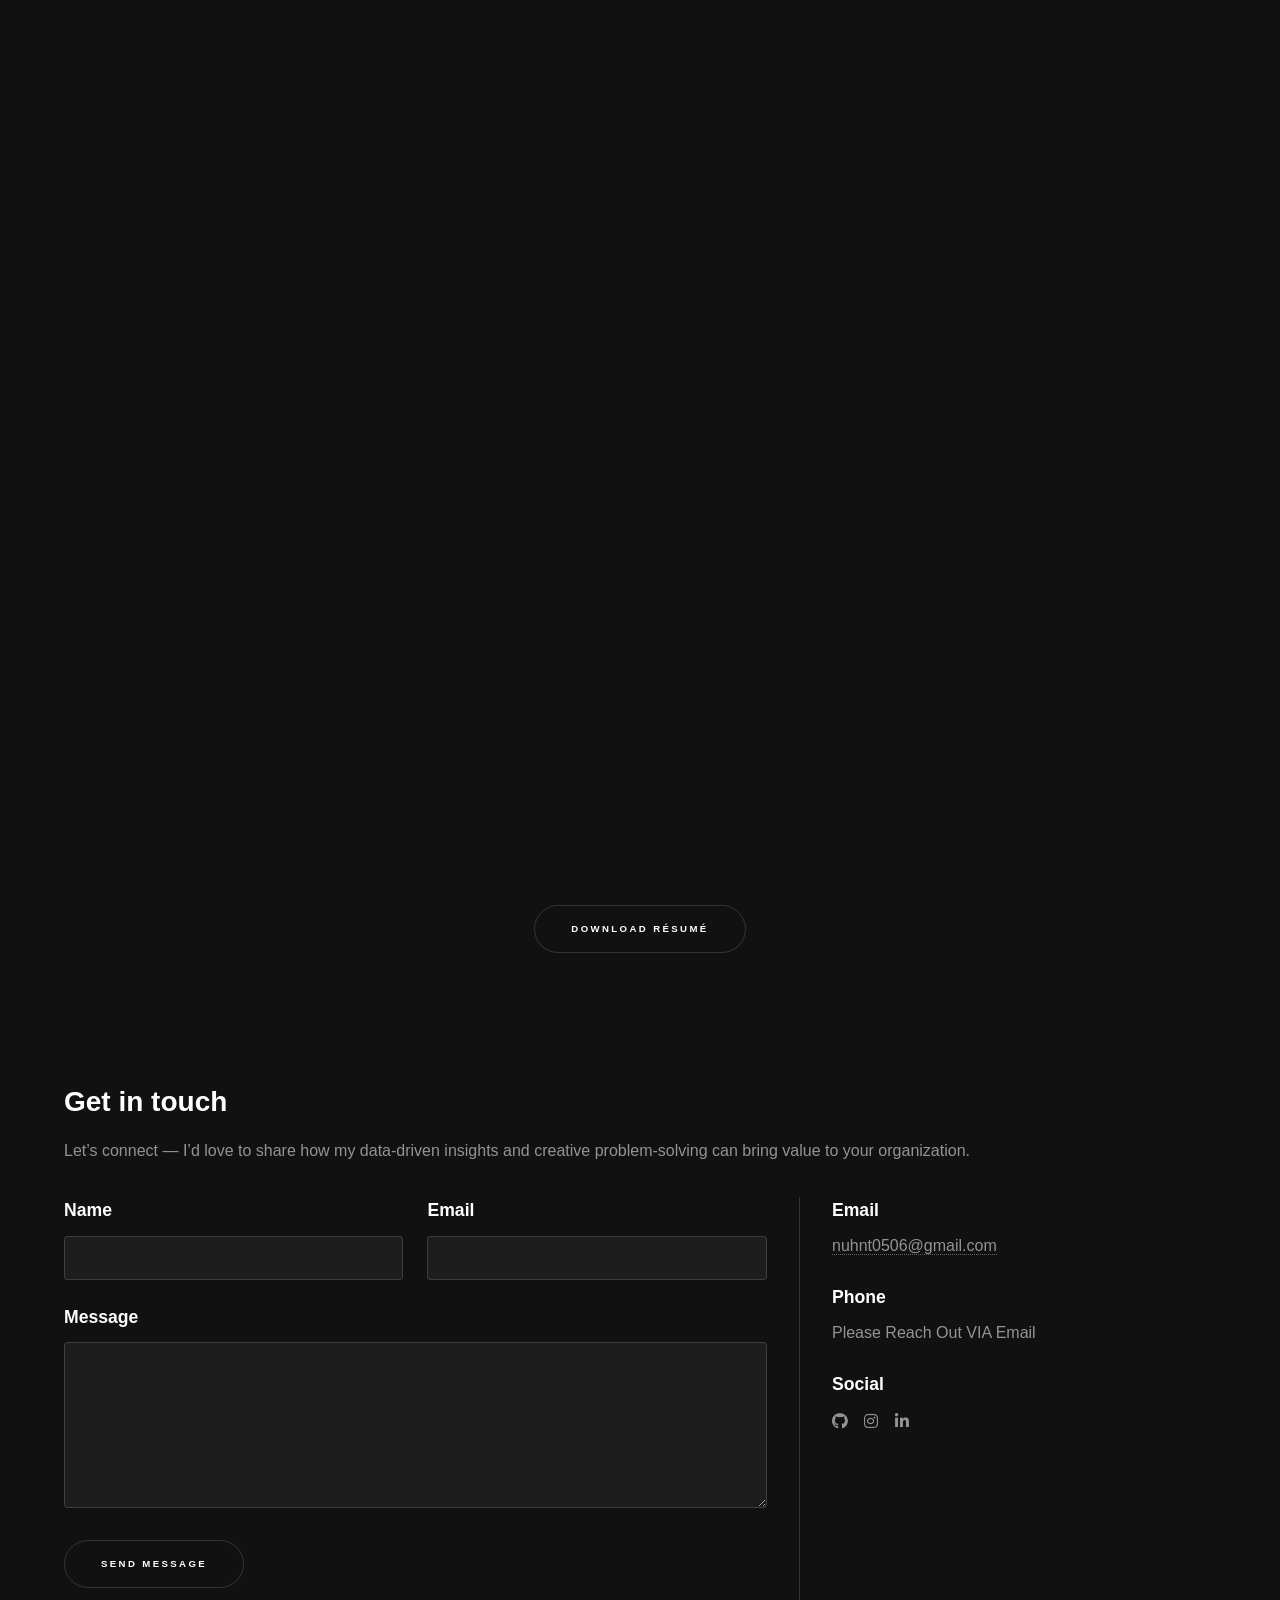
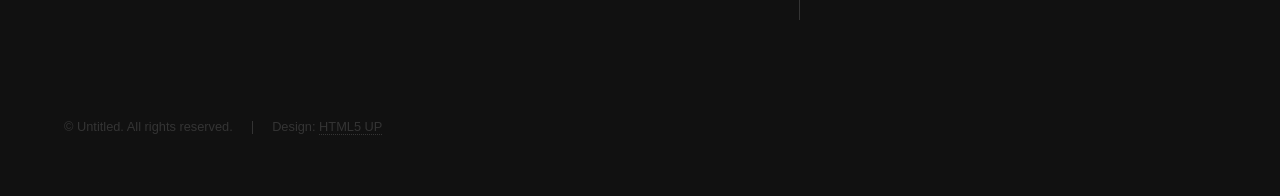
==== commit 646d1592: "Add files via upload" ====
--- a/index.html
+++ b/index.html
@@ -15,19 +15,20 @@
 	<body class="is-preload">
 
 		<!-- Sidebar -->
-			<section id="sidebar">
-				<div class="inner">
-					<nav>
-						<ul>
-							<li><a href="#intro">Thomas Nuhn</a></li>
-							<li><a href="#one">Work Experience</a></li>
-							<li><a href="#two">Projects</a></li>
-							<li><a href="#three">Impact</a></li>
-							<li><a href="#four">Contact Me</a></li>
-						</ul>
-					</nav>
-				</div>
-			</section>
+		<section id="sidebar">
+			<div class="inner">
+				<nav>
+					<ul>
+						<li><a href="#intro">Thomas Nuhn</a></li>
+						<li><a href="#one">Work Experience</a></li>
+						<li><a href="#two">Projects</a></li>
+						<li><a href="#three">Impact</a></li>
+						<li><a href="#five">Résumé</a></li>
+						<li><a href="#four">Contact Me</a></li>
+					</ul>
+				</nav>
+			</div>
+		</section>
 
 		<!-- Wrapper -->
 			<div id="wrapper">
@@ -46,7 +47,7 @@
 							<p>Data-Driven Marketer | Blending numbers & creativity for business growth</p>
 							
 							<ul class="actions">
-								<li><a href="#one" class="button scrolly">View projects</a></li>
+								<li><a href="#one" class="button scrolly">View experience</a></li>
 							</ul>
 						</div>
 
@@ -128,10 +129,10 @@
 
 								<section>
 									<span class="icon solid major fa-globe"></span>
-									<h3>Website Design - For Personal and Professional Projects</h3>
-									<p>From barebones HTML and CSS for my personal website, to design concepts and wireframes for established brands. Watch how I apply my design experience to built intuitive and user-centric websites</p>
-									<ul class="actions">
-										<li><a href="ECON.html" class="button">See examples</a></li>
+									<h3>Website Design for Personal Use and Professional Brands</h3>
+									<p>From the website you're seeing now, to design concepts and wireframes for established brands. Watch how I apply my design experience to build intuitive and user-centric websites</p>
+									<ul class="actions">
+										<li><a href="Programming.html" class="button">See examples</a></li>
 									</ul>
 								</section>
 
@@ -183,7 +184,7 @@
 								<section>
 									<span class="icon solid major fa-gamepad"></span>
 									<h3>Video Game Creation</h3>
-									<p>For my first ever project in highschool, I weaved my graphic design and programming experience together to create a fully-functional video game</p>
+									<p>For my first ever project in highschool, I weaved my graphic design and programming experience together to create a fully-functional video game with a partner.</p>
 									<ul class="actions">
 										<li><a href="Game.html" class="button">See examples</a></li>
 									</ul>
@@ -224,6 +225,33 @@
 								<p>Booked networking calls between founder and qualified leads in pharmacy, tech, and health clinics, setting up automations through LinkedIn premium and Apollo.io.</p>
 							</section>
 						</div>
+					</div>
+				</section>
+
+				<!-- Five: Resume Section -->
+				<section id="five" class="wrapper style1 fade-up">
+					<div class="inner">
+						<h2>Résumé</h2>
+						<p>You can view my résumé directly below.</p>
+
+						<div class="resume-pdf">
+							<iframe 
+								src="Thomas Nuhn Résumé 2026.pdf"
+								width="100%" 
+								height="900px"
+								style="border: none; border-radius: 0.5em;">
+							</iframe>
+						</div>
+
+						<ul class="actions special">
+							<li>
+								<a href="Thomas Nuhn Résumé 2026.pdf"
+								class="button"
+								download>
+									Download Résumé
+								</a>
+							</li>
+						</ul>
 					</div>
 				</section>
 
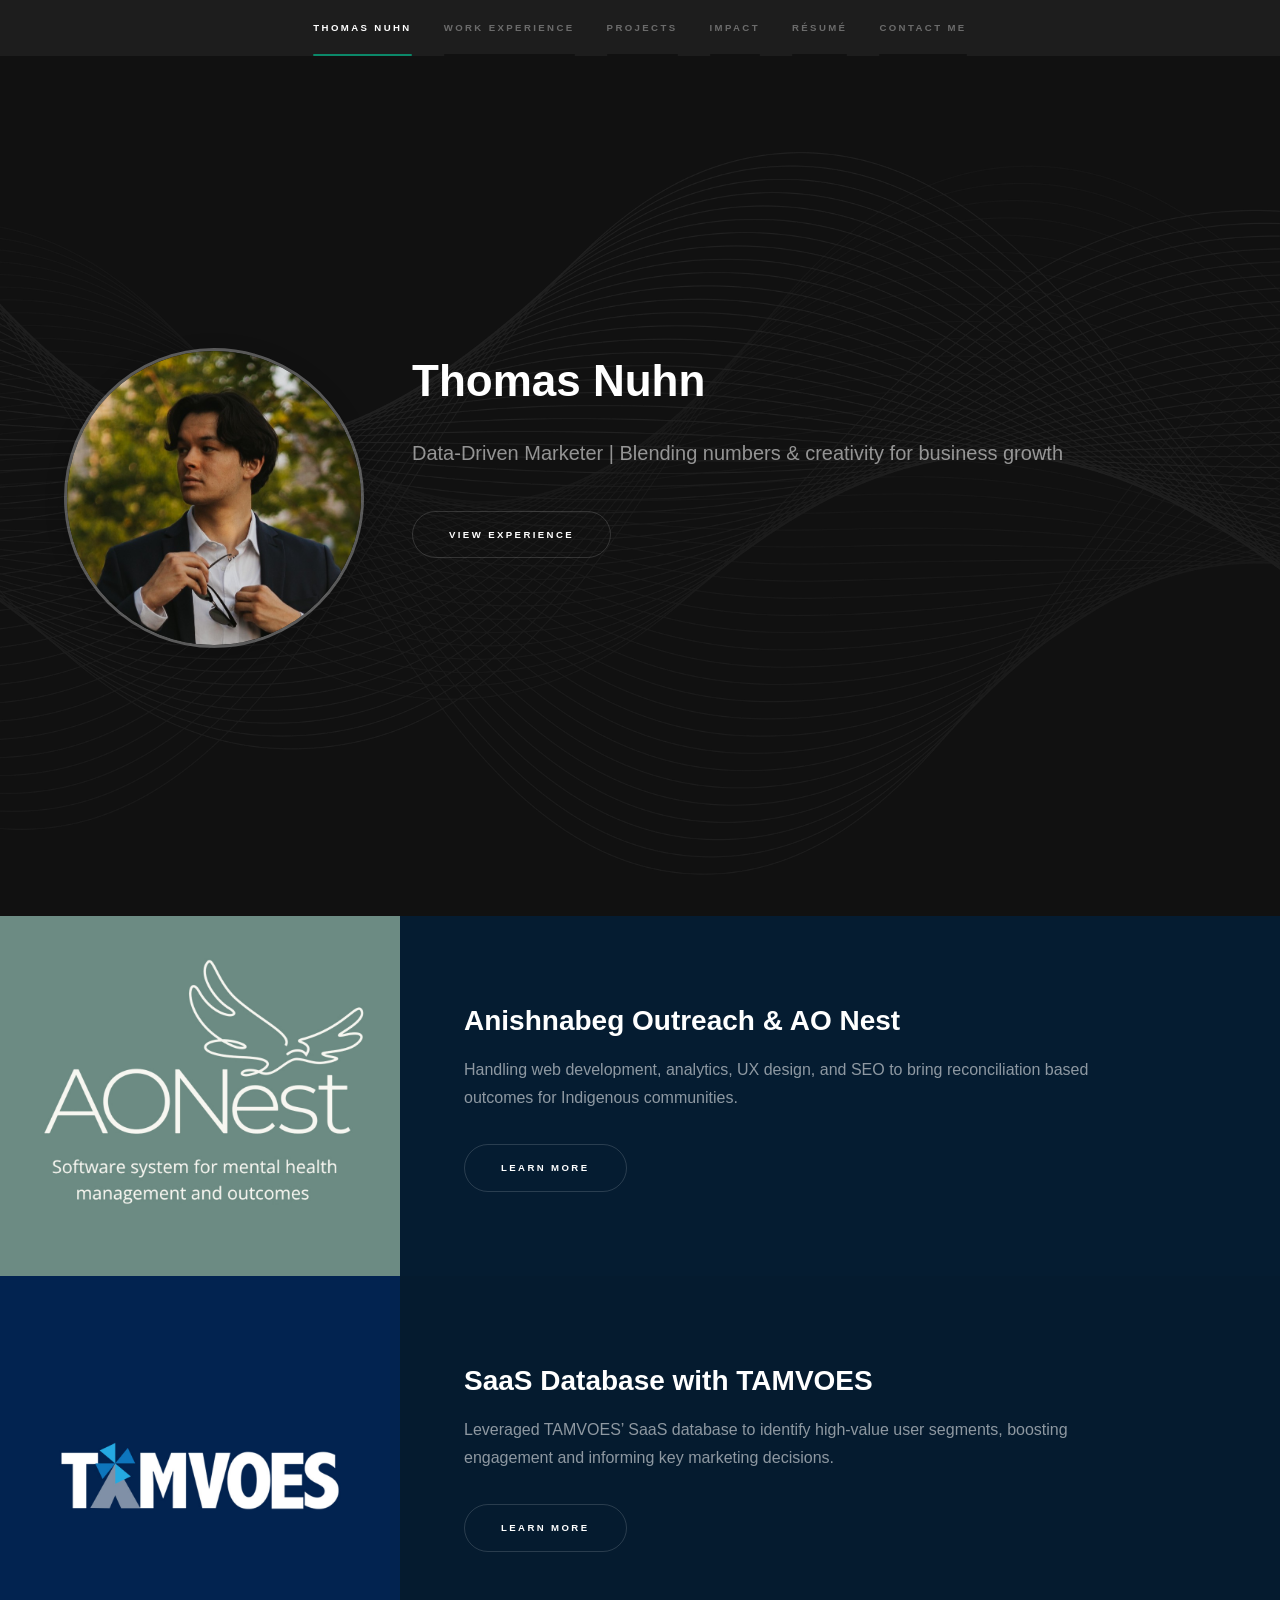
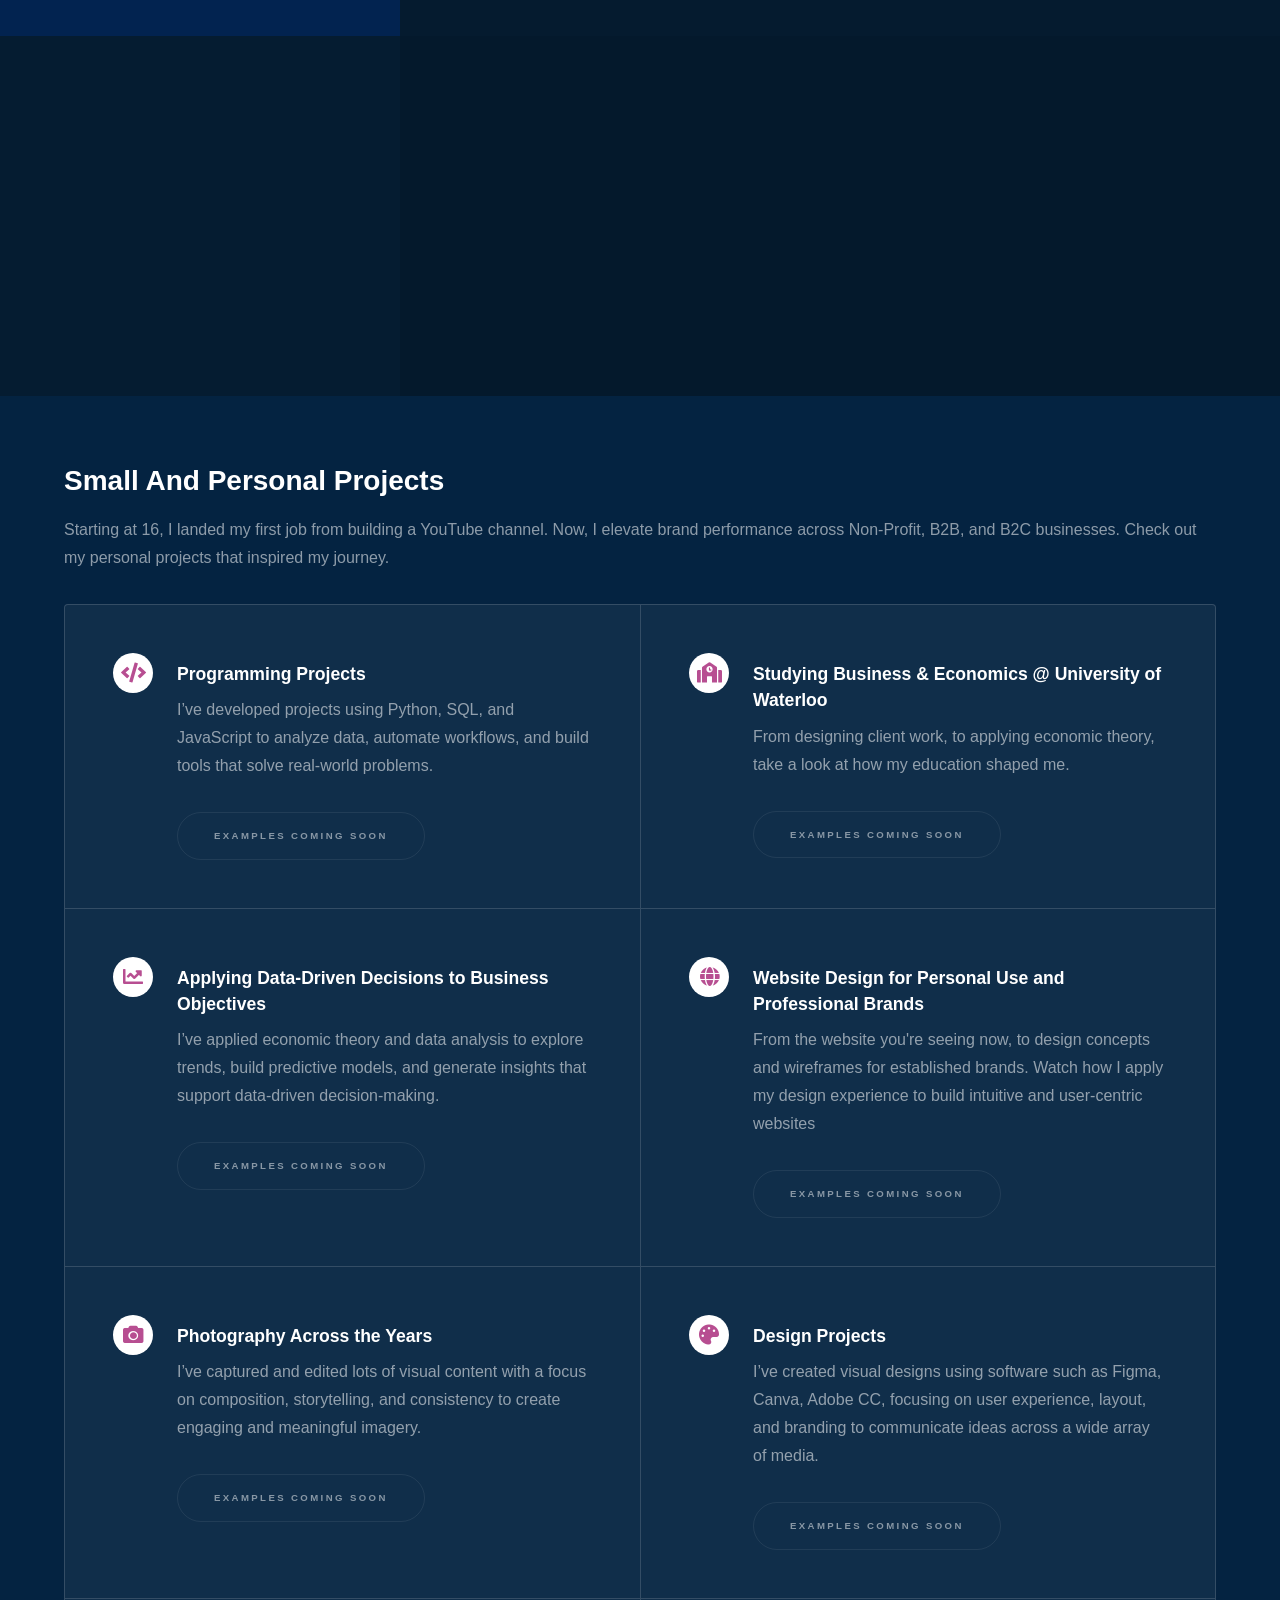
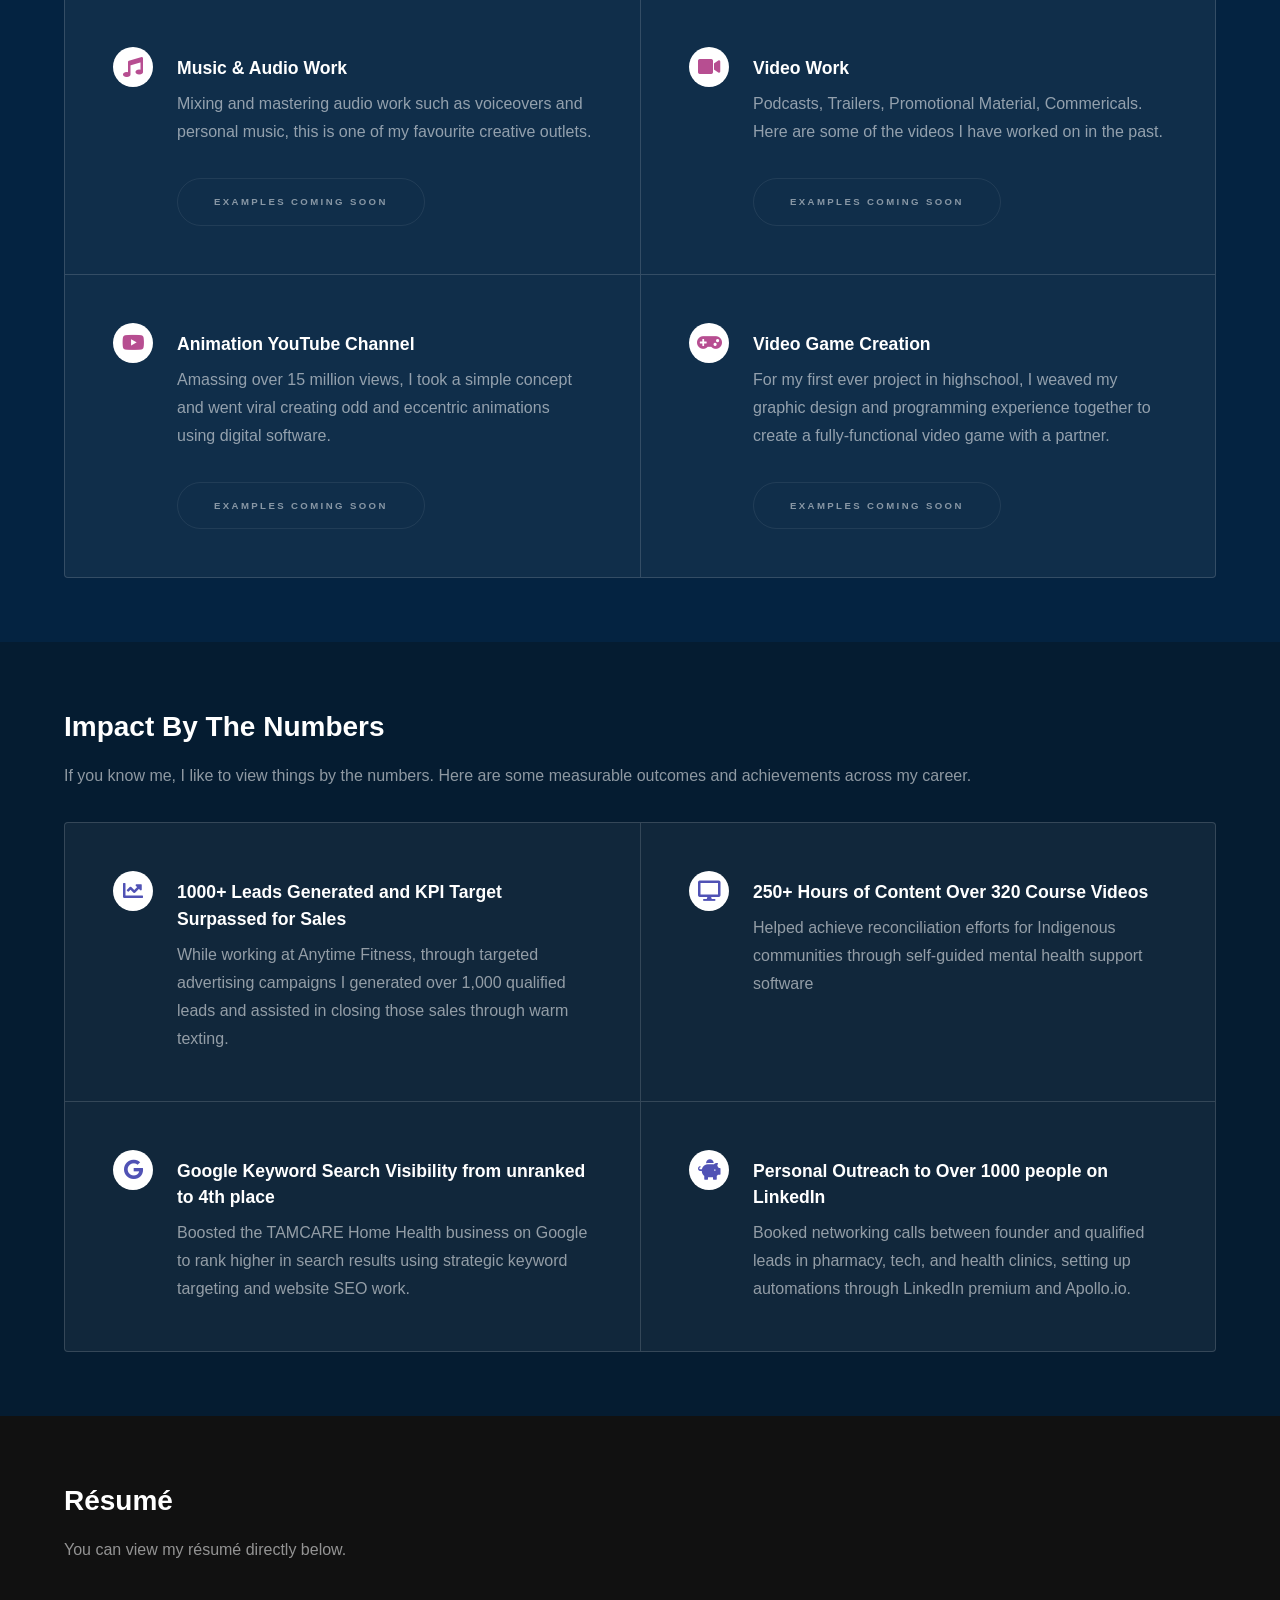
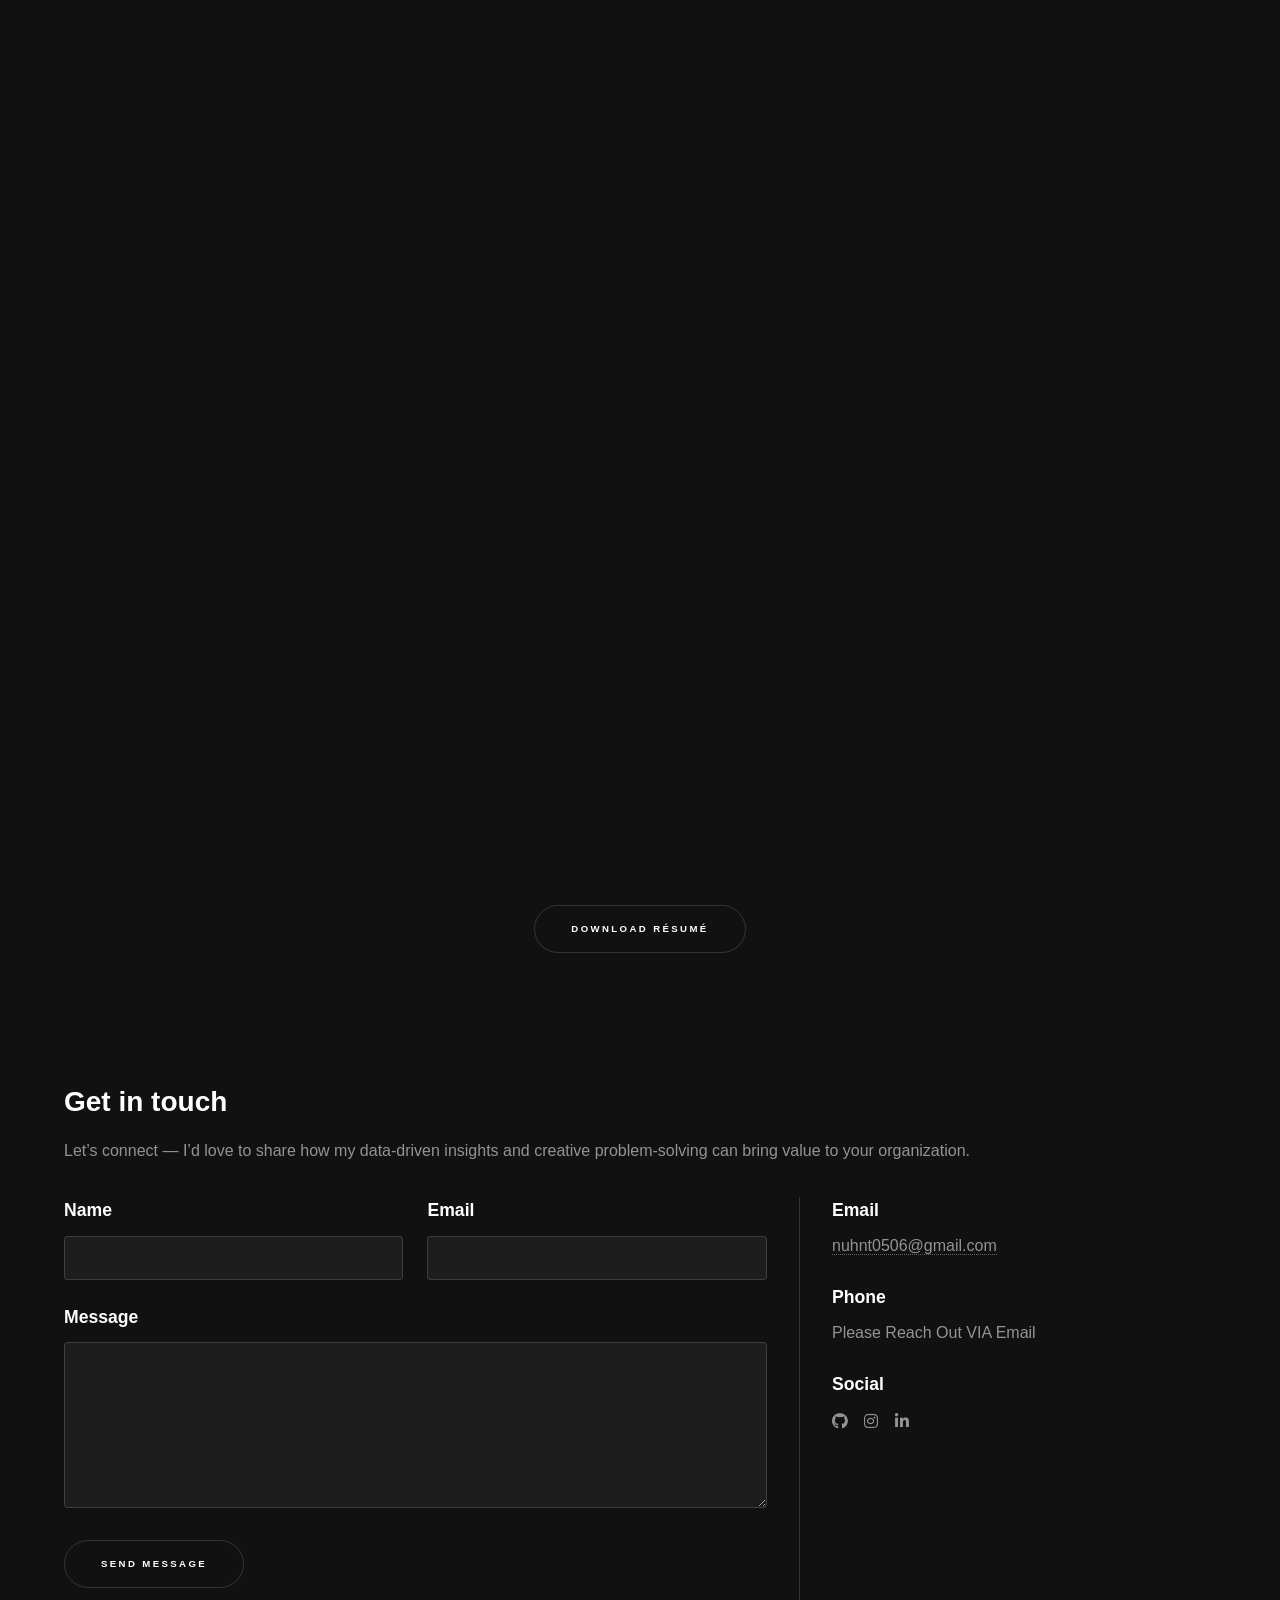
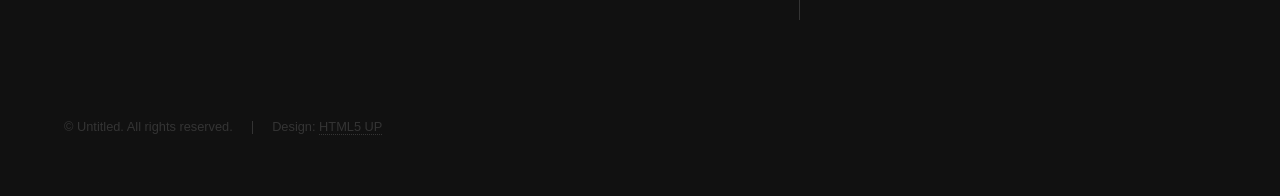
==== commit ab690dc5: "Add files via upload" ====
--- a/index.html
+++ b/index.html
@@ -105,7 +105,7 @@
 									<h3>Programming Projects</h3>
 									<p>I’ve developed projects using Python, SQL, and JavaScript to analyze data, automate workflows, and build tools that solve real-world problems.</p>
 									<ul class="actions">
-										<li><a href="Programming.html" class="button">See examples</a></li>
+										<li><span class="button disabled">Examples Coming Soon</span></li>
 									</ul>
 								</section>
 
@@ -114,7 +114,7 @@
 									<h3>Studying Business & Economics @ University of Waterloo</h3>
 									<p>From designing client work, to applying economic theory, take a look at how my education shaped me.</p>
 									<ul class="actions">
-										<li><a href="ECON.html" class="button">See examples</a></li>
+										<li><span class="button disabled">Examples Coming Soon</span></li>
 									</ul>
 								</section>
 
@@ -123,7 +123,7 @@
 									<h3>Applying Data-Driven Decisions to Business Objectives</h3>
 									<p>I’ve applied economic theory and data analysis to explore trends, build predictive models, and generate insights that support data-driven decision-making.</p>
 									<ul class="actions">
-										<li><a href="ECON.html" class="button">See examples</a></li>
+										<li><span class="button disabled">Examples Coming Soon</span></li>
 									</ul>
 								</section>
 
@@ -132,7 +132,7 @@
 									<h3>Website Design for Personal Use and Professional Brands</h3>
 									<p>From the website you're seeing now, to design concepts and wireframes for established brands. Watch how I apply my design experience to build intuitive and user-centric websites</p>
 									<ul class="actions">
-										<li><a href="Programming.html" class="button">See examples</a></li>
+										<li><span class="button disabled">Examples Coming Soon</span></li>
 									</ul>
 								</section>
 
@@ -141,7 +141,7 @@
 									<h3>Photography Across the Years</h3>
 									<p>I’ve captured and edited lots of visual content with a focus on composition, storytelling, and consistency to create engaging and meaningful imagery.</p>
 									<ul class="actions">
-										<li><a href="Photography.html" class="button">See examples</a></li>
+										<li><span class="button disabled">Examples Coming Soon</span></li>
 									</ul>
 								</section>
 
@@ -150,7 +150,7 @@
 									<h3>Design Projects</h3>
 									<p>I’ve created visual designs using software such as Figma, Canva, Adobe CC, focusing on user experience, layout, and branding to communicate ideas across a wide array of media.</p>
 									<ul class="actions">
-										<li><a href="Design.html" class="button">See examples</a></li>
+										<li><span class="button disabled">Examples Coming Soon</span></li>
 									</ul>
 								</section>
 
@@ -159,7 +159,7 @@
 									<h3>Music & Audio Work</h3>
 									<p>Mixing and mastering audio work such as voiceovers and personal music, this is one of my favourite creative outlets.</p>
 									<ul class="actions">
-										<li><a href="Music.html" class="button">See examples</a></li>
+										<li><span class="button disabled">Examples Coming Soon</span></li>
 									</ul>
 								</section>
 
@@ -168,7 +168,7 @@
 									<h3>Video Work</h3>
 									<p>Podcasts, Trailers, Promotional Material, Commericals. Here are some of the videos I have worked on in the past.</p>
 									<ul class="actions">
-										<li><a href="Video.html" class="button">See examples</a></li>
+										<li><span class="button disabled">Examples Coming Soon</span></li>
 									</ul>
 								</section>
 
@@ -177,7 +177,7 @@
 									<h3>Animation YouTube Channel</h3>
 									<p>Amassing over 15 million views, I took a simple concept and went viral creating odd and eccentric animations using digital software.</p>
 									<ul class="actions">
-										<li><a href="YouTube.html" class="button">See examples</a></li>
+										<li><span class="button disabled">Examples Coming Soon</span></li>
 									</ul>
 								</section>
 
@@ -186,7 +186,7 @@
 									<h3>Video Game Creation</h3>
 									<p>For my first ever project in highschool, I weaved my graphic design and programming experience together to create a fully-functional video game with a partner.</p>
 									<ul class="actions">
-										<li><a href="Game.html" class="button">See examples</a></li>
+										<li><span class="button disabled">Examples Coming Soon</span></li>
 									</ul>
 								</section>
 
--- a/assets/css/main.css
+++ b/assets/css/main.css
@@ -2343,7 +2343,10 @@
 			border-color: #ffffff;
 			box-shadow: 0 0 0 1px #ffffff;
 		}
-
+#intro {
+    background-size: cover !important;
+    background-repeat: no-repeat !important;
+}
 	select {
 		background-image: url("data:image/svg+xml;charset=utf8,%3Csvg xmlns='http://www.w3.org/2000/svg' width='40' height='40' preserveAspectRatio='none' viewBox='0 0 40 40'%3E%3Cpath d='M9.4,12.3l10.4,10.4l10.4-10.4c0.2-0.2,0.5-0.4,0.9-0.4c0.3,0,0.6,0.1,0.9,0.4l3.3,3.3c0.2,0.2,0.4,0.5,0.4,0.9 c0,0.4-0.1,0.6-0.4,0.9L20.7,31.9c-0.2,0.2-0.5,0.4-0.9,0.4c-0.3,0-0.6-0.1-0.9-0.4L4.3,17.3c-0.2-0.2-0.4-0.5-0.4-0.9 c0-0.4,0.1-0.6,0.4-0.9l3.3-3.3c0.2-0.2,0.5-0.4,0.9-0.4S9.1,12.1,9.4,12.3z' fill='rgba(255, 255, 255, 0.15)' /%3E%3C/svg%3E");
 		background-size: 1.25rem;
@@ -3942,3 +3945,16 @@
         margin: 0 0 1.5rem 0;
     }
 }
+
+.image-row {
+	display: flex;
+	gap: 1rem;
+	margin: 2rem 0;
+}
+
+.image-row img {
+	width: 20%;
+	border-radius: 0.5rem;
+	object-fit: cover;
+}
+
